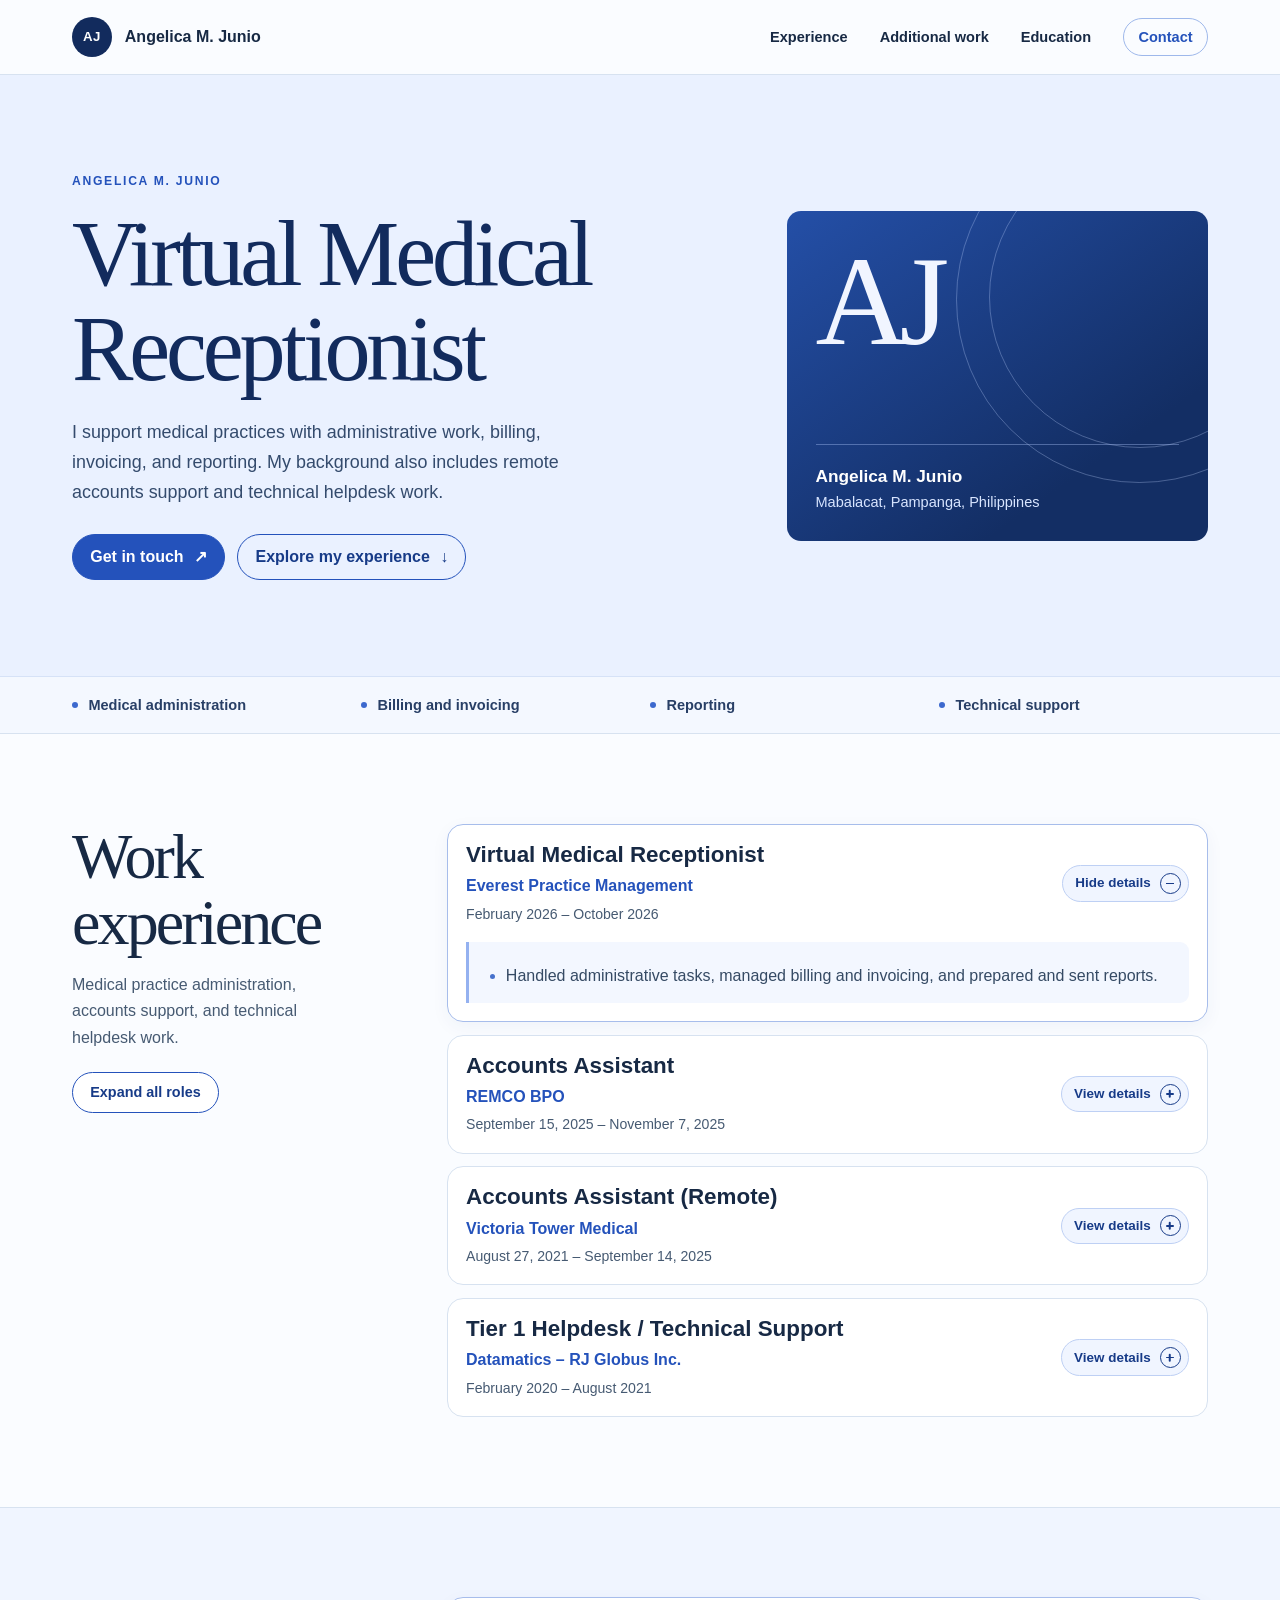
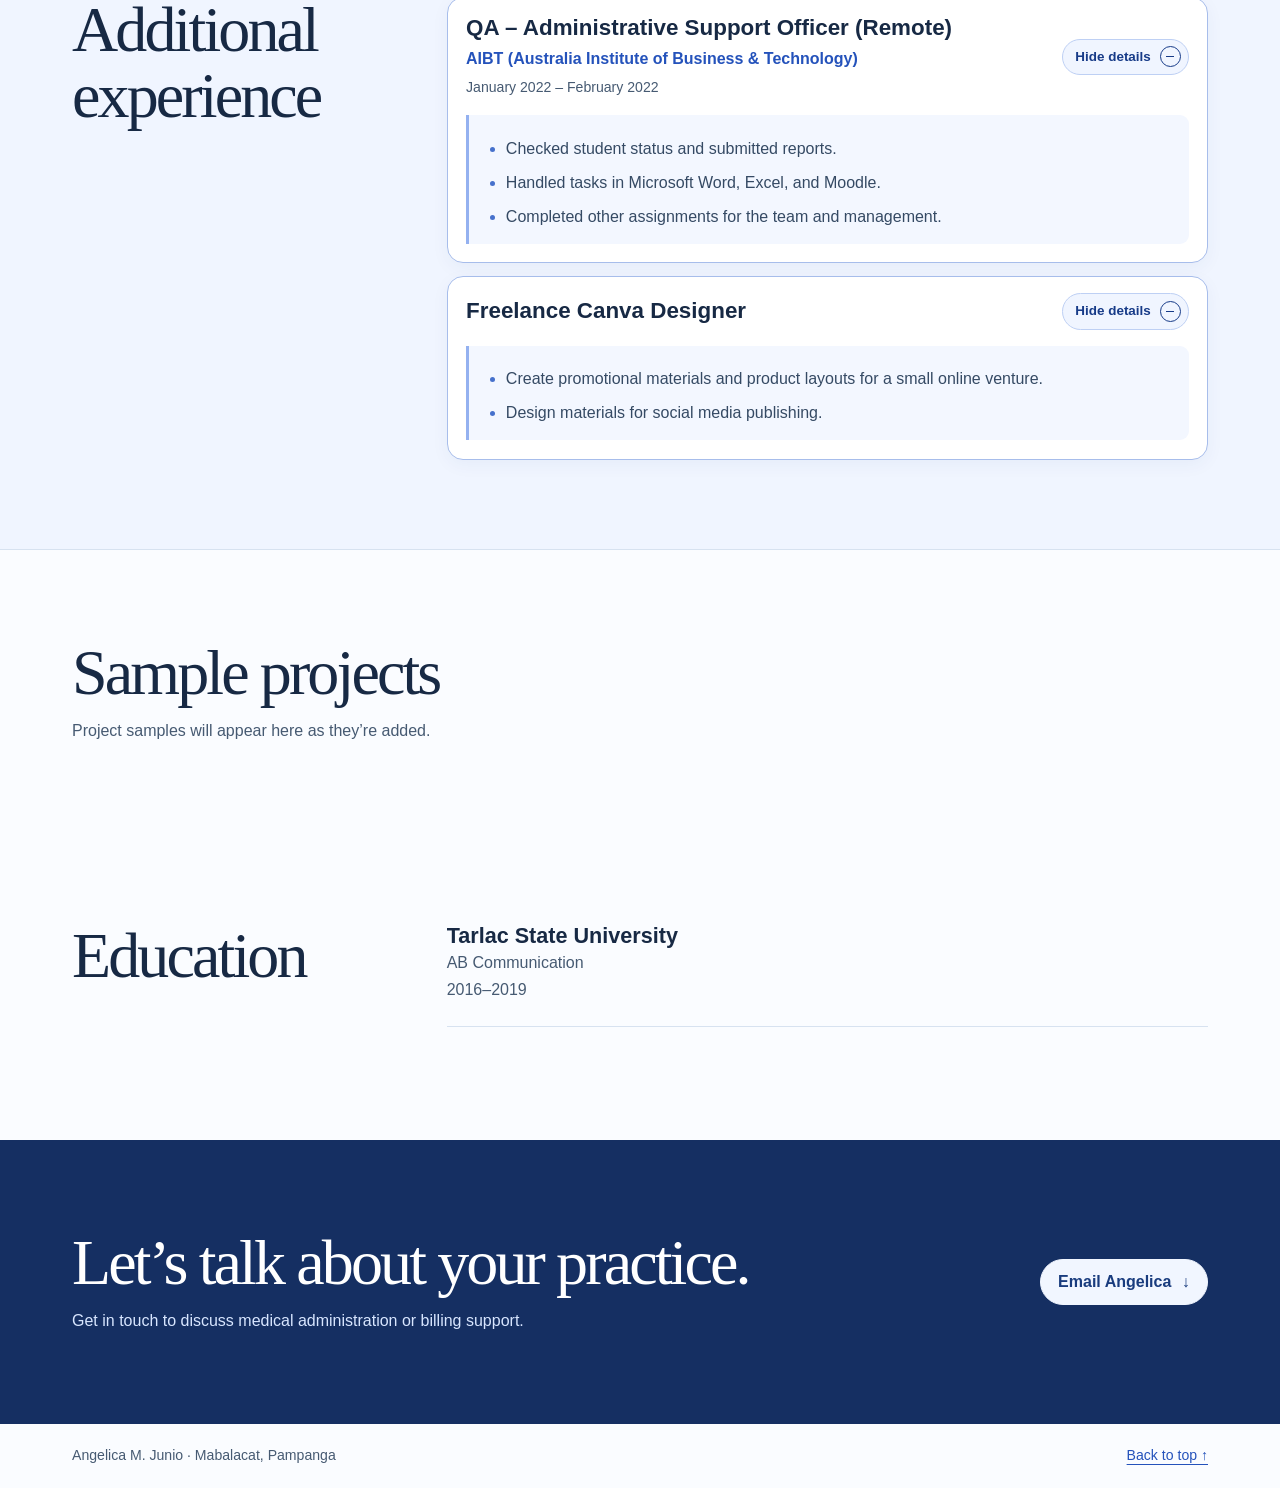
==== index.html @ c9c64b8e "Support multiple photos per project with tiled previews and enlargement" ====
<!doctype html>
<html lang="en">
<head>
<meta charset="utf-8">
<meta name="viewport" content="width=device-width, initial-scale=1">
<meta name="description" content="Angelica M. Junio’s portfolio in medical administration, billing, and technical support.">

<title>Angelica M. Junio | Virtual Medical Receptionist</title>
<style>
:root{color-scheme:light;--ink:#172944;--muted:#465a72;--blue:#2452bb;--navy:#122b5d;--pale:#edf3ff;--line:#d7e2f0;--paper:#fff;--wide:1136px;--sans:"Instrument Sans","Segoe UI",sans-serif;--serif:"Instrument Serif",Georgia,serif}
*{box-sizing:border-box}html{scroll-behavior:smooth;scroll-padding-top:6rem}body{margin:0;background:#fafcff;color:var(--ink);font:1rem/1.65 var(--sans)}a{color:var(--blue);text-underline-offset:.25em}button,summary,a{-webkit-tap-highlight-color:transparent}a:focus-visible,button:focus-visible,summary:focus-visible{outline:3px solid #3a6deb;outline-offset:5px}h1,h2,h3,p{margin:0}h1,h2{font-family:var(--serif);font-weight:400;line-height:1.03;letter-spacing:-.045em}h2{font-size:clamp(2.5rem,5vw,4.2rem)}h3{line-height:1.25;font-size:1.18rem}.wrap{width:min(var(--wide),calc(100% - 4rem));margin-inline:auto}.skip{position:fixed;z-index:5;left:1rem;top:-5rem;background:white;padding:.5rem 1rem}.skip:focus{top:.5rem}
.header{position:sticky;top:0;z-index:3;background:#fafcff;border-bottom:1px solid var(--line)}.header-inner{display:flex;justify-content:space-between;align-items:center;gap:1.5rem;min-height:74px}.brand{display:flex;gap:.8rem;align-items:center;text-decoration:none;color:var(--ink);font-weight:700;white-space:nowrap}.initials{display:grid;place-items:center;width:40px;height:40px;border-radius:50%;font-size:.83rem;background:var(--navy);color:white;letter-spacing:.035em}.nav{display:flex;align-items:center;gap:clamp(.7rem,2.5vw,2rem);font-size:.91rem}.nav a{text-decoration:none;font-weight:600;color:var(--ink)}.nav a:hover{color:var(--blue)}.nav .nav-contact{color:var(--blue);border:1px solid #9eb8eb;border-radius:99px;padding:.4rem .9rem}.nav-toggle{display:none}
.hero{background:#eaf1ff;border-bottom:1px solid #d6e2f7;overflow:hidden}.hero-grid{display:grid;grid-template-columns:1.3fr .85fr;gap:4.4rem;align-items:center;padding-block:clamp(3.5rem,7.5vw,6.5rem)}.eyebrow{font-size:.76rem;font-weight:750;letter-spacing:.14em;text-transform:uppercase;color:var(--blue);margin-bottom:1rem}.hero h1{font-size:clamp(3.4rem,7.2vw,6.5rem);color:var(--navy);max-width:760px}.hero-copy{color:#344b6d;max-width:55ch;margin-top:1.35rem;font-size:1.12rem}.actions{display:flex;gap:.75rem;flex-wrap:wrap;margin-top:1.7rem}.button{display:inline-flex;align-items:center;justify-content:center;gap:.65rem;min-height:46px;border:1px solid var(--blue);border-radius:99px;padding:.5rem 1.08rem;font:inherit;font-weight:650;text-decoration:none;cursor:pointer}.button.primary{background:var(--blue);color:white}.button.primary:hover{background:#193d94}.button.secondary{background:transparent;color:#173b88}.button.secondary:hover{background:#dce8ff}
.hero-card{position:relative;overflow:hidden;isolation:isolate;display:flex;flex-direction:column;justify-content:space-between;min-height:330px;border-radius:14px;padding:1.65rem 1.8rem;background:linear-gradient(145deg,#244fa7,#132e64 75%);color:#fff}.hero-card::before,.hero-card::after{content:"";position:absolute;z-index:-1;border:1px solid #c3d6ff50;border-radius:50%;width:365px;height:365px;top:-95px;right:-115px}.hero-card::after{width:300px;height:300px;top:-65px;right:-83px}.monogram{font:400 clamp(5rem,10vw,8.6rem)/1 var(--serif);letter-spacing:-.065em;color:#f1f5ff}.hero-card-caption{border-top:1px solid #b3caff60;padding-top:1.05rem}.hero-card-caption strong{display:block;font-size:1.08rem}.hero-card-caption p{font-size:.91rem;color:#d8e5ff}
.strip{border-bottom:1px solid var(--line);background:#f4f8ff}.skills{display:grid;grid-template-columns:repeat(4,1fr);gap:1.25rem;list-style:none;margin-block:0;padding:1rem 0;font-size:.91rem;font-weight:650;color:#283f66}.skills li{display:flex;align-items:center;gap:.65rem}.skills li::before{content:"";width:6px;height:6px;flex:none;background:#3c69ce;border-radius:50%}
.section{padding-block:clamp(3.4rem,7vw,6rem)}.section-grid{display:grid;grid-template-columns:minmax(205px,.67fr) minmax(0,1.75fr);gap:clamp(2rem,6.5vw,6rem)}.section-intro p{color:var(--muted);max-width:32ch;margin-top:1rem}.experience-list{border-top:1px solid var(--line)}details{border-bottom:1px solid var(--line)}summary{cursor:pointer;list-style:none}summary::-webkit-details-marker{display:none}.role summary,.reference summary{display:grid;grid-template-columns:minmax(0,1fr) auto;gap:1rem;align-items:center;padding:1.25rem 0}.role summary:hover .role-title,.reference summary:hover .role-title{color:var(--blue)}.role-title{display:block;font-weight:720;font-size:clamp(1.13rem,2vw,1.4rem);line-height:1.24}.org{display:block;color:var(--blue);font-weight:650;margin-top:.27rem}.period{display:block;color:var(--muted);font-size:.88rem;margin-top:.2rem}.toggle{width:34px;height:34px;display:grid;place-items:center;border:1px solid #c9d9f3;border-radius:50%;color:var(--blue);font-size:1.2rem;line-height:1}.toggle::before{content:"+"}details[open] > summary .toggle::before{content:"−"}details[open] > summary .toggle{background:#e6efff}.role-body{padding:0 1.9rem 1.35rem 0;color:#354a64}.role-body ul{margin:.45rem 0 0;padding-left:1.3rem}.role-body li+li{margin-top:.48rem}.role-body li::marker{color:#4671cc}.role-body h3{font-size:1rem;margin-top:1.2rem;color:#233d66}.location{font-size:.93rem;color:var(--muted);margin-bottom:.6rem}
.background{background:#f0f5ff;border-block:1px solid var(--line)}.education{border-bottom:1px solid var(--line);padding-bottom:1.4rem;margin-bottom:1.5rem}.education h3{font-size:1.35rem}.education p{color:var(--muted)}.reference{border-bottom:1px solid var(--line)}.reference dl{display:grid;grid-template-columns:auto 1fr;gap:.45rem 1.1rem;margin:0 0 1.4rem}.reference dt{font-weight:650}.reference dd{margin:0;color:var(--muted)}.references{display:grid;gap:.9rem;margin:0 0 1.4rem;padding:0;list-style:none}.references span{display:block;color:var(--muted)}
.contact{background:#152f62;color:white}.contact-inner{display:grid;grid-template-columns:1fr auto;gap:2rem;align-items:center}.contact p{color:#d8e6ff;margin-top:.75rem}.contact .button{background:#f1f6ff;border-color:#f1f6ff;color:#193c7e}.contact .button:hover{background:#d8e6ff}.contact .contact-phone{color:#e2ecff;display:inline-block;margin-top:.55rem}.contact-options{display:grid;justify-items:start;gap:.3rem}.footer{padding-block:1.3rem}.footer .wrap{display:flex;justify-content:space-between;gap:1rem;color:var(--muted);font-size:.88rem}
@media(max-width:860px){.hero-grid{gap:2rem}.hero-card{min-height:285px}.section-grid{gap:2rem;grid-template-columns:minmax(175px,.65fr) minmax(0,1.55fr)}} 
@media(max-width:680px){.wrap{width:calc(100% - 2rem)}.header-inner{flex-wrap:wrap;min-height:62px;gap:0}.brand{min-height:62px}.initials{width:34px;height:34px}.nav{width:100%;gap:.5rem 1.1rem;flex-wrap:wrap;padding:0 0 .8rem}.nav a{padding-block:.25rem}.nav .nav-contact{padding:.2rem .65rem}.js .nav-toggle{display:block;border:1px solid #9eb8eb;background:white;border-radius:99px;color:var(--navy);padding:.32rem .85rem;font:inherit;font-weight:650}.js .nav[data-open="false"]{display:none}.hero-grid,.section-grid,.contact-inner{grid-template-columns:1fr}.hero-grid{gap:2rem}.hero h1{font-size:clamp(3.1rem,13vw,4.5rem)}.hero-card{min-height:225px}.skills{grid-template-columns:repeat(2,1fr);gap:.55rem 1rem;font-size:.85rem}.section-intro p{max-width:50ch}.role-body{padding-right:0}.contact-inner{gap:1.35rem}}
/* Keep feedback brief and use the same timing across controls. */
:root {
  --motion-fast: 160ms;
  --motion-panel: 260ms;
  --motion-ease: cubic-bezier(.2,.7,.3,1);
}
.nav a, .nav-toggle, .button, .role-title, .toggle {
  transition: color var(--motion-fast), background-color var(--motion-fast),
    border-color var(--motion-fast), transform var(--motion-fast) var(--motion-ease),
    box-shadow var(--motion-fast);
}
.nav a:not(.nav-contact) {
  text-decoration: underline;
  text-decoration-color: transparent;
  text-underline-offset: .38em;
  transition: color var(--motion-fast), text-decoration-color var(--motion-fast);
}
.nav a:not(.nav-contact):is(:hover,[aria-current="location"]) {
  color: var(--blue);
  text-decoration-color: currentColor;
}
.nav .nav-contact:is(:hover,[aria-current="location"]),
.nav-toggle[aria-expanded="true"] {
  background: #e6efff;
  border-color: #789be3;
}
@media (hover:hover) {
  .button:hover {
    transform: translateY(-2px);
    box-shadow: 0 5px 12px #16397522;
  }
}
.button:active { transform: translateY(0); }
.button span { transition: transform var(--motion-fast) var(--motion-ease); }
.button:hover span { transform: translate(.13rem,-.08rem); }
.button.secondary:hover span { transform: translateY(.18rem); }
summary:hover .toggle { border-color: #94afe1; }
.toggle { position: relative; }
.toggle::before, details[open] > summary .toggle::before, .toggle::after {
  content: "";
  position: absolute;
  inset: 0;
  margin: auto;
  width: 12px;
  height: 1.5px;
  border-radius: 1px;
  background: currentColor;
}
.toggle::after {
  transform: rotate(90deg);
  transition: transform var(--motion-panel) var(--motion-ease);
}
details[open] > summary .toggle::after { transform: rotate(0deg); }

@supports (interpolate-size: allow-keywords) and selector(details::details-content) {
  details { interpolate-size: allow-keywords; }
  details::details-content {
    height: 0;
    overflow: clip;
    opacity: 0;
    transition: height var(--motion-panel) var(--motion-ease),
      opacity var(--motion-fast), content-visibility var(--motion-panel) allow-discrete;
  }
  details[open]::details-content { height: auto; opacity: 1; }
}
@supports not ((interpolate-size: allow-keywords) and selector(details::details-content)) {
  details[open] > :not(summary) { animation: show-details var(--motion-panel) var(--motion-ease); }
  @keyframes show-details {
    from { opacity: 0; transform: translateY(-.3rem); }
    to { opacity: 1; transform: translateY(0); }
  }
}

@media (max-width:680px) {
  .js .nav {
    position: absolute;
    top: 100%;
    left: 0;
    padding: .6rem 1rem .9rem;
    background: #fafcff;
    border-bottom: 1px solid var(--line);
    box-shadow: 0 8px 16px #16397514;
    opacity: 1;
    transform: translateY(0);
    transition: opacity var(--motion-fast), transform var(--motion-panel) var(--motion-ease),
      visibility var(--motion-panel);
  }
  .js .nav[data-open="false"] {
    display: flex;
    opacity: 0;
    visibility: hidden;
    pointer-events: none;
    transform: translateY(-.45rem);
  }
}
@media (prefers-reduced-motion:reduce) {
  html { scroll-behavior: auto; }
  *, *::before, *::after, details::details-content {
    transition: none !important;
    animation: none !important;
  }
}
/* Make the action on every experience and background row explicit. */
.experience-list {
  display: grid;
  align-content: start;
  gap: .8rem;
  border-top: 0;
}
.role, .reference {
  background: var(--paper);
  border: 1px solid var(--line);
  border-radius: 16px;
  transition: border-color var(--motion-fast), box-shadow var(--motion-fast);
}
.role:hover, .reference:hover, details[open] {
  border-color: #a7bdeb;
}
.role[open], .reference[open] {
  box-shadow: 0 5px 18px #1639750c;
}
.role summary, .reference summary {
  padding: 1rem 1.15rem;
  border-radius: 15px;
}
summary:focus-visible { outline-offset: -4px; }
.detail-action {
  display: inline-flex;
  align-items: center;
  gap: .55rem;
  justify-self: start;
  padding: .38rem .44rem .38rem .76rem;
  border: 1px solid #bed0f4;
  border-radius: 99px;
  background: #f0f5ff;
  color: #173b88;
  font-size: .84rem;
  font-weight: 700;
  white-space: nowrap;
  transition: color var(--motion-fast), background-color var(--motion-fast),
    border-color var(--motion-fast), transform var(--motion-fast) var(--motion-ease);
}
summary:is(:hover,:focus-visible) .detail-action {
  background: var(--blue);
  border-color: var(--blue);
  color: #fff;
}
summary:active .detail-action { transform: scale(.97); }
.detail-action .toggle {
  width: 21px;
  height: 21px;
  color: inherit;
  border-color: currentColor;
  background: transparent;
}
details[open] > summary .detail-action .toggle { background: transparent; }
.detail-action .toggle::before,
details[open] > summary .detail-action .toggle::before,
.detail-action .toggle::after { width: 8px; }
.detail-action .when-open, details[open] .detail-action .when-closed { display: none; }
details[open] .detail-action .when-open { display: inline; }
.role-body, .reference dl, .reference .references {
  margin: 0 1.15rem 1.15rem;
  padding: .85rem 1rem;
  border-left: 3px solid #94b1f0;
  border-radius: 0 9px 9px 0;
  background: #f3f7ff;
}
.reference + .reference { margin-top: .8rem; }
.experience-actions {
  display: flex;
  justify-content: flex-start;
  margin-top: 1.3rem;
}
.experience-actions [hidden] { display: none; }
.experience-actions .button {
  min-height: 40px;
  font-size: .9rem;
  background: var(--paper);
}
.experience-actions .button:hover { background: #e6efff; }
@media(max-width:480px) {
  .role summary, .reference summary { grid-template-columns: 1fr; gap: .65rem; }
  .detail-action { min-height: 42px; }
  .role-body, .reference dl, .reference .references {
    margin-inline: .85rem;
    padding-inline: .75rem;
  }
  .reference dl { grid-template-columns: 1fr; gap: .15rem; }
  .reference dd + dt { margin-top: .5rem; }
}
.email-reveal { border: 0; }
.email-address { display: flex; flex-wrap: wrap; align-items: center; gap: .55rem; margin-top: .7rem; }
.email-address a { color: #fff; overflow-wrap: anywhere; }
.email-address .button { min-height: 36px; padding: .25rem .75rem; font-size: .85rem; }
.copy-status { color: #d8e6ff; font-size: .85rem; flex-basis: 100%; }
</style>
</head>
<body>
<a class="skip" href="#main">Skip to content</a>
<header class="header" id="top">
  <div class="wrap header-inner">
    <a class="brand" href="#main"><span class="initials" aria-hidden="true">AJ</span> Angelica M. Junio</a>
    <button class="nav-toggle" type="button" aria-controls="navigation" aria-expanded="false">Menu</button>
    <nav class="nav" id="navigation" aria-label="Main navigation" data-open="false">
      <a href="#experience">Experience</a><a href="#additional">Additional work</a><a href="#education">Education</a><a class="nav-contact" href="#contact">Contact</a>
    </nav>
  </div>
</header>
<main id="main">
  <section class="hero" aria-labelledby="hero-title">
    <div class="wrap hero-grid">
      <div>
        <p class="eyebrow">Angelica M. Junio</p>
        <h1 id="hero-title">Virtual Medical Receptionist</h1>
        <p class="hero-copy">I support medical practices with administrative work, billing, invoicing, and reporting. My background also includes remote accounts support and technical helpdesk work.</p>
        <div class="actions">
          <a class="button primary" href="#contact">Get in touch <span aria-hidden="true">↗</span></a>
          <a class="button secondary" href="#experience">Explore my experience <span aria-hidden="true">↓</span></a>
        </div>
      </div>
      <div class="hero-card">
        <div class="monogram" aria-hidden="true">AJ</div>
        <div class="hero-card-caption"><strong>Angelica M. Junio</strong><p>Mabalacat, Pampanga, Philippines</p></div>
      </div>
    </div>
  </section>
  <div class="strip">
    <ul class="wrap skills" aria-label="Areas of experience">
      <li>Medical administration</li><li>Billing and invoicing</li><li>Reporting</li><li>Technical support</li>
    </ul>
  </div>
  <section class="section wrap section-grid" id="experience" aria-labelledby="experience-title">
    <div class="section-intro">
      <h2 id="experience-title">Work experience</h2>
      <p>Medical practice administration, accounts support, and technical helpdesk work.</p>
      <div class="experience-actions">
        <button class="button secondary" type="button" data-expand-all aria-controls="work-roles" hidden>Expand all roles</button>
      </div>
    </div>
    <div class="experience-list" id="work-roles">
      <details class="role" open>
        <summary><span><span class="role-title">Virtual Medical Receptionist</span><span class="org">Everest Practice Management</span><span class="period">February 2026 – October 2026</span></span><span class="detail-action"><span class="when-closed">View details</span><span class="when-open">Hide details</span><span class="toggle" aria-hidden="true"></span></span></summary>
        <div class="role-body"><ul><li>Handled administrative tasks, managed billing and invoicing, and prepared and sent reports.</li></ul></div>
      </details>
      <details class="role">
        <summary><span><span class="role-title">Accounts Assistant</span><span class="org">REMCO BPO</span><span class="period">September 15, 2025 – November 7, 2025</span></span><span class="detail-action"><span class="when-closed">View details</span><span class="when-open">Hide details</span><span class="toggle" aria-hidden="true"></span></span></summary>
        <div class="role-body"><p class="location">2/F, W. Long Bldg., Sto. Cristo, Angeles City</p><ul><li>Intercompany transfer from Victoria Tower Medical.</li></ul></div>
      </details>
      <details class="role">
        <summary><span><span class="role-title">Accounts Assistant (Remote)</span><span class="org">Victoria Tower Medical</span><span class="period">August 27, 2021 – September 14, 2025</span></span><span class="detail-action"><span class="when-closed">View details</span><span class="when-open">Hide details</span><span class="toggle" aria-hidden="true"></span></span></summary>
        <div class="role-body">
          <p class="location">Suite 3, 36–38 Victoria Street, Burwood, New South Wales 2134</p>
          <ul>
            <li>Oversaw billing, tracked unpaid invoices, and ensured claims included the required details from GPs and allied health providers.</li>
            <li>Applied remittance payments received via Tyro and email, including patient-funded and workers’ compensation payments, and updated invoices in Best Practice Premier.</li>
            <li>Worked with GPs, allied health providers, practice managers, and insurers to resolve billing discrepancies, confirm claims, and ensure accurate invoicing.</li>
            <li>Answered billing questions from receptionists and the manager, and served as a point of contact for the team.</li>
            <li>Entered financial data accurately, protected confidentiality, and corrected billing and claims errors.</li>
            <li>Trained a junior billing assistant who transitioned into a full employee role.</li>
          </ul>
        </div>
      </details>
      <details class="role">
        <summary><span><span class="role-title">Tier 1 Helpdesk / Technical Support</span><span class="org">Datamatics – RJ Globus Inc.</span><span class="period">February 2020 – August 2021</span></span><span class="detail-action"><span class="when-closed">View details</span><span class="when-open">Hide details</span><span class="toggle" aria-hidden="true"></span></span></summary>
        <div class="role-body">
          <p class="location">Clark Center 07, Berthaphil Industrial Park, Jose Abad Santos Ave., Clark Freeport Zone</p>
          <h3>Tier 1 helpdesk for test center administrators</h3>
          <ul><li>Resolved issues related to certification and licensure exams.</li><li>Documented concerns and recurring issues for reference and analysis.</li><li>Assessed issues for escalation and supported administrative personnel under time-sensitive conditions.</li></ul>
          <h3>Technical support for individual exam takers</h3>
          <ul><li>Supported users of proprietary online exam software for courses and degree programs.</li><li>Guided users through downloading, installing, and configuring the software.</li><li>Explained software features and exam procedures, and provided patient support to users with varying levels of technical experience.</li></ul>
          <h3>Point of contact for technical support representatives</h3>
          <ul><li>Escalated unresolved or high-priority issues to the appropriate supervisors or departments.</li><li>Relayed updates, procedural changes, and client requests to the team.</li><li>Monitored queue performance and assisted with real-time management.</li><li>Supported agents with guidance and quick decisions when supervisors were unavailable.</li></ul>
        </div>
      </details>
    </div>
  </section>
  <section class="background" id="additional" aria-labelledby="additional-title">
    <div class="section wrap section-grid">
      <div><h2 id="additional-title">Additional experience</h2></div>
      <div class="experience-list">
        <details class="role" open>
          <summary><span><span class="role-title">QA – Administrative Support Officer (Remote)</span><span class="org">AIBT (Australia Institute of Business &amp; Technology)</span><span class="period">January 2022 – February 2022</span></span><span class="detail-action"><span class="when-closed">View details</span><span class="when-open">Hide details</span><span class="toggle" aria-hidden="true"></span></span></summary>
          <div class="role-body"><ul><li>Checked student status and submitted reports.</li><li>Handled tasks in Microsoft Word, Excel, and Moodle.</li><li>Completed other assignments for the team and management.</li></ul></div>
        </details>
        <details class="role" open>
          <summary><span><span class="role-title">Freelance Canva Designer</span></span><span class="detail-action"><span class="when-closed">View details</span><span class="when-open">Hide details</span><span class="toggle" aria-hidden="true"></span></span></summary>
          <div class="role-body"><ul><li>Create promotional materials and product layouts for a small online venture.</li><li>Design materials for social media publishing.</li></ul></div>
        </details>
      </div>
    </div>
  </section>
  <section class="section wrap section-grid" id="education" aria-labelledby="education-title">
    <div><h2 id="education-title">Education</h2></div>
    <div>
      <div class="education"><h3>Tarlac State University</h3><p>AB Communication</p><p>2016–2019</p></div>
    </div>
  </section>
  <section class="contact" id="contact" aria-labelledby="contact-title">
    <div class="section wrap contact-inner">
      <div><h2 id="contact-title">Let’s talk about your practice.</h2><p>Get in touch to discuss medical administration or billing support.</p></div>
      <div class="contact-options">
        <details class="email-reveal">
          <summary class="button">Email Angelica <span aria-hidden="true">↓</span></summary>
          <div class="email-address">
            <a href="mailto:majangelic@gmail.com">majangelic@gmail.com</a>
            <button class="button" type="button" data-copy-email>Copy email</button>
            <span class="copy-status" role="status"></span>
          </div>
        </details>

      </div>
    </div>
  </section>
</main>
<footer class="footer"><div class="wrap"><span>Angelica M. Junio · Mabalacat, Pampanga</span><a href="#main">Back to top ↑</a></div></footer>
<script>
document.documentElement.classList.add('js');
const menu = document.querySelector('.nav-toggle');
const nav = document.querySelector('.nav');
const navLinks = nav.querySelectorAll('a');

function updateCurrentSection() {
  for (const link of navLinks) {
    if (link.hash === window.location.hash) {
      link.setAttribute('aria-current', 'location');
    } else {
      link.removeAttribute('aria-current');
    }
  }
}
window.addEventListener('hashchange', updateCurrentSection);
updateCurrentSection();
function setMenu(open) {
  menu.setAttribute('aria-expanded', String(open));
  nav.dataset.open = String(open);
}
menu.addEventListener('click', () => setMenu(menu.getAttribute('aria-expanded') === 'false'));
nav.addEventListener('click', (event) => {
  if (event.target.closest('a') && menu.getAttribute('aria-expanded') === 'true') {
    const section = document.querySelector(event.target.closest('a').hash);
    section.setAttribute('tabindex', '-1');
    section.focus({preventScroll:true});
    setMenu(false);
  }
});
document.addEventListener('keydown', (event) => {
  if (event.key === 'Escape' && menu.getAttribute('aria-expanded') === 'true') {
    setMenu(false);
    menu.focus();
  }
});
const expandAll = document.querySelector('[data-expand-all]');
const workRoles = Array.from(document.querySelectorAll('#work-roles > details'));
const everyRoleIsOpen = () => workRoles.every((role) => role.open);

function updateExpandAll() {
  expandAll.textContent = everyRoleIsOpen() ? 'Collapse all roles' : 'Expand all roles';
}

expandAll.addEventListener('click', () => {
  const open = !everyRoleIsOpen();
  for (const role of workRoles) role.open = open;
  updateExpandAll();
});

for (const role of workRoles) role.addEventListener('toggle', updateExpandAll);
updateExpandAll();
expandAll.hidden = false;
const copyEmail = document.querySelector('[data-copy-email]');
copyEmail.addEventListener('click', async () => {
  const address = document.querySelector('.email-address a');
  const status = document.querySelector('.copy-status');
  try {
    await navigator.clipboard.writeText(address.textContent.trim());
    status.textContent = 'Email copied.';
  } catch {
    status.textContent = 'Select the email address to copy it.';
  }
});
</script>
<style>
#selected-work .project-grid { display:grid; grid-template-columns:minmax(0,1fr); gap:.8rem; margin-top:1.4rem; }
#selected-work .project-card { display:block; min-width:0; overflow:hidden; border:1px solid var(--line); border-radius:16px; background:#fff; box-shadow:0 4px 14px #1639750b; }
.project-summary { display:flex; align-items:center; justify-content:space-between; gap:1rem; padding:1rem 1.2rem; color:var(--navy); font-weight:700; overflow-wrap:anywhere; }
.project-summary:focus-visible { outline-offset:-5px; }
.project-summary:is(:hover,:focus-visible) { background:#f0f5ff; }
.project-summary .toggle { flex:none; }
#selected-work .project-panel { padding:0 1.2rem 1.2rem; display:grid; gap:.9rem; }
#selected-work .project-image { display:block; max-width:100%; width:auto; height:auto; max-height:32rem; margin-inline:auto; border-radius:10px; object-fit:contain; }
#selected-work .project-body { display:grid; gap:.65rem; padding:0; }
#selected-work .project-body p { color:var(--muted); white-space:pre-line; overflow-wrap:anywhere; }
#selected-work .project-body a { justify-self:start; font-weight:700; }
#selected-work .project-photos { display:grid; grid-template-columns:repeat(auto-fill,minmax(min(100%,135px),1fr)); gap:.6rem; }
#selected-work .photo-tile { display:block; min-width:0; padding:0; border:1px solid var(--line); border-radius:9px; background:#eef4ff; cursor:zoom-in; overflow:hidden; }
#selected-work .photo-tile img { display:block; width:100%; height:auto; aspect-ratio:4/3; object-fit:contain; }
#project-lightbox { width:min(94vw,880px); max-height:92vh; padding:1rem; border:0; border-radius:14px; color:var(--ink); }
#project-lightbox::backdrop { background:#101c36cc; }
#project-lightbox img { display:block; max-width:100%; max-height:75vh; margin:.75rem auto 0; object-fit:contain; }
@media(prefers-reduced-motion:no-preference) {
  .photo-tile img { transition:transform 180ms ease; }
  .photo-tile:is(:hover,:focus-visible) img { transform:scale(1.045); }
  #project-lightbox[open] { animation:section-in 200ms ease both; }
}
#selected-work .section-note { color:var(--muted); margin-top:.75rem; }
@media(prefers-reduced-motion:no-preference) {
  .project-summary { transition:background-color 160ms ease; }
  .enter-view { animation:section-in 430ms cubic-bezier(.2,.7,.3,1) both; }
  @keyframes section-in { from { opacity:.48; translate:0 9px; } to { opacity:1; translate:0 0; } }
}
</style>
<script>
(() => {
  let gallery = document.getElementById('selected-work');
  if (!gallery) {
    gallery = document.createElement('section');
    gallery.id = 'selected-work';
    gallery.className = 'section wrap';
    gallery.setAttribute('aria-labelledby','selected-work-title');
    gallery.innerHTML = '<h2 id="selected-work-title">Sample projects</h2><p class="section-note">Project samples will appear here as they’re added.</p>';
    document.getElementById('education').before(gallery);
  }
  gallery.querySelector('h2').textContent = 'Sample projects';
  const galleryLink = document.querySelector('.nav a[href="#selected-work"]');
  if (galleryLink) galleryLink.textContent = 'Sample projects';
  for (const card of gallery.querySelectorAll('article.project-card')) {
    const heading = card.querySelector('h3');
    if (!heading) continue;
    const disclosure = document.createElement('details');
    disclosure.className = 'project-card';
    disclosure.name = 'sample-projects';
    const summary = document.createElement('summary');
    summary.className = 'project-summary';
    const title = document.createElement('span');
    title.textContent = heading.textContent;
    const icon = document.createElement('span');
    icon.className = 'toggle';
    icon.setAttribute('aria-hidden','true');
    summary.append(title, icon);
    const panel = document.createElement('div');
    panel.className = 'project-panel';
    heading.remove();
    panel.append(...card.children);
    const photos = [...panel.querySelectorAll('img.project-image')];
    if (photos.length) {
      const tiles = panel.querySelector('.project-photos') || document.createElement('div');
      tiles.className = 'project-photos';
      panel.prepend(tiles);
      for (const image of photos) {
        const tile = document.createElement('button');
        tile.type = 'button';
        tile.className = 'photo-tile';
        tile.setAttribute('aria-label', 'Enlarge ' + image.alt);
        tile.addEventListener('click', () => showPhoto(image));
        tile.append(image);
        tiles.append(tile);
      }
    }
    disclosure.append(summary, panel);
    card.replaceWith(disclosure);
  }
  function showPhoto(image) {
    let dialog = document.getElementById('project-lightbox');
    if (!dialog) {
      dialog = document.createElement('dialog');
      dialog.id = 'project-lightbox';
      dialog.setAttribute('aria-label', 'Enlarged project image');
      dialog.innerHTML = '<form method="dialog"><button class="button secondary">Close image</button></form><img alt="">';
      dialog.addEventListener('click', (event) => {
        if (event.target === dialog) dialog.close();
      });
      document.body.append(dialog);
    }
    const full = dialog.querySelector('img');
    full.src = image.src;
    full.alt = image.alt;
    dialog.showModal();
  }
  if (!('IntersectionObserver' in window) || !matchMedia('(prefers-reduced-motion: no-preference)').matches) return;
  const observer = new IntersectionObserver((entries) => {
    for (const entry of entries) {
      if (!entry.isIntersecting) continue;
      observer.unobserve(entry.target);
      if (!entry.target.contains(document.activeElement)) entry.target.classList.add('enter-view');
    }
  }, {rootMargin:'0px 0px -36px 0px'});
  for (const section of document.querySelectorAll('main > section:not(.hero)')) {
    if (section.getBoundingClientRect().top >= window.innerHeight) observer.observe(section);
  }
})();
</script>
</body>
</html>
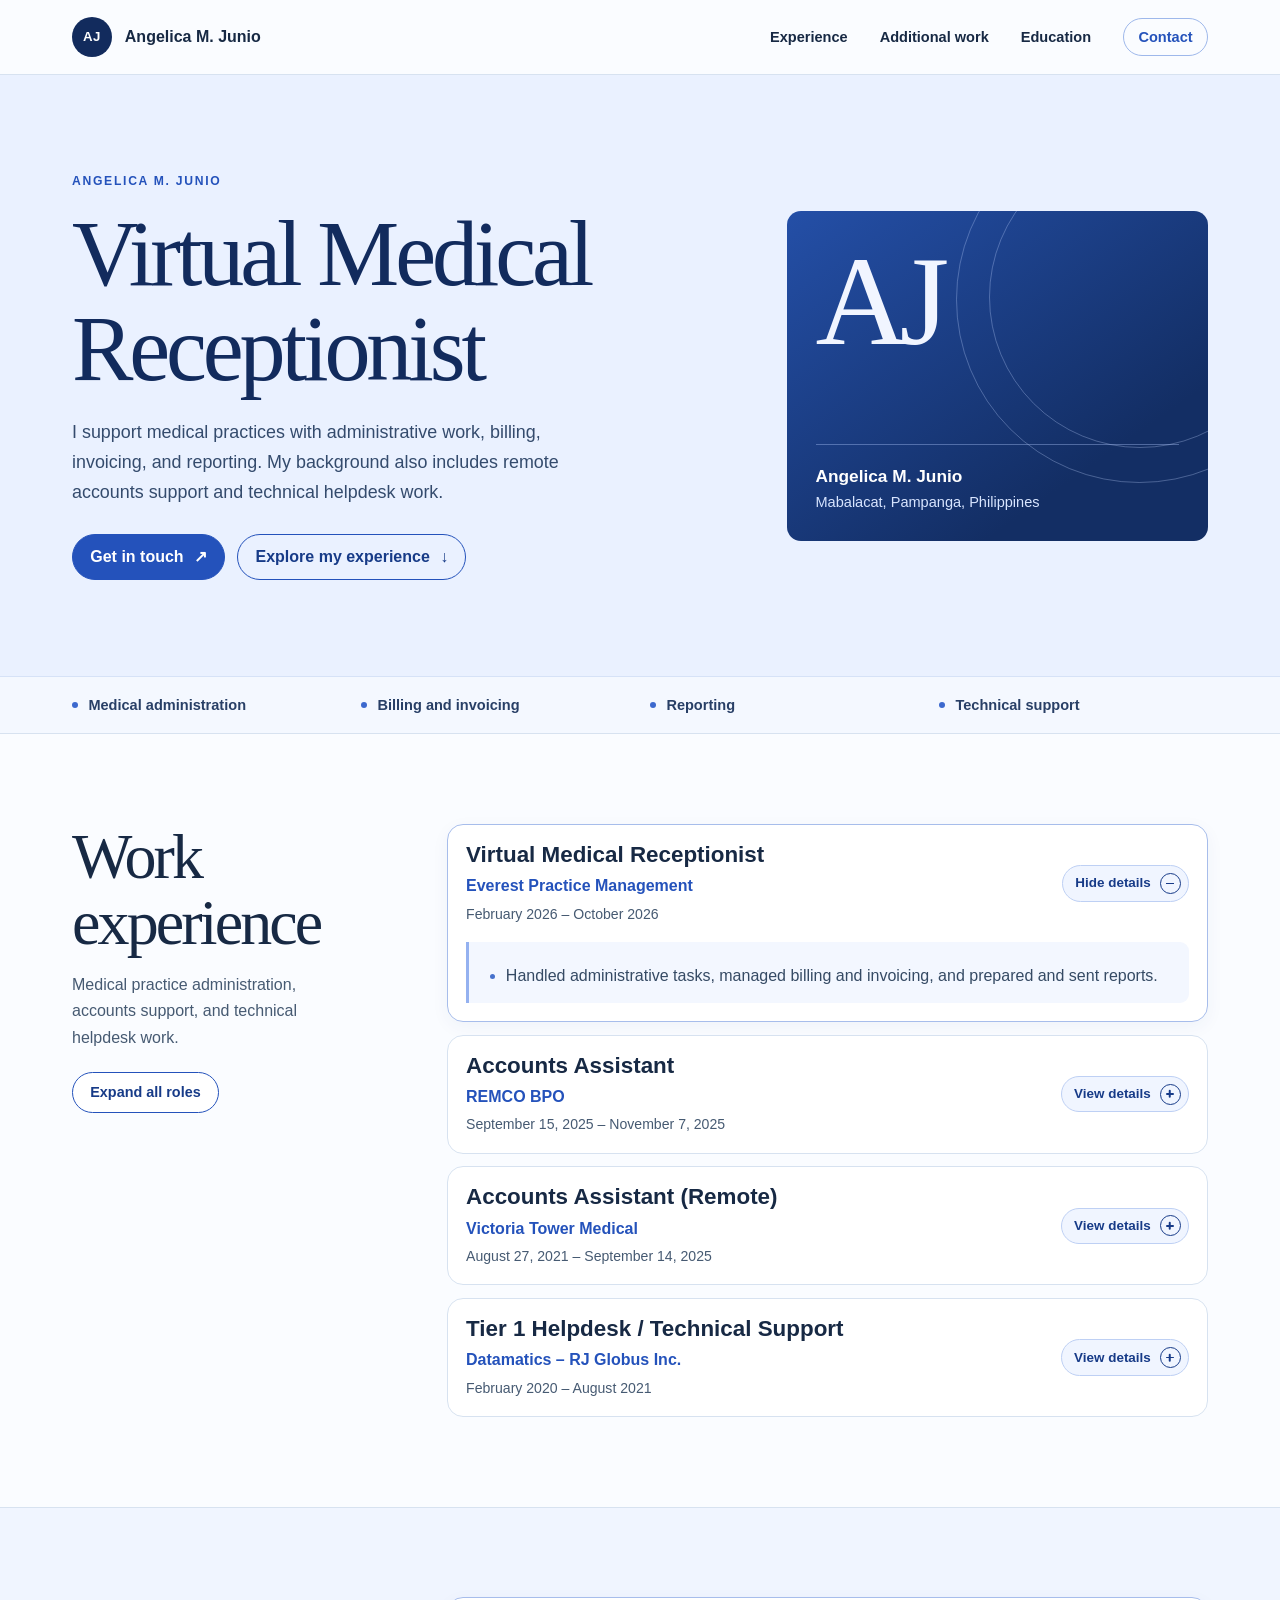
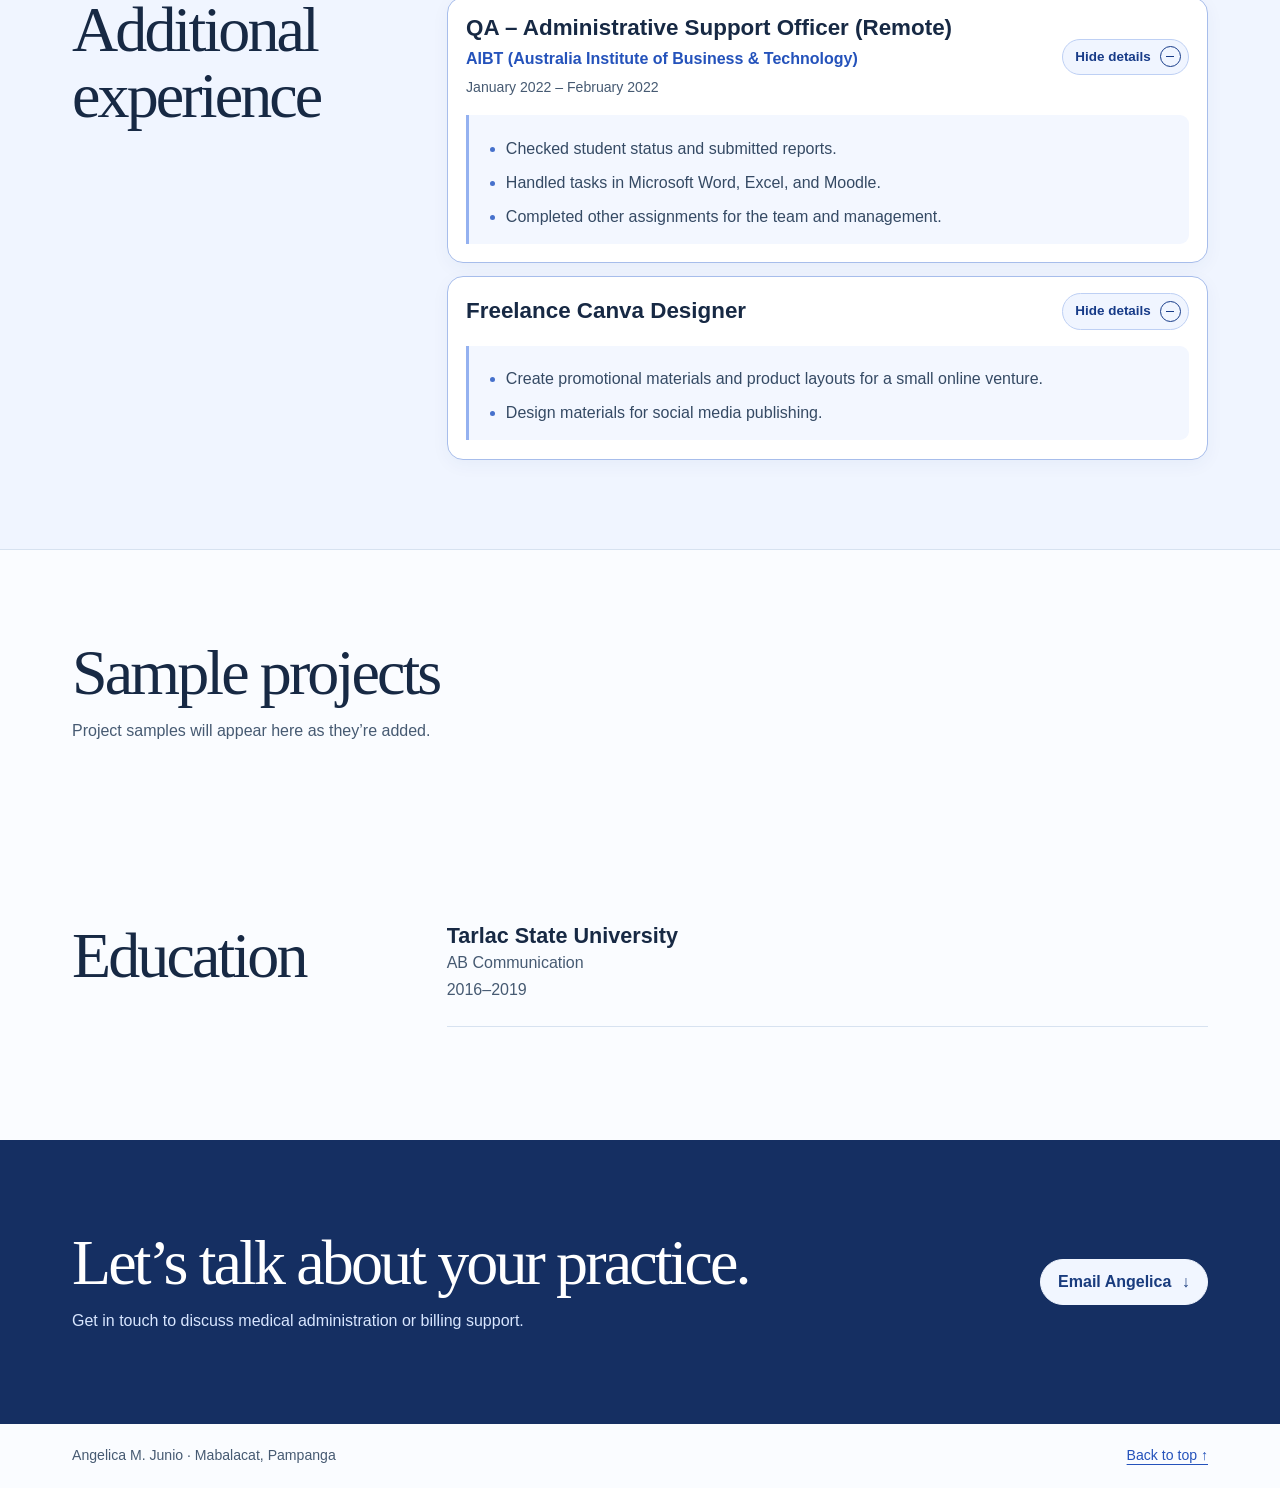
==== commit 57ef55d3: "Enlarge profile photos and replay fades on scroll" ====
--- a/index.html
+++ b/index.html
@@ -1,517 +1,526 @@
-<!doctype html>
-<html lang="en">
-<head>
-<meta charset="utf-8">
-<meta name="viewport" content="width=device-width, initial-scale=1">
-<meta name="description" content="Angelica M. Junio’s portfolio in medical administration, billing, and technical support.">
-
-<title>Angelica M. Junio | Virtual Medical Receptionist</title>
-<style>
-:root{color-scheme:light;--ink:#172944;--muted:#465a72;--blue:#2452bb;--navy:#122b5d;--pale:#edf3ff;--line:#d7e2f0;--paper:#fff;--wide:1136px;--sans:"Instrument Sans","Segoe UI",sans-serif;--serif:"Instrument Serif",Georgia,serif}
-*{box-sizing:border-box}html{scroll-behavior:smooth;scroll-padding-top:6rem}body{margin:0;background:#fafcff;color:var(--ink);font:1rem/1.65 var(--sans)}a{color:var(--blue);text-underline-offset:.25em}button,summary,a{-webkit-tap-highlight-color:transparent}a:focus-visible,button:focus-visible,summary:focus-visible{outline:3px solid #3a6deb;outline-offset:5px}h1,h2,h3,p{margin:0}h1,h2{font-family:var(--serif);font-weight:400;line-height:1.03;letter-spacing:-.045em}h2{font-size:clamp(2.5rem,5vw,4.2rem)}h3{line-height:1.25;font-size:1.18rem}.wrap{width:min(var(--wide),calc(100% - 4rem));margin-inline:auto}.skip{position:fixed;z-index:5;left:1rem;top:-5rem;background:white;padding:.5rem 1rem}.skip:focus{top:.5rem}
-.header{position:sticky;top:0;z-index:3;background:#fafcff;border-bottom:1px solid var(--line)}.header-inner{display:flex;justify-content:space-between;align-items:center;gap:1.5rem;min-height:74px}.brand{display:flex;gap:.8rem;align-items:center;text-decoration:none;color:var(--ink);font-weight:700;white-space:nowrap}.initials{display:grid;place-items:center;width:40px;height:40px;border-radius:50%;font-size:.83rem;background:var(--navy);color:white;letter-spacing:.035em}.nav{display:flex;align-items:center;gap:clamp(.7rem,2.5vw,2rem);font-size:.91rem}.nav a{text-decoration:none;font-weight:600;color:var(--ink)}.nav a:hover{color:var(--blue)}.nav .nav-contact{color:var(--blue);border:1px solid #9eb8eb;border-radius:99px;padding:.4rem .9rem}.nav-toggle{display:none}
-.hero{background:#eaf1ff;border-bottom:1px solid #d6e2f7;overflow:hidden}.hero-grid{display:grid;grid-template-columns:1.3fr .85fr;gap:4.4rem;align-items:center;padding-block:clamp(3.5rem,7.5vw,6.5rem)}.eyebrow{font-size:.76rem;font-weight:750;letter-spacing:.14em;text-transform:uppercase;color:var(--blue);margin-bottom:1rem}.hero h1{font-size:clamp(3.4rem,7.2vw,6.5rem);color:var(--navy);max-width:760px}.hero-copy{color:#344b6d;max-width:55ch;margin-top:1.35rem;font-size:1.12rem}.actions{display:flex;gap:.75rem;flex-wrap:wrap;margin-top:1.7rem}.button{display:inline-flex;align-items:center;justify-content:center;gap:.65rem;min-height:46px;border:1px solid var(--blue);border-radius:99px;padding:.5rem 1.08rem;font:inherit;font-weight:650;text-decoration:none;cursor:pointer}.button.primary{background:var(--blue);color:white}.button.primary:hover{background:#193d94}.button.secondary{background:transparent;color:#173b88}.button.secondary:hover{background:#dce8ff}
-.hero-card{position:relative;overflow:hidden;isolation:isolate;display:flex;flex-direction:column;justify-content:space-between;min-height:330px;border-radius:14px;padding:1.65rem 1.8rem;background:linear-gradient(145deg,#244fa7,#132e64 75%);color:#fff}.hero-card::before,.hero-card::after{content:"";position:absolute;z-index:-1;border:1px solid #c3d6ff50;border-radius:50%;width:365px;height:365px;top:-95px;right:-115px}.hero-card::after{width:300px;height:300px;top:-65px;right:-83px}.monogram{font:400 clamp(5rem,10vw,8.6rem)/1 var(--serif);letter-spacing:-.065em;color:#f1f5ff}.hero-card-caption{border-top:1px solid #b3caff60;padding-top:1.05rem}.hero-card-caption strong{display:block;font-size:1.08rem}.hero-card-caption p{font-size:.91rem;color:#d8e5ff}
-.strip{border-bottom:1px solid var(--line);background:#f4f8ff}.skills{display:grid;grid-template-columns:repeat(4,1fr);gap:1.25rem;list-style:none;margin-block:0;padding:1rem 0;font-size:.91rem;font-weight:650;color:#283f66}.skills li{display:flex;align-items:center;gap:.65rem}.skills li::before{content:"";width:6px;height:6px;flex:none;background:#3c69ce;border-radius:50%}
-.section{padding-block:clamp(3.4rem,7vw,6rem)}.section-grid{display:grid;grid-template-columns:minmax(205px,.67fr) minmax(0,1.75fr);gap:clamp(2rem,6.5vw,6rem)}.section-intro p{color:var(--muted);max-width:32ch;margin-top:1rem}.experience-list{border-top:1px solid var(--line)}details{border-bottom:1px solid var(--line)}summary{cursor:pointer;list-style:none}summary::-webkit-details-marker{display:none}.role summary,.reference summary{display:grid;grid-template-columns:minmax(0,1fr) auto;gap:1rem;align-items:center;padding:1.25rem 0}.role summary:hover .role-title,.reference summary:hover .role-title{color:var(--blue)}.role-title{display:block;font-weight:720;font-size:clamp(1.13rem,2vw,1.4rem);line-height:1.24}.org{display:block;color:var(--blue);font-weight:650;margin-top:.27rem}.period{display:block;color:var(--muted);font-size:.88rem;margin-top:.2rem}.toggle{width:34px;height:34px;display:grid;place-items:center;border:1px solid #c9d9f3;border-radius:50%;color:var(--blue);font-size:1.2rem;line-height:1}.toggle::before{content:"+"}details[open] > summary .toggle::before{content:"−"}details[open] > summary .toggle{background:#e6efff}.role-body{padding:0 1.9rem 1.35rem 0;color:#354a64}.role-body ul{margin:.45rem 0 0;padding-left:1.3rem}.role-body li+li{margin-top:.48rem}.role-body li::marker{color:#4671cc}.role-body h3{font-size:1rem;margin-top:1.2rem;color:#233d66}.location{font-size:.93rem;color:var(--muted);margin-bottom:.6rem}
-.background{background:#f0f5ff;border-block:1px solid var(--line)}.education{border-bottom:1px solid var(--line);padding-bottom:1.4rem;margin-bottom:1.5rem}.education h3{font-size:1.35rem}.education p{color:var(--muted)}.reference{border-bottom:1px solid var(--line)}.reference dl{display:grid;grid-template-columns:auto 1fr;gap:.45rem 1.1rem;margin:0 0 1.4rem}.reference dt{font-weight:650}.reference dd{margin:0;color:var(--muted)}.references{display:grid;gap:.9rem;margin:0 0 1.4rem;padding:0;list-style:none}.references span{display:block;color:var(--muted)}
-.contact{background:#152f62;color:white}.contact-inner{display:grid;grid-template-columns:1fr auto;gap:2rem;align-items:center}.contact p{color:#d8e6ff;margin-top:.75rem}.contact .button{background:#f1f6ff;border-color:#f1f6ff;color:#193c7e}.contact .button:hover{background:#d8e6ff}.contact .contact-phone{color:#e2ecff;display:inline-block;margin-top:.55rem}.contact-options{display:grid;justify-items:start;gap:.3rem}.footer{padding-block:1.3rem}.footer .wrap{display:flex;justify-content:space-between;gap:1rem;color:var(--muted);font-size:.88rem}
-@media(max-width:860px){.hero-grid{gap:2rem}.hero-card{min-height:285px}.section-grid{gap:2rem;grid-template-columns:minmax(175px,.65fr) minmax(0,1.55fr)}} 
-@media(max-width:680px){.wrap{width:calc(100% - 2rem)}.header-inner{flex-wrap:wrap;min-height:62px;gap:0}.brand{min-height:62px}.initials{width:34px;height:34px}.nav{width:100%;gap:.5rem 1.1rem;flex-wrap:wrap;padding:0 0 .8rem}.nav a{padding-block:.25rem}.nav .nav-contact{padding:.2rem .65rem}.js .nav-toggle{display:block;border:1px solid #9eb8eb;background:white;border-radius:99px;color:var(--navy);padding:.32rem .85rem;font:inherit;font-weight:650}.js .nav[data-open="false"]{display:none}.hero-grid,.section-grid,.contact-inner{grid-template-columns:1fr}.hero-grid{gap:2rem}.hero h1{font-size:clamp(3.1rem,13vw,4.5rem)}.hero-card{min-height:225px}.skills{grid-template-columns:repeat(2,1fr);gap:.55rem 1rem;font-size:.85rem}.section-intro p{max-width:50ch}.role-body{padding-right:0}.contact-inner{gap:1.35rem}}
-/* Keep feedback brief and use the same timing across controls. */
-:root {
-  --motion-fast: 160ms;
-  --motion-panel: 260ms;
-  --motion-ease: cubic-bezier(.2,.7,.3,1);
-}
-.nav a, .nav-toggle, .button, .role-title, .toggle {
-  transition: color var(--motion-fast), background-color var(--motion-fast),
-    border-color var(--motion-fast), transform var(--motion-fast) var(--motion-ease),
-    box-shadow var(--motion-fast);
-}
-.nav a:not(.nav-contact) {
-  text-decoration: underline;
-  text-decoration-color: transparent;
-  text-underline-offset: .38em;
-  transition: color var(--motion-fast), text-decoration-color var(--motion-fast);
-}
-.nav a:not(.nav-contact):is(:hover,[aria-current="location"]) {
-  color: var(--blue);
-  text-decoration-color: currentColor;
-}
-.nav .nav-contact:is(:hover,[aria-current="location"]),
-.nav-toggle[aria-expanded="true"] {
-  background: #e6efff;
-  border-color: #789be3;
-}
-@media (hover:hover) {
-  .button:hover {
-    transform: translateY(-2px);
-    box-shadow: 0 5px 12px #16397522;
-  }
-}
-.button:active { transform: translateY(0); }
-.button span { transition: transform var(--motion-fast) var(--motion-ease); }
-.button:hover span { transform: translate(.13rem,-.08rem); }
-.button.secondary:hover span { transform: translateY(.18rem); }
-summary:hover .toggle { border-color: #94afe1; }
-.toggle { position: relative; }
-.toggle::before, details[open] > summary .toggle::before, .toggle::after {
-  content: "";
-  position: absolute;
-  inset: 0;
-  margin: auto;
-  width: 12px;
-  height: 1.5px;
-  border-radius: 1px;
-  background: currentColor;
-}
-.toggle::after {
-  transform: rotate(90deg);
-  transition: transform var(--motion-panel) var(--motion-ease);
-}
-details[open] > summary .toggle::after { transform: rotate(0deg); }
-
-@supports (interpolate-size: allow-keywords) and selector(details::details-content) {
-  details { interpolate-size: allow-keywords; }
-  details::details-content {
-    height: 0;
-    overflow: clip;
-    opacity: 0;
-    transition: height var(--motion-panel) var(--motion-ease),
-      opacity var(--motion-fast), content-visibility var(--motion-panel) allow-discrete;
-  }
-  details[open]::details-content { height: auto; opacity: 1; }
-}
-@supports not ((interpolate-size: allow-keywords) and selector(details::details-content)) {
-  details[open] > :not(summary) { animation: show-details var(--motion-panel) var(--motion-ease); }
-  @keyframes show-details {
-    from { opacity: 0; transform: translateY(-.3rem); }
-    to { opacity: 1; transform: translateY(0); }
-  }
-}
-
-@media (max-width:680px) {
-  .js .nav {
-    position: absolute;
-    top: 100%;
-    left: 0;
-    padding: .6rem 1rem .9rem;
-    background: #fafcff;
-    border-bottom: 1px solid var(--line);
-    box-shadow: 0 8px 16px #16397514;
-    opacity: 1;
-    transform: translateY(0);
-    transition: opacity var(--motion-fast), transform var(--motion-panel) var(--motion-ease),
-      visibility var(--motion-panel);
-  }
-  .js .nav[data-open="false"] {
-    display: flex;
-    opacity: 0;
-    visibility: hidden;
-    pointer-events: none;
-    transform: translateY(-.45rem);
-  }
-}
-@media (prefers-reduced-motion:reduce) {
-  html { scroll-behavior: auto; }
-  *, *::before, *::after, details::details-content {
-    transition: none !important;
-    animation: none !important;
-  }
-}
-/* Make the action on every experience and background row explicit. */
-.experience-list {
-  display: grid;
-  align-content: start;
-  gap: .8rem;
-  border-top: 0;
-}
-.role, .reference {
-  background: var(--paper);
-  border: 1px solid var(--line);
-  border-radius: 16px;
-  transition: border-color var(--motion-fast), box-shadow var(--motion-fast);
-}
-.role:hover, .reference:hover, details[open] {
-  border-color: #a7bdeb;
-}
-.role[open], .reference[open] {
-  box-shadow: 0 5px 18px #1639750c;
-}
-.role summary, .reference summary {
-  padding: 1rem 1.15rem;
-  border-radius: 15px;
-}
-summary:focus-visible { outline-offset: -4px; }
-.detail-action {
-  display: inline-flex;
-  align-items: center;
-  gap: .55rem;
-  justify-self: start;
-  padding: .38rem .44rem .38rem .76rem;
-  border: 1px solid #bed0f4;
-  border-radius: 99px;
-  background: #f0f5ff;
-  color: #173b88;
-  font-size: .84rem;
-  font-weight: 700;
-  white-space: nowrap;
-  transition: color var(--motion-fast), background-color var(--motion-fast),
-    border-color var(--motion-fast), transform var(--motion-fast) var(--motion-ease);
-}
-summary:is(:hover,:focus-visible) .detail-action {
-  background: var(--blue);
-  border-color: var(--blue);
-  color: #fff;
-}
-summary:active .detail-action { transform: scale(.97); }
-.detail-action .toggle {
-  width: 21px;
-  height: 21px;
-  color: inherit;
-  border-color: currentColor;
-  background: transparent;
-}
-details[open] > summary .detail-action .toggle { background: transparent; }
-.detail-action .toggle::before,
-details[open] > summary .detail-action .toggle::before,
-.detail-action .toggle::after { width: 8px; }
-.detail-action .when-open, details[open] .detail-action .when-closed { display: none; }
-details[open] .detail-action .when-open { display: inline; }
-.role-body, .reference dl, .reference .references {
-  margin: 0 1.15rem 1.15rem;
-  padding: .85rem 1rem;
-  border-left: 3px solid #94b1f0;
-  border-radius: 0 9px 9px 0;
-  background: #f3f7ff;
-}
-.reference + .reference { margin-top: .8rem; }
-.experience-actions {
-  display: flex;
-  justify-content: flex-start;
-  margin-top: 1.3rem;
-}
-.experience-actions [hidden] { display: none; }
-.experience-actions .button {
-  min-height: 40px;
-  font-size: .9rem;
-  background: var(--paper);
-}
-.experience-actions .button:hover { background: #e6efff; }
-@media(max-width:480px) {
-  .role summary, .reference summary { grid-template-columns: 1fr; gap: .65rem; }
-  .detail-action { min-height: 42px; }
-  .role-body, .reference dl, .reference .references {
-    margin-inline: .85rem;
-    padding-inline: .75rem;
-  }
-  .reference dl { grid-template-columns: 1fr; gap: .15rem; }
-  .reference dd + dt { margin-top: .5rem; }
-}
-.email-reveal { border: 0; }
-.email-address { display: flex; flex-wrap: wrap; align-items: center; gap: .55rem; margin-top: .7rem; }
-.email-address a { color: #fff; overflow-wrap: anywhere; }
-.email-address .button { min-height: 36px; padding: .25rem .75rem; font-size: .85rem; }
-.copy-status { color: #d8e6ff; font-size: .85rem; flex-basis: 100%; }
-</style>
-</head>
-<body>
-<a class="skip" href="#main">Skip to content</a>
-<header class="header" id="top">
-  <div class="wrap header-inner">
-    <a class="brand" href="#main"><span class="initials" aria-hidden="true">AJ</span> Angelica M. Junio</a>
-    <button class="nav-toggle" type="button" aria-controls="navigation" aria-expanded="false">Menu</button>
-    <nav class="nav" id="navigation" aria-label="Main navigation" data-open="false">
-      <a href="#experience">Experience</a><a href="#additional">Additional work</a><a href="#education">Education</a><a class="nav-contact" href="#contact">Contact</a>
-    </nav>
-  </div>
-</header>
-<main id="main">
-  <section class="hero" aria-labelledby="hero-title">
-    <div class="wrap hero-grid">
-      <div>
-        <p class="eyebrow">Angelica M. Junio</p>
-        <h1 id="hero-title">Virtual Medical Receptionist</h1>
-        <p class="hero-copy">I support medical practices with administrative work, billing, invoicing, and reporting. My background also includes remote accounts support and technical helpdesk work.</p>
-        <div class="actions">
-          <a class="button primary" href="#contact">Get in touch <span aria-hidden="true">↗</span></a>
-          <a class="button secondary" href="#experience">Explore my experience <span aria-hidden="true">↓</span></a>
-        </div>
-      </div>
-      <div class="hero-card">
-        <div class="monogram" aria-hidden="true">AJ</div>
-        <div class="hero-card-caption"><strong>Angelica M. Junio</strong><p>Mabalacat, Pampanga, Philippines</p></div>
-      </div>
-    </div>
-  </section>
-  <div class="strip">
-    <ul class="wrap skills" aria-label="Areas of experience">
-      <li>Medical administration</li><li>Billing and invoicing</li><li>Reporting</li><li>Technical support</li>
-    </ul>
-  </div>
-  <section class="section wrap section-grid" id="experience" aria-labelledby="experience-title">
-    <div class="section-intro">
-      <h2 id="experience-title">Work experience</h2>
-      <p>Medical practice administration, accounts support, and technical helpdesk work.</p>
-      <div class="experience-actions">
-        <button class="button secondary" type="button" data-expand-all aria-controls="work-roles" hidden>Expand all roles</button>
-      </div>
-    </div>
-    <div class="experience-list" id="work-roles">
-      <details class="role" open>
-        <summary><span><span class="role-title">Virtual Medical Receptionist</span><span class="org">Everest Practice Management</span><span class="period">February 2026 – October 2026</span></span><span class="detail-action"><span class="when-closed">View details</span><span class="when-open">Hide details</span><span class="toggle" aria-hidden="true"></span></span></summary>
-        <div class="role-body"><ul><li>Handled administrative tasks, managed billing and invoicing, and prepared and sent reports.</li></ul></div>
-      </details>
-      <details class="role">
-        <summary><span><span class="role-title">Accounts Assistant</span><span class="org">REMCO BPO</span><span class="period">September 15, 2025 – November 7, 2025</span></span><span class="detail-action"><span class="when-closed">View details</span><span class="when-open">Hide details</span><span class="toggle" aria-hidden="true"></span></span></summary>
-        <div class="role-body"><p class="location">2/F, W. Long Bldg., Sto. Cristo, Angeles City</p><ul><li>Intercompany transfer from Victoria Tower Medical.</li></ul></div>
-      </details>
-      <details class="role">
-        <summary><span><span class="role-title">Accounts Assistant (Remote)</span><span class="org">Victoria Tower Medical</span><span class="period">August 27, 2021 – September 14, 2025</span></span><span class="detail-action"><span class="when-closed">View details</span><span class="when-open">Hide details</span><span class="toggle" aria-hidden="true"></span></span></summary>
-        <div class="role-body">
-          <p class="location">Suite 3, 36–38 Victoria Street, Burwood, New South Wales 2134</p>
-          <ul>
-            <li>Oversaw billing, tracked unpaid invoices, and ensured claims included the required details from GPs and allied health providers.</li>
-            <li>Applied remittance payments received via Tyro and email, including patient-funded and workers’ compensation payments, and updated invoices in Best Practice Premier.</li>
-            <li>Worked with GPs, allied health providers, practice managers, and insurers to resolve billing discrepancies, confirm claims, and ensure accurate invoicing.</li>
-            <li>Answered billing questions from receptionists and the manager, and served as a point of contact for the team.</li>
-            <li>Entered financial data accurately, protected confidentiality, and corrected billing and claims errors.</li>
-            <li>Trained a junior billing assistant who transitioned into a full employee role.</li>
-          </ul>
-        </div>
-      </details>
-      <details class="role">
-        <summary><span><span class="role-title">Tier 1 Helpdesk / Technical Support</span><span class="org">Datamatics – RJ Globus Inc.</span><span class="period">February 2020 – August 2021</span></span><span class="detail-action"><span class="when-closed">View details</span><span class="when-open">Hide details</span><span class="toggle" aria-hidden="true"></span></span></summary>
-        <div class="role-body">
-          <p class="location">Clark Center 07, Berthaphil Industrial Park, Jose Abad Santos Ave., Clark Freeport Zone</p>
-          <h3>Tier 1 helpdesk for test center administrators</h3>
-          <ul><li>Resolved issues related to certification and licensure exams.</li><li>Documented concerns and recurring issues for reference and analysis.</li><li>Assessed issues for escalation and supported administrative personnel under time-sensitive conditions.</li></ul>
-          <h3>Technical support for individual exam takers</h3>
-          <ul><li>Supported users of proprietary online exam software for courses and degree programs.</li><li>Guided users through downloading, installing, and configuring the software.</li><li>Explained software features and exam procedures, and provided patient support to users with varying levels of technical experience.</li></ul>
-          <h3>Point of contact for technical support representatives</h3>
-          <ul><li>Escalated unresolved or high-priority issues to the appropriate supervisors or departments.</li><li>Relayed updates, procedural changes, and client requests to the team.</li><li>Monitored queue performance and assisted with real-time management.</li><li>Supported agents with guidance and quick decisions when supervisors were unavailable.</li></ul>
-        </div>
-      </details>
-    </div>
-  </section>
-  <section class="background" id="additional" aria-labelledby="additional-title">
-    <div class="section wrap section-grid">
-      <div><h2 id="additional-title">Additional experience</h2></div>
-      <div class="experience-list">
-        <details class="role" open>
-          <summary><span><span class="role-title">QA – Administrative Support Officer (Remote)</span><span class="org">AIBT (Australia Institute of Business &amp; Technology)</span><span class="period">January 2022 – February 2022</span></span><span class="detail-action"><span class="when-closed">View details</span><span class="when-open">Hide details</span><span class="toggle" aria-hidden="true"></span></span></summary>
-          <div class="role-body"><ul><li>Checked student status and submitted reports.</li><li>Handled tasks in Microsoft Word, Excel, and Moodle.</li><li>Completed other assignments for the team and management.</li></ul></div>
-        </details>
-        <details class="role" open>
-          <summary><span><span class="role-title">Freelance Canva Designer</span></span><span class="detail-action"><span class="when-closed">View details</span><span class="when-open">Hide details</span><span class="toggle" aria-hidden="true"></span></span></summary>
-          <div class="role-body"><ul><li>Create promotional materials and product layouts for a small online venture.</li><li>Design materials for social media publishing.</li></ul></div>
-        </details>
-      </div>
-    </div>
-  </section>
-  <section class="section wrap section-grid" id="education" aria-labelledby="education-title">
-    <div><h2 id="education-title">Education</h2></div>
-    <div>
-      <div class="education"><h3>Tarlac State University</h3><p>AB Communication</p><p>2016–2019</p></div>
-    </div>
-  </section>
-  <section class="contact" id="contact" aria-labelledby="contact-title">
-    <div class="section wrap contact-inner">
-      <div><h2 id="contact-title">Let’s talk about your practice.</h2><p>Get in touch to discuss medical administration or billing support.</p></div>
-      <div class="contact-options">
-        <details class="email-reveal">
-          <summary class="button">Email Angelica <span aria-hidden="true">↓</span></summary>
-          <div class="email-address">
-            <a href="mailto:majangelic@gmail.com">majangelic@gmail.com</a>
-            <button class="button" type="button" data-copy-email>Copy email</button>
-            <span class="copy-status" role="status"></span>
-          </div>
-        </details>
-
-      </div>
-    </div>
-  </section>
-</main>
-<footer class="footer"><div class="wrap"><span>Angelica M. Junio · Mabalacat, Pampanga</span><a href="#main">Back to top ↑</a></div></footer>
-<script>
-document.documentElement.classList.add('js');
-const menu = document.querySelector('.nav-toggle');
-const nav = document.querySelector('.nav');
-const navLinks = nav.querySelectorAll('a');
-
-function updateCurrentSection() {
-  for (const link of navLinks) {
-    if (link.hash === window.location.hash) {
-      link.setAttribute('aria-current', 'location');
-    } else {
-      link.removeAttribute('aria-current');
-    }
-  }
-}
-window.addEventListener('hashchange', updateCurrentSection);
-updateCurrentSection();
-function setMenu(open) {
-  menu.setAttribute('aria-expanded', String(open));
-  nav.dataset.open = String(open);
-}
-menu.addEventListener('click', () => setMenu(menu.getAttribute('aria-expanded') === 'false'));
-nav.addEventListener('click', (event) => {
-  if (event.target.closest('a') && menu.getAttribute('aria-expanded') === 'true') {
-    const section = document.querySelector(event.target.closest('a').hash);
-    section.setAttribute('tabindex', '-1');
-    section.focus({preventScroll:true});
-    setMenu(false);
-  }
-});
-document.addEventListener('keydown', (event) => {
-  if (event.key === 'Escape' && menu.getAttribute('aria-expanded') === 'true') {
-    setMenu(false);
-    menu.focus();
-  }
-});
-const expandAll = document.querySelector('[data-expand-all]');
-const workRoles = Array.from(document.querySelectorAll('#work-roles > details'));
-const everyRoleIsOpen = () => workRoles.every((role) => role.open);
-
-function updateExpandAll() {
-  expandAll.textContent = everyRoleIsOpen() ? 'Collapse all roles' : 'Expand all roles';
-}
-
-expandAll.addEventListener('click', () => {
-  const open = !everyRoleIsOpen();
-  for (const role of workRoles) role.open = open;
-  updateExpandAll();
-});
-
-for (const role of workRoles) role.addEventListener('toggle', updateExpandAll);
-updateExpandAll();
-expandAll.hidden = false;
-const copyEmail = document.querySelector('[data-copy-email]');
-copyEmail.addEventListener('click', async () => {
-  const address = document.querySelector('.email-address a');
-  const status = document.querySelector('.copy-status');
-  try {
-    await navigator.clipboard.writeText(address.textContent.trim());
-    status.textContent = 'Email copied.';
-  } catch {
-    status.textContent = 'Select the email address to copy it.';
-  }
-});
-</script>
-<style>
-#selected-work .project-grid { display:grid; grid-template-columns:minmax(0,1fr); gap:.8rem; margin-top:1.4rem; }
-#selected-work .project-card { display:block; min-width:0; overflow:hidden; border:1px solid var(--line); border-radius:16px; background:#fff; box-shadow:0 4px 14px #1639750b; }
-.project-summary { display:flex; align-items:center; justify-content:space-between; gap:1rem; padding:1rem 1.2rem; color:var(--navy); font-weight:700; overflow-wrap:anywhere; }
-.project-summary:focus-visible { outline-offset:-5px; }
-.project-summary:is(:hover,:focus-visible) { background:#f0f5ff; }
-.project-summary .toggle { flex:none; }
-#selected-work .project-panel { padding:0 1.2rem 1.2rem; display:grid; gap:.9rem; }
-#selected-work .project-image { display:block; max-width:100%; width:auto; height:auto; max-height:32rem; margin-inline:auto; border-radius:10px; object-fit:contain; }
-#selected-work .project-body { display:grid; gap:.65rem; padding:0; }
-#selected-work .project-body p { color:var(--muted); white-space:pre-line; overflow-wrap:anywhere; }
-#selected-work .project-body a { justify-self:start; font-weight:700; }
-#selected-work .project-photos { display:grid; grid-template-columns:repeat(auto-fill,minmax(min(100%,135px),1fr)); gap:.6rem; }
-#selected-work .photo-tile { display:block; min-width:0; padding:0; border:1px solid var(--line); border-radius:9px; background:#eef4ff; cursor:zoom-in; overflow:hidden; }
-#selected-work .photo-tile img { display:block; width:100%; height:auto; aspect-ratio:4/3; object-fit:contain; }
-#project-lightbox { width:min(94vw,880px); max-height:92vh; padding:1rem; border:0; border-radius:14px; color:var(--ink); }
-#project-lightbox::backdrop { background:#101c36cc; }
-#project-lightbox img { display:block; max-width:100%; max-height:75vh; margin:.75rem auto 0; object-fit:contain; }
-@media(prefers-reduced-motion:no-preference) {
-  .photo-tile img { transition:transform 180ms ease; }
-  .photo-tile:is(:hover,:focus-visible) img { transform:scale(1.045); }
-  #project-lightbox[open] { animation:section-in 200ms ease both; }
-}
-#selected-work .section-note { color:var(--muted); margin-top:.75rem; }
-@media(prefers-reduced-motion:no-preference) {
-  .project-summary { transition:background-color 160ms ease; }
-  .enter-view { animation:section-in 430ms cubic-bezier(.2,.7,.3,1) both; }
-  @keyframes section-in { from { opacity:.48; translate:0 9px; } to { opacity:1; translate:0 0; } }
-}
-</style>
-<script>
-(() => {
-  let gallery = document.getElementById('selected-work');
-  if (!gallery) {
-    gallery = document.createElement('section');
-    gallery.id = 'selected-work';
-    gallery.className = 'section wrap';
-    gallery.setAttribute('aria-labelledby','selected-work-title');
-    gallery.innerHTML = '<h2 id="selected-work-title">Sample projects</h2><p class="section-note">Project samples will appear here as they’re added.</p>';
-    document.getElementById('education').before(gallery);
-  }
-  gallery.querySelector('h2').textContent = 'Sample projects';
-  const galleryLink = document.querySelector('.nav a[href="#selected-work"]');
-  if (galleryLink) galleryLink.textContent = 'Sample projects';
-  for (const card of gallery.querySelectorAll('article.project-card')) {
-    const heading = card.querySelector('h3');
-    if (!heading) continue;
-    const disclosure = document.createElement('details');
-    disclosure.className = 'project-card';
-    disclosure.name = 'sample-projects';
-    const summary = document.createElement('summary');
-    summary.className = 'project-summary';
-    const title = document.createElement('span');
-    title.textContent = heading.textContent;
-    const icon = document.createElement('span');
-    icon.className = 'toggle';
-    icon.setAttribute('aria-hidden','true');
-    summary.append(title, icon);
-    const panel = document.createElement('div');
-    panel.className = 'project-panel';
-    heading.remove();
-    panel.append(...card.children);
-    const photos = [...panel.querySelectorAll('img.project-image')];
-    if (photos.length) {
-      const tiles = panel.querySelector('.project-photos') || document.createElement('div');
-      tiles.className = 'project-photos';
-      panel.prepend(tiles);
-      for (const image of photos) {
-        const tile = document.createElement('button');
-        tile.type = 'button';
-        tile.className = 'photo-tile';
-        tile.setAttribute('aria-label', 'Enlarge ' + image.alt);
-        tile.addEventListener('click', () => showPhoto(image));
-        tile.append(image);
-        tiles.append(tile);
-      }
-    }
-    disclosure.append(summary, panel);
-    card.replaceWith(disclosure);
-  }
-  function showPhoto(image) {
-    let dialog = document.getElementById('project-lightbox');
-    if (!dialog) {
-      dialog = document.createElement('dialog');
-      dialog.id = 'project-lightbox';
-      dialog.setAttribute('aria-label', 'Enlarged project image');
-      dialog.innerHTML = '<form method="dialog"><button class="button secondary">Close image</button></form><img alt="">';
-      dialog.addEventListener('click', (event) => {
-        if (event.target === dialog) dialog.close();
-      });
-      document.body.append(dialog);
-    }
-    const full = dialog.querySelector('img');
-    full.src = image.src;
-    full.alt = image.alt;
-    dialog.showModal();
-  }
-  if (!('IntersectionObserver' in window) || !matchMedia('(prefers-reduced-motion: no-preference)').matches) return;
-  const observer = new IntersectionObserver((entries) => {
-    for (const entry of entries) {
-      if (!entry.isIntersecting) continue;
-      observer.unobserve(entry.target);
-      if (!entry.target.contains(document.activeElement)) entry.target.classList.add('enter-view');
-    }
-  }, {rootMargin:'0px 0px -36px 0px'});
-  for (const section of document.querySelectorAll('main > section:not(.hero)')) {
-    if (section.getBoundingClientRect().top >= window.innerHeight) observer.observe(section);
-  }
-})();
-</script>
-</body>
-</html>
-
-
-
-
+<!doctype html>
+<html lang="en">
+<head>
+<meta charset="utf-8">
+<meta name="viewport" content="width=device-width, initial-scale=1">
+<meta name="description" content="Angelica M. Junio’s portfolio in medical administration, billing, and technical support.">
+
+<title>Angelica M. Junio | Virtual Medical Receptionist</title>
+<style>
+:root{color-scheme:light;--ink:#172944;--muted:#465a72;--blue:#2452bb;--navy:#122b5d;--pale:#edf3ff;--line:#d7e2f0;--paper:#fff;--wide:1136px;--sans:"Instrument Sans","Segoe UI",sans-serif;--serif:"Instrument Serif",Georgia,serif}
+*{box-sizing:border-box}html{scroll-behavior:smooth;scroll-padding-top:6rem}body{margin:0;background:#fafcff;color:var(--ink);font:1rem/1.65 var(--sans)}a{color:var(--blue);text-underline-offset:.25em}button,summary,a{-webkit-tap-highlight-color:transparent}a:focus-visible,button:focus-visible,summary:focus-visible{outline:3px solid #3a6deb;outline-offset:5px}h1,h2,h3,p{margin:0}h1,h2{font-family:var(--serif);font-weight:400;line-height:1.03;letter-spacing:-.045em}h2{font-size:clamp(2.5rem,5vw,4.2rem)}h3{line-height:1.25;font-size:1.18rem}.wrap{width:min(var(--wide),calc(100% - 4rem));margin-inline:auto}.skip{position:fixed;z-index:5;left:1rem;top:-5rem;background:white;padding:.5rem 1rem}.skip:focus{top:.5rem}
+.header{position:sticky;top:0;z-index:3;background:#fafcff;border-bottom:1px solid var(--line)}.header-inner{display:flex;justify-content:space-between;align-items:center;gap:1.5rem;min-height:74px}.brand{display:flex;gap:.8rem;align-items:center;text-decoration:none;color:var(--ink);font-weight:700;white-space:nowrap}.initials{display:grid;place-items:center;width:40px;height:40px;border-radius:50%;font-size:.83rem;background:var(--navy);color:white;letter-spacing:.035em}.nav{display:flex;align-items:center;gap:clamp(.7rem,2.5vw,2rem);font-size:.91rem}.nav a{text-decoration:none;font-weight:600;color:var(--ink)}.nav a:hover{color:var(--blue)}.nav .nav-contact{color:var(--blue);border:1px solid #9eb8eb;border-radius:99px;padding:.4rem .9rem}.nav-toggle{display:none}
+.hero{background:#eaf1ff;border-bottom:1px solid #d6e2f7;overflow:hidden}.hero-grid{display:grid;grid-template-columns:1.3fr .85fr;gap:4.4rem;align-items:center;padding-block:clamp(3.5rem,7.5vw,6.5rem)}.eyebrow{font-size:.76rem;font-weight:750;letter-spacing:.14em;text-transform:uppercase;color:var(--blue);margin-bottom:1rem}.hero h1{font-size:clamp(3.4rem,7.2vw,6.5rem);color:var(--navy);max-width:760px}.hero-copy{color:#344b6d;max-width:55ch;margin-top:1.35rem;font-size:1.12rem}.actions{display:flex;gap:.75rem;flex-wrap:wrap;margin-top:1.7rem}.button{display:inline-flex;align-items:center;justify-content:center;gap:.65rem;min-height:46px;border:1px solid var(--blue);border-radius:99px;padding:.5rem 1.08rem;font:inherit;font-weight:650;text-decoration:none;cursor:pointer}.button.primary{background:var(--blue);color:white}.button.primary:hover{background:#193d94}.button.secondary{background:transparent;color:#173b88}.button.secondary:hover{background:#dce8ff}
+.hero-card{position:relative;overflow:hidden;isolation:isolate;display:flex;flex-direction:column;justify-content:space-between;min-height:330px;border-radius:14px;padding:1.65rem 1.8rem;background:linear-gradient(145deg,#244fa7,#132e64 75%);color:#fff}.hero-card::before,.hero-card::after{content:"";position:absolute;z-index:-1;border:1px solid #c3d6ff50;border-radius:50%;width:365px;height:365px;top:-95px;right:-115px}.hero-card::after{width:300px;height:300px;top:-65px;right:-83px}.monogram{font:400 clamp(5rem,10vw,8.6rem)/1 var(--serif);letter-spacing:-.065em;color:#f1f5ff}.hero-card-caption{border-top:1px solid #b3caff60;padding-top:1.05rem}.hero-card-caption strong{display:block;font-size:1.08rem}.hero-card-caption p{font-size:.91rem;color:#d8e5ff}
+.strip{border-bottom:1px solid var(--line);background:#f4f8ff}.skills{display:grid;grid-template-columns:repeat(4,1fr);gap:1.25rem;list-style:none;margin-block:0;padding:1rem 0;font-size:.91rem;font-weight:650;color:#283f66}.skills li{display:flex;align-items:center;gap:.65rem}.skills li::before{content:"";width:6px;height:6px;flex:none;background:#3c69ce;border-radius:50%}
+.section{padding-block:clamp(3.4rem,7vw,6rem)}.section-grid{display:grid;grid-template-columns:minmax(205px,.67fr) minmax(0,1.75fr);gap:clamp(2rem,6.5vw,6rem)}.section-intro p{color:var(--muted);max-width:32ch;margin-top:1rem}.experience-list{border-top:1px solid var(--line)}details{border-bottom:1px solid var(--line)}summary{cursor:pointer;list-style:none}summary::-webkit-details-marker{display:none}.role summary,.reference summary{display:grid;grid-template-columns:minmax(0,1fr) auto;gap:1rem;align-items:center;padding:1.25rem 0}.role summary:hover .role-title,.reference summary:hover .role-title{color:var(--blue)}.role-title{display:block;font-weight:720;font-size:clamp(1.13rem,2vw,1.4rem);line-height:1.24}.org{display:block;color:var(--blue);font-weight:650;margin-top:.27rem}.period{display:block;color:var(--muted);font-size:.88rem;margin-top:.2rem}.toggle{width:34px;height:34px;display:grid;place-items:center;border:1px solid #c9d9f3;border-radius:50%;color:var(--blue);font-size:1.2rem;line-height:1}.toggle::before{content:"+"}details[open] > summary .toggle::before{content:"−"}details[open] > summary .toggle{background:#e6efff}.role-body{padding:0 1.9rem 1.35rem 0;color:#354a64}.role-body ul{margin:.45rem 0 0;padding-left:1.3rem}.role-body li+li{margin-top:.48rem}.role-body li::marker{color:#4671cc}.role-body h3{font-size:1rem;margin-top:1.2rem;color:#233d66}.location{font-size:.93rem;color:var(--muted);margin-bottom:.6rem}
+.background{background:#f0f5ff;border-block:1px solid var(--line)}.education{border-bottom:1px solid var(--line);padding-bottom:1.4rem;margin-bottom:1.5rem}.education h3{font-size:1.35rem}.education p{color:var(--muted)}.reference{border-bottom:1px solid var(--line)}.reference dl{display:grid;grid-template-columns:auto 1fr;gap:.45rem 1.1rem;margin:0 0 1.4rem}.reference dt{font-weight:650}.reference dd{margin:0;color:var(--muted)}.references{display:grid;gap:.9rem;margin:0 0 1.4rem;padding:0;list-style:none}.references span{display:block;color:var(--muted)}
+.contact{background:#152f62;color:white}.contact-inner{display:grid;grid-template-columns:1fr auto;gap:2rem;align-items:center}.contact p{color:#d8e6ff;margin-top:.75rem}.contact .button{background:#f1f6ff;border-color:#f1f6ff;color:#193c7e}.contact .button:hover{background:#d8e6ff}.contact .contact-phone{color:#e2ecff;display:inline-block;margin-top:.55rem}.contact-options{display:grid;justify-items:start;gap:.3rem}.footer{padding-block:1.3rem}.footer .wrap{display:flex;justify-content:space-between;gap:1rem;color:var(--muted);font-size:.88rem}
+@media(max-width:860px){.hero-grid{gap:2rem}.hero-card{min-height:285px}.section-grid{gap:2rem;grid-template-columns:minmax(175px,.65fr) minmax(0,1.55fr)}} 
+@media(max-width:680px){.wrap{width:calc(100% - 2rem)}.header-inner{flex-wrap:wrap;min-height:62px;gap:0}.brand{min-height:62px}.initials{width:34px;height:34px}.nav{width:100%;gap:.5rem 1.1rem;flex-wrap:wrap;padding:0 0 .8rem}.nav a{padding-block:.25rem}.nav .nav-contact{padding:.2rem .65rem}.js .nav-toggle{display:block;border:1px solid #9eb8eb;background:white;border-radius:99px;color:var(--navy);padding:.32rem .85rem;font:inherit;font-weight:650}.js .nav[data-open="false"]{display:none}.hero-grid,.section-grid,.contact-inner{grid-template-columns:1fr}.hero-grid{gap:2rem}.hero h1{font-size:clamp(3.1rem,13vw,4.5rem)}.hero-card{min-height:225px}.skills{grid-template-columns:repeat(2,1fr);gap:.55rem 1rem;font-size:.85rem}.section-intro p{max-width:50ch}.role-body{padding-right:0}.contact-inner{gap:1.35rem}}
+/* Keep feedback brief and use the same timing across controls. */
+:root {
+  --motion-fast: 160ms;
+  --motion-panel: 260ms;
+  --motion-ease: cubic-bezier(.2,.7,.3,1);
+}
+.nav a, .nav-toggle, .button, .role-title, .toggle {
+  transition: color var(--motion-fast), background-color var(--motion-fast),
+    border-color var(--motion-fast), transform var(--motion-fast) var(--motion-ease),
+    box-shadow var(--motion-fast);
+}
+.nav a:not(.nav-contact) {
+  text-decoration: underline;
+  text-decoration-color: transparent;
+  text-underline-offset: .38em;
+  transition: color var(--motion-fast), text-decoration-color var(--motion-fast);
+}
+.nav a:not(.nav-contact):is(:hover,[aria-current="location"]) {
+  color: var(--blue);
+  text-decoration-color: currentColor;
+}
+.nav .nav-contact:is(:hover,[aria-current="location"]),
+.nav-toggle[aria-expanded="true"] {
+  background: #e6efff;
+  border-color: #789be3;
+}
+@media (hover:hover) {
+  .button:hover {
+    transform: translateY(-2px);
+    box-shadow: 0 5px 12px #16397522;
+  }
+}
+.button:active { transform: translateY(0); }
+.button span { transition: transform var(--motion-fast) var(--motion-ease); }
+.button:hover span { transform: translate(.13rem,-.08rem); }
+.button.secondary:hover span { transform: translateY(.18rem); }
+summary:hover .toggle { border-color: #94afe1; }
+.toggle { position: relative; }
+.toggle::before, details[open] > summary .toggle::before, .toggle::after {
+  content: "";
+  position: absolute;
+  inset: 0;
+  margin: auto;
+  width: 12px;
+  height: 1.5px;
+  border-radius: 1px;
+  background: currentColor;
+}
+.toggle::after {
+  transform: rotate(90deg);
+  transition: transform var(--motion-panel) var(--motion-ease);
+}
+details[open] > summary .toggle::after { transform: rotate(0deg); }
+
+@supports (interpolate-size: allow-keywords) and selector(details::details-content) {
+  details { interpolate-size: allow-keywords; }
+  details::details-content {
+    height: 0;
+    overflow: clip;
+    opacity: 0;
+    transition: height var(--motion-panel) var(--motion-ease),
+      opacity var(--motion-fast), content-visibility var(--motion-panel) allow-discrete;
+  }
+  details[open]::details-content { height: auto; opacity: 1; }
+}
+@supports not ((interpolate-size: allow-keywords) and selector(details::details-content)) {
+  details[open] > :not(summary) { animation: show-details var(--motion-panel) var(--motion-ease); }
+  @keyframes show-details {
+    from { opacity: 0; transform: translateY(-.3rem); }
+    to { opacity: 1; transform: translateY(0); }
+  }
+}
+
+@media (max-width:680px) {
+  .js .nav {
+    position: absolute;
+    top: 100%;
+    left: 0;
+    padding: .6rem 1rem .9rem;
+    background: #fafcff;
+    border-bottom: 1px solid var(--line);
+    box-shadow: 0 8px 16px #16397514;
+    opacity: 1;
+    transform: translateY(0);
+    transition: opacity var(--motion-fast), transform var(--motion-panel) var(--motion-ease),
+      visibility var(--motion-panel);
+  }
+  .js .nav[data-open="false"] {
+    display: flex;
+    opacity: 0;
+    visibility: hidden;
+    pointer-events: none;
+    transform: translateY(-.45rem);
+  }
+}
+@media (prefers-reduced-motion:reduce) {
+  html { scroll-behavior: auto; }
+  *, *::before, *::after, details::details-content {
+    transition: none !important;
+    animation: none !important;
+  }
+}
+/* Make the action on every experience and background row explicit. */
+.experience-list {
+  display: grid;
+  align-content: start;
+  gap: .8rem;
+  border-top: 0;
+}
+.role, .reference {
+  background: var(--paper);
+  border: 1px solid var(--line);
+  border-radius: 16px;
+  transition: border-color var(--motion-fast), box-shadow var(--motion-fast);
+}
+.role:hover, .reference:hover, details[open] {
+  border-color: #a7bdeb;
+}
+.role[open], .reference[open] {
+  box-shadow: 0 5px 18px #1639750c;
+}
+.role summary, .reference summary {
+  padding: 1rem 1.15rem;
+  border-radius: 15px;
+}
+summary:focus-visible { outline-offset: -4px; }
+.detail-action {
+  display: inline-flex;
+  align-items: center;
+  gap: .55rem;
+  justify-self: start;
+  padding: .38rem .44rem .38rem .76rem;
+  border: 1px solid #bed0f4;
+  border-radius: 99px;
+  background: #f0f5ff;
+  color: #173b88;
+  font-size: .84rem;
+  font-weight: 700;
+  white-space: nowrap;
+  transition: color var(--motion-fast), background-color var(--motion-fast),
+    border-color var(--motion-fast), transform var(--motion-fast) var(--motion-ease);
+}
+summary:is(:hover,:focus-visible) .detail-action {
+  background: var(--blue);
+  border-color: var(--blue);
+  color: #fff;
+}
+summary:active .detail-action { transform: scale(.97); }
+.detail-action .toggle {
+  width: 21px;
+  height: 21px;
+  color: inherit;
+  border-color: currentColor;
+  background: transparent;
+}
+details[open] > summary .detail-action .toggle { background: transparent; }
+.detail-action .toggle::before,
+details[open] > summary .detail-action .toggle::before,
+.detail-action .toggle::after { width: 8px; }
+.detail-action .when-open, details[open] .detail-action .when-closed { display: none; }
+details[open] .detail-action .when-open { display: inline; }
+.role-body, .reference dl, .reference .references {
+  margin: 0 1.15rem 1.15rem;
+  padding: .85rem 1rem;
+  border-left: 3px solid #94b1f0;
+  border-radius: 0 9px 9px 0;
+  background: #f3f7ff;
+}
+.reference + .reference { margin-top: .8rem; }
+.experience-actions {
+  display: flex;
+  justify-content: flex-start;
+  margin-top: 1.3rem;
+}
+.experience-actions [hidden] { display: none; }
+.experience-actions .button {
+  min-height: 40px;
+  font-size: .9rem;
+  background: var(--paper);
+}
+.experience-actions .button:hover { background: #e6efff; }
+@media(max-width:480px) {
+  .role summary, .reference summary { grid-template-columns: 1fr; gap: .65rem; }
+  .detail-action { min-height: 42px; }
+  .role-body, .reference dl, .reference .references {
+    margin-inline: .85rem;
+    padding-inline: .75rem;
+  }
+  .reference dl { grid-template-columns: 1fr; gap: .15rem; }
+  .reference dd + dt { margin-top: .5rem; }
+}
+.email-reveal { border: 0; }
+.email-address { display: flex; flex-wrap: wrap; align-items: center; gap: .55rem; margin-top: .7rem; }
+.email-address a { color: #fff; overflow-wrap: anywhere; }
+.email-address .button { min-height: 36px; padding: .25rem .75rem; font-size: .85rem; }
+.copy-status { color: #d8e6ff; font-size: .85rem; flex-basis: 100%; }
+</style>
+</head>
+<body>
+<a class="skip" href="#main">Skip to content</a>
+<header class="header" id="top">
+  <div class="wrap header-inner">
+    <a class="brand" href="#main"><span class="initials" aria-hidden="true">AJ</span> Angelica M. Junio</a>
+    <button class="nav-toggle" type="button" aria-controls="navigation" aria-expanded="false">Menu</button>
+    <nav class="nav" id="navigation" aria-label="Main navigation" data-open="false">
+      <a href="#experience">Experience</a><a href="#additional">Additional work</a><a href="#education">Education</a><a class="nav-contact" href="#contact">Contact</a>
+    </nav>
+  </div>
+</header>
+<main id="main">
+  <section class="hero" aria-labelledby="hero-title">
+    <div class="wrap hero-grid">
+      <div>
+        <p class="eyebrow">Angelica M. Junio</p>
+        <h1 id="hero-title">Virtual Medical Receptionist</h1>
+        <p class="hero-copy">I support medical practices with administrative work, billing, invoicing, and reporting. My background also includes remote accounts support and technical helpdesk work.</p>
+        <div class="actions">
+          <a class="button primary" href="#contact">Get in touch <span aria-hidden="true">↗</span></a>
+          <a class="button secondary" href="#experience">Explore my experience <span aria-hidden="true">↓</span></a>
+        </div>
+      </div>
+      <div class="hero-card">
+        <div class="monogram" aria-hidden="true">AJ</div>
+        <div class="hero-card-caption"><strong>Angelica M. Junio</strong><p>Mabalacat, Pampanga, Philippines</p></div>
+      </div>
+    </div>
+  </section>
+  <div class="strip">
+    <ul class="wrap skills" aria-label="Areas of experience">
+      <li>Medical administration</li><li>Billing and invoicing</li><li>Reporting</li><li>Technical support</li>
+    </ul>
+  </div>
+  <section class="section wrap section-grid" id="experience" aria-labelledby="experience-title">
+    <div class="section-intro">
+      <h2 id="experience-title">Work experience</h2>
+      <p>Medical practice administration, accounts support, and technical helpdesk work.</p>
+      <div class="experience-actions">
+        <button class="button secondary" type="button" data-expand-all aria-controls="work-roles" hidden>Expand all roles</button>
+      </div>
+    </div>
+    <div class="experience-list" id="work-roles">
+      <details class="role" open>
+        <summary><span><span class="role-title">Virtual Medical Receptionist</span><span class="org">Everest Practice Management</span><span class="period">February 2026 – October 2026</span></span><span class="detail-action"><span class="when-closed">View details</span><span class="when-open">Hide details</span><span class="toggle" aria-hidden="true"></span></span></summary>
+        <div class="role-body"><ul><li>Handled administrative tasks, managed billing and invoicing, and prepared and sent reports.</li></ul></div>
+      </details>
+      <details class="role">
+        <summary><span><span class="role-title">Accounts Assistant</span><span class="org">REMCO BPO</span><span class="period">September 15, 2025 – November 7, 2025</span></span><span class="detail-action"><span class="when-closed">View details</span><span class="when-open">Hide details</span><span class="toggle" aria-hidden="true"></span></span></summary>
+        <div class="role-body"><p class="location">2/F, W. Long Bldg., Sto. Cristo, Angeles City</p><ul><li>Intercompany transfer from Victoria Tower Medical.</li></ul></div>
+      </details>
+      <details class="role">
+        <summary><span><span class="role-title">Accounts Assistant (Remote)</span><span class="org">Victoria Tower Medical</span><span class="period">August 27, 2021 – September 14, 2025</span></span><span class="detail-action"><span class="when-closed">View details</span><span class="when-open">Hide details</span><span class="toggle" aria-hidden="true"></span></span></summary>
+        <div class="role-body">
+          <p class="location">Suite 3, 36–38 Victoria Street, Burwood, New South Wales 2134</p>
+          <ul>
+            <li>Oversaw billing, tracked unpaid invoices, and ensured claims included the required details from GPs and allied health providers.</li>
+            <li>Applied remittance payments received via Tyro and email, including patient-funded and workers’ compensation payments, and updated invoices in Best Practice Premier.</li>
+            <li>Worked with GPs, allied health providers, practice managers, and insurers to resolve billing discrepancies, confirm claims, and ensure accurate invoicing.</li>
+            <li>Answered billing questions from receptionists and the manager, and served as a point of contact for the team.</li>
+            <li>Entered financial data accurately, protected confidentiality, and corrected billing and claims errors.</li>
+            <li>Trained a junior billing assistant who transitioned into a full employee role.</li>
+          </ul>
+        </div>
+      </details>
+      <details class="role">
+        <summary><span><span class="role-title">Tier 1 Helpdesk / Technical Support</span><span class="org">Datamatics – RJ Globus Inc.</span><span class="period">February 2020 – August 2021</span></span><span class="detail-action"><span class="when-closed">View details</span><span class="when-open">Hide details</span><span class="toggle" aria-hidden="true"></span></span></summary>
+        <div class="role-body">
+          <p class="location">Clark Center 07, Berthaphil Industrial Park, Jose Abad Santos Ave., Clark Freeport Zone</p>
+          <h3>Tier 1 helpdesk for test center administrators</h3>
+          <ul><li>Resolved issues related to certification and licensure exams.</li><li>Documented concerns and recurring issues for reference and analysis.</li><li>Assessed issues for escalation and supported administrative personnel under time-sensitive conditions.</li></ul>
+          <h3>Technical support for individual exam takers</h3>
+          <ul><li>Supported users of proprietary online exam software for courses and degree programs.</li><li>Guided users through downloading, installing, and configuring the software.</li><li>Explained software features and exam procedures, and provided patient support to users with varying levels of technical experience.</li></ul>
+          <h3>Point of contact for technical support representatives</h3>
+          <ul><li>Escalated unresolved or high-priority issues to the appropriate supervisors or departments.</li><li>Relayed updates, procedural changes, and client requests to the team.</li><li>Monitored queue performance and assisted with real-time management.</li><li>Supported agents with guidance and quick decisions when supervisors were unavailable.</li></ul>
+        </div>
+      </details>
+    </div>
+  </section>
+  <section class="background" id="additional" aria-labelledby="additional-title">
+    <div class="section wrap section-grid">
+      <div><h2 id="additional-title">Additional experience</h2></div>
+      <div class="experience-list">
+        <details class="role" open>
+          <summary><span><span class="role-title">QA – Administrative Support Officer (Remote)</span><span class="org">AIBT (Australia Institute of Business &amp; Technology)</span><span class="period">January 2022 – February 2022</span></span><span class="detail-action"><span class="when-closed">View details</span><span class="when-open">Hide details</span><span class="toggle" aria-hidden="true"></span></span></summary>
+          <div class="role-body"><ul><li>Checked student status and submitted reports.</li><li>Handled tasks in Microsoft Word, Excel, and Moodle.</li><li>Completed other assignments for the team and management.</li></ul></div>
+        </details>
+        <details class="role" open>
+          <summary><span><span class="role-title">Freelance Canva Designer</span></span><span class="detail-action"><span class="when-closed">View details</span><span class="when-open">Hide details</span><span class="toggle" aria-hidden="true"></span></span></summary>
+          <div class="role-body"><ul><li>Create promotional materials and product layouts for a small online venture.</li><li>Design materials for social media publishing.</li></ul></div>
+        </details>
+      </div>
+    </div>
+  </section>
+  <section class="section wrap section-grid" id="education" aria-labelledby="education-title">
+    <div><h2 id="education-title">Education</h2></div>
+    <div>
+      <div class="education"><h3>Tarlac State University</h3><p>AB Communication</p><p>2016–2019</p></div>
+    </div>
+  </section>
+  <section class="contact" id="contact" aria-labelledby="contact-title">
+    <div class="section wrap contact-inner">
+      <div><h2 id="contact-title">Let’s talk about your practice.</h2><p>Get in touch to discuss medical administration or billing support.</p></div>
+      <div class="contact-options">
+        <details class="email-reveal">
+          <summary class="button">Email Angelica <span aria-hidden="true">↓</span></summary>
+          <div class="email-address">
+            <a href="mailto:majangelic@gmail.com">majangelic@gmail.com</a>
+            <button class="button" type="button" data-copy-email>Copy email</button>
+            <span class="copy-status" role="status"></span>
+          </div>
+        </details>
+
+      </div>
+    </div>
+  </section>
+</main>
+<footer class="footer"><div class="wrap"><span>Angelica M. Junio · Mabalacat, Pampanga</span><a href="#main">Back to top ↑</a></div></footer>
+<script>
+document.documentElement.classList.add('js');
+const menu = document.querySelector('.nav-toggle');
+const nav = document.querySelector('.nav');
+const navLinks = nav.querySelectorAll('a');
+
+function updateCurrentSection() {
+  for (const link of navLinks) {
+    if (link.hash === window.location.hash) {
+      link.setAttribute('aria-current', 'location');
+    } else {
+      link.removeAttribute('aria-current');
+    }
+  }
+}
+window.addEventListener('hashchange', updateCurrentSection);
+updateCurrentSection();
+function setMenu(open) {
+  menu.setAttribute('aria-expanded', String(open));
+  nav.dataset.open = String(open);
+}
+menu.addEventListener('click', () => setMenu(menu.getAttribute('aria-expanded') === 'false'));
+nav.addEventListener('click', (event) => {
+  if (event.target.closest('a') && menu.getAttribute('aria-expanded') === 'true') {
+    const section = document.querySelector(event.target.closest('a').hash);
+    section.setAttribute('tabindex', '-1');
+    section.focus({preventScroll:true});
+    setMenu(false);
+  }
+});
+document.addEventListener('keydown', (event) => {
+  if (event.key === 'Escape' && menu.getAttribute('aria-expanded') === 'true') {
+    setMenu(false);
+    menu.focus();
+  }
+});
+const expandAll = document.querySelector('[data-expand-all]');
+const workRoles = Array.from(document.querySelectorAll('#work-roles > details'));
+const everyRoleIsOpen = () => workRoles.every((role) => role.open);
+
+function updateExpandAll() {
+  expandAll.textContent = everyRoleIsOpen() ? 'Collapse all roles' : 'Expand all roles';
+}
+
+expandAll.addEventListener('click', () => {
+  const open = !everyRoleIsOpen();
+  for (const role of workRoles) role.open = open;
+  updateExpandAll();
+});
+
+for (const role of workRoles) role.addEventListener('toggle', updateExpandAll);
+updateExpandAll();
+expandAll.hidden = false;
+const copyEmail = document.querySelector('[data-copy-email]');
+copyEmail.addEventListener('click', async () => {
+  const address = document.querySelector('.email-address a');
+  const status = document.querySelector('.copy-status');
+  try {
+    await navigator.clipboard.writeText(address.textContent.trim());
+    status.textContent = 'Email copied.';
+  } catch {
+    status.textContent = 'Select the email address to copy it.';
+  }
+});
+</script>
+<style>
+#selected-work .project-grid { display:grid; grid-template-columns:minmax(0,1fr); gap:.8rem; margin-top:1.4rem; }
+#selected-work .project-card { display:block; min-width:0; overflow:hidden; border:1px solid var(--line); border-radius:16px; background:#fff; box-shadow:0 4px 14px #1639750b; }
+.project-summary { display:flex; align-items:center; justify-content:space-between; gap:1rem; padding:1rem 1.2rem; color:var(--navy); font-weight:700; overflow-wrap:anywhere; }
+.project-summary:focus-visible { outline-offset:-5px; }
+.project-summary:is(:hover,:focus-visible) { background:#f0f5ff; }
+.project-summary .toggle { flex:none; }
+#selected-work .project-panel { padding:0 1.2rem 1.2rem; display:grid; gap:.9rem; }
+#selected-work .project-image { display:block; max-width:100%; width:auto; height:auto; max-height:32rem; margin-inline:auto; border-radius:10px; object-fit:contain; }
+#selected-work .project-body { display:grid; gap:.65rem; padding:0; }
+#selected-work .project-body p { color:var(--muted); white-space:pre-line; overflow-wrap:anywhere; }
+#selected-work .project-body a { justify-self:start; font-weight:700; }
+#selected-work .project-photos { display:grid; grid-template-columns:repeat(auto-fill,minmax(min(100%,135px),1fr)); gap:.6rem; }
+#selected-work .photo-tile { display:block; min-width:0; padding:0; border:1px solid var(--line); border-radius:9px; background:#eef4ff; cursor:zoom-in; overflow:hidden; }
+#selected-work .photo-tile img { display:block; width:100%; height:auto; aspect-ratio:4/3; object-fit:contain; }
+.portrait-zoom { display:block; width:100%; padding:0; border:0; background:transparent; cursor:zoom-in; }
+.portrait-zoom:focus-visible { outline-offset:-4px; }
+#project-lightbox { width:min(94vw,880px); max-height:92vh; padding:1rem; border:0; border-radius:14px; color:var(--ink); }
+#project-lightbox::backdrop { background:#101c36cc; }
+#project-lightbox img { display:block; max-width:100%; max-height:75vh; margin:.75rem auto 0; object-fit:contain; }
+@media(prefers-reduced-motion:no-preference) {
+  .photo-tile img { transition:transform 180ms ease; }
+  .photo-tile:is(:hover,:focus-visible) img { transform:scale(1.045); }
+  #project-lightbox[open] { animation:section-in 200ms ease both; }
+}
+#selected-work .section-note { color:var(--muted); margin-top:.75rem; }
+@media(prefers-reduced-motion:no-preference) {
+  .project-summary { transition:background-color 160ms ease; }
+  .enter-view { animation:section-in 430ms cubic-bezier(.2,.7,.3,1) both; }
+  @keyframes section-in { from { opacity:.48; translate:0 9px; } to { opacity:1; translate:0 0; } }
+}
+</style>
+<script>
+(() => {
+  let gallery = document.getElementById('selected-work');
+  if (!gallery) {
+    gallery = document.createElement('section');
+    gallery.id = 'selected-work';
+    gallery.className = 'section wrap';
+    gallery.setAttribute('aria-labelledby','selected-work-title');
+    gallery.innerHTML = '<h2 id="selected-work-title">Sample projects</h2><p class="section-note">Project samples will appear here as they’re added.</p>';
+    document.getElementById('education').before(gallery);
+  }
+  gallery.querySelector('h2').textContent = 'Sample projects';
+  const galleryLink = document.querySelector('.nav a[href="#selected-work"]');
+  if (galleryLink) galleryLink.textContent = 'Sample projects';
+  for (const card of gallery.querySelectorAll('article.project-card')) {
+    const heading = card.querySelector('h3');
+    if (!heading) continue;
+    const disclosure = document.createElement('details');
+    disclosure.className = 'project-card';
+    disclosure.name = 'sample-projects';
+    const summary = document.createElement('summary');
+    summary.className = 'project-summary';
+    const title = document.createElement('span');
+    title.textContent = heading.textContent;
+    const icon = document.createElement('span');
+    icon.className = 'toggle';
+    icon.setAttribute('aria-hidden','true');
+    summary.append(title, icon);
+    const panel = document.createElement('div');
+    panel.className = 'project-panel';
+    heading.remove();
+    panel.append(...card.children);
+    const photos = [...panel.querySelectorAll('img.project-image')];
+    if (photos.length) {
+      const tiles = panel.querySelector('.project-photos') || document.createElement('div');
+      tiles.className = 'project-photos';
+      panel.prepend(tiles);
+      for (const image of photos) {
+        const tile = document.createElement('button');
+        tile.type = 'button';
+        tile.className = 'photo-tile';
+        tile.setAttribute('aria-label', 'Enlarge ' + image.alt);
+        tile.addEventListener('click', () => showPhoto(image));
+        tile.append(image);
+        tiles.append(tile);
+      }
+    }
+    disclosure.append(summary, panel);
+    card.replaceWith(disclosure);
+  }
+  function showPhoto(image) {
+    let dialog = document.getElementById('project-lightbox');
+    if (!dialog) {
+      dialog = document.createElement('dialog');
+      dialog.id = 'project-lightbox';
+      dialog.setAttribute('aria-label', 'Enlarged project image');
+      dialog.innerHTML = '<form method="dialog"><button class="button secondary">Close image</button></form><img alt="">';
+      dialog.addEventListener('click', (event) => {
+        if (event.target === dialog) dialog.close();
+      });
+      document.body.append(dialog);
+    }
+    const full = dialog.querySelector('img');
+    full.src = image.src;
+    full.alt = image.alt;
+    dialog.showModal();
+  }
+  const portrait = document.querySelector('.hero-card img.portfolio-photo');
+  if (portrait) {
+    const button = document.createElement('button');
+    button.type = 'button';
+    button.className = 'portrait-zoom';
+    button.setAttribute('aria-label', 'Enlarge ' + portrait.alt);
+    portrait.before(button);
+    button.append(portrait);
+    button.addEventListener('click', () => showPhoto(portrait));
+  }
+
+  if (!('IntersectionObserver' in window) || !matchMedia('(prefers-reduced-motion: no-preference)').matches) return;
+  const observer = new IntersectionObserver((entries) => {
+    for (const { target, isIntersecting } of entries) {
+      target.classList.toggle('enter-view', isIntersecting);
+    }
+  }, {rootMargin:'-20px 0px -30px 0px'});
+  document.querySelectorAll('main > section:not(.hero)').forEach((section) => observer.observe(section));
+})();
+</script>
+</body>
+</html>
+
+
+
+
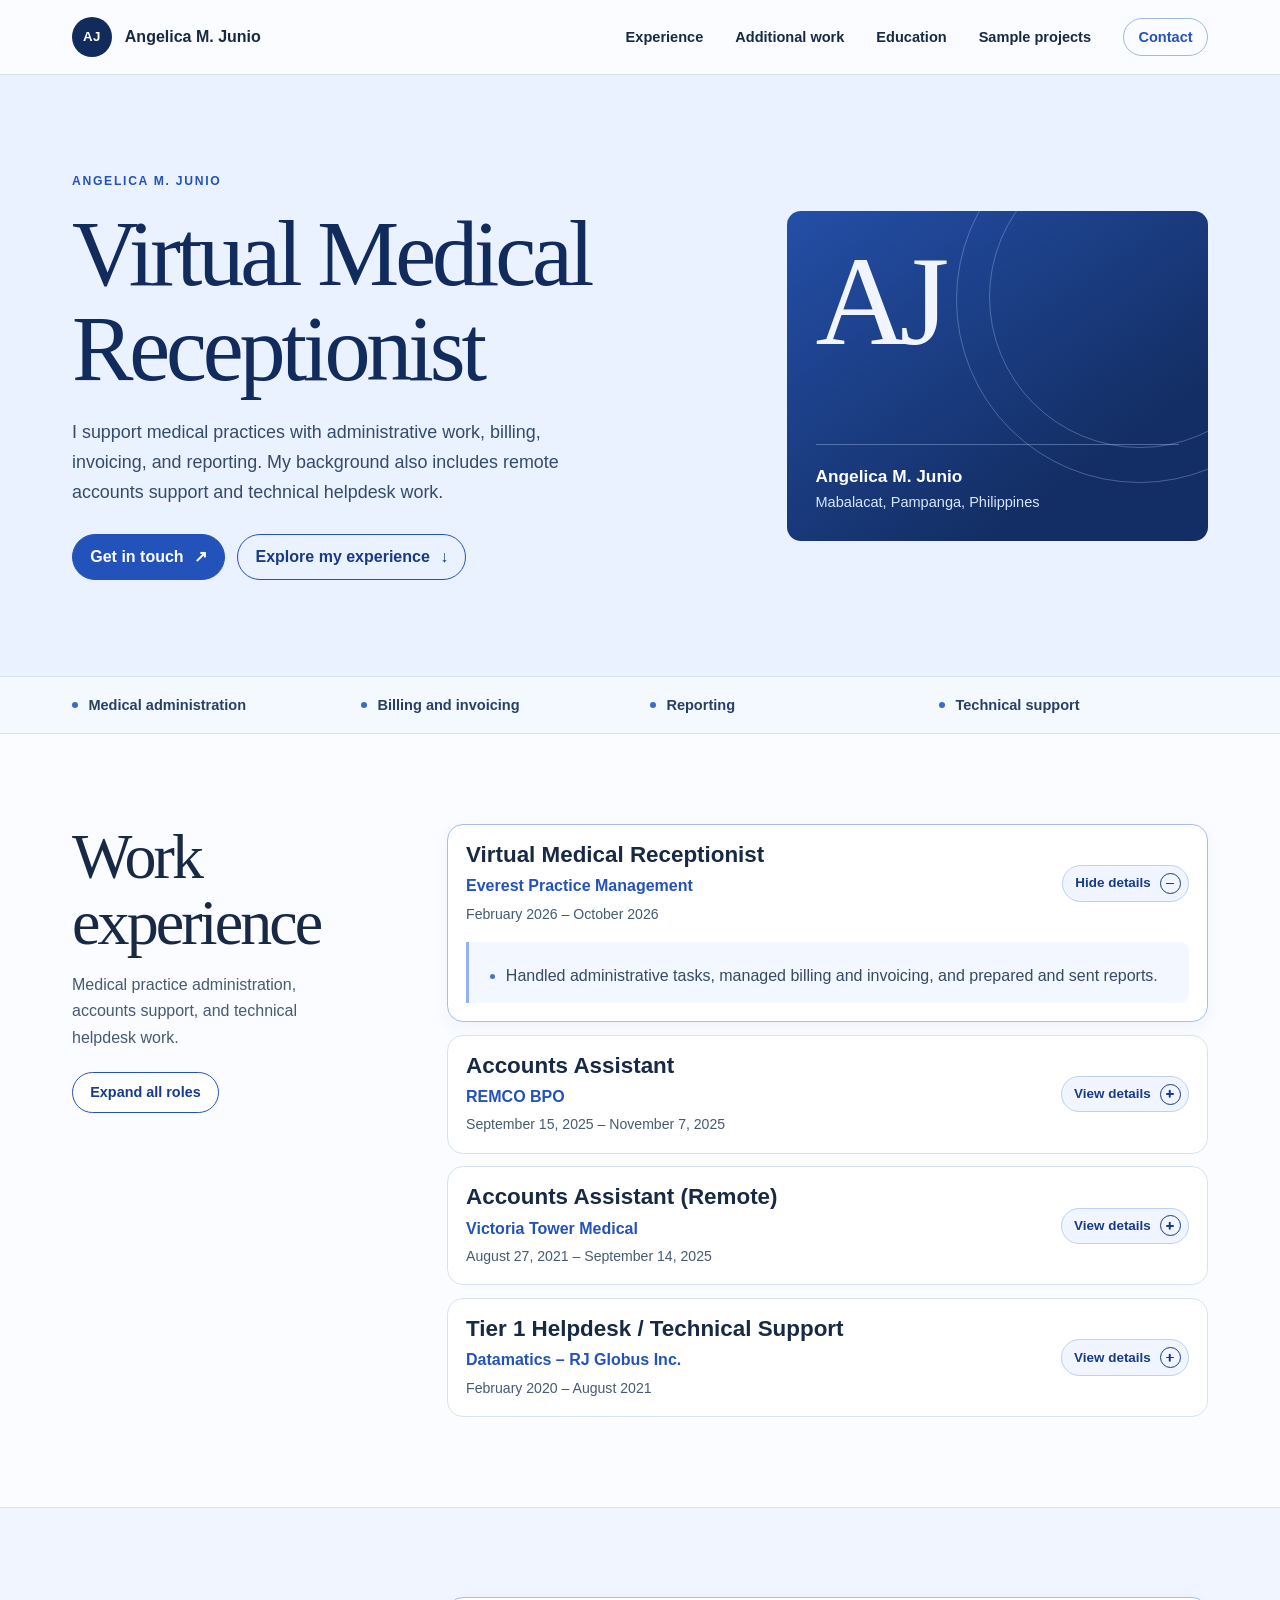
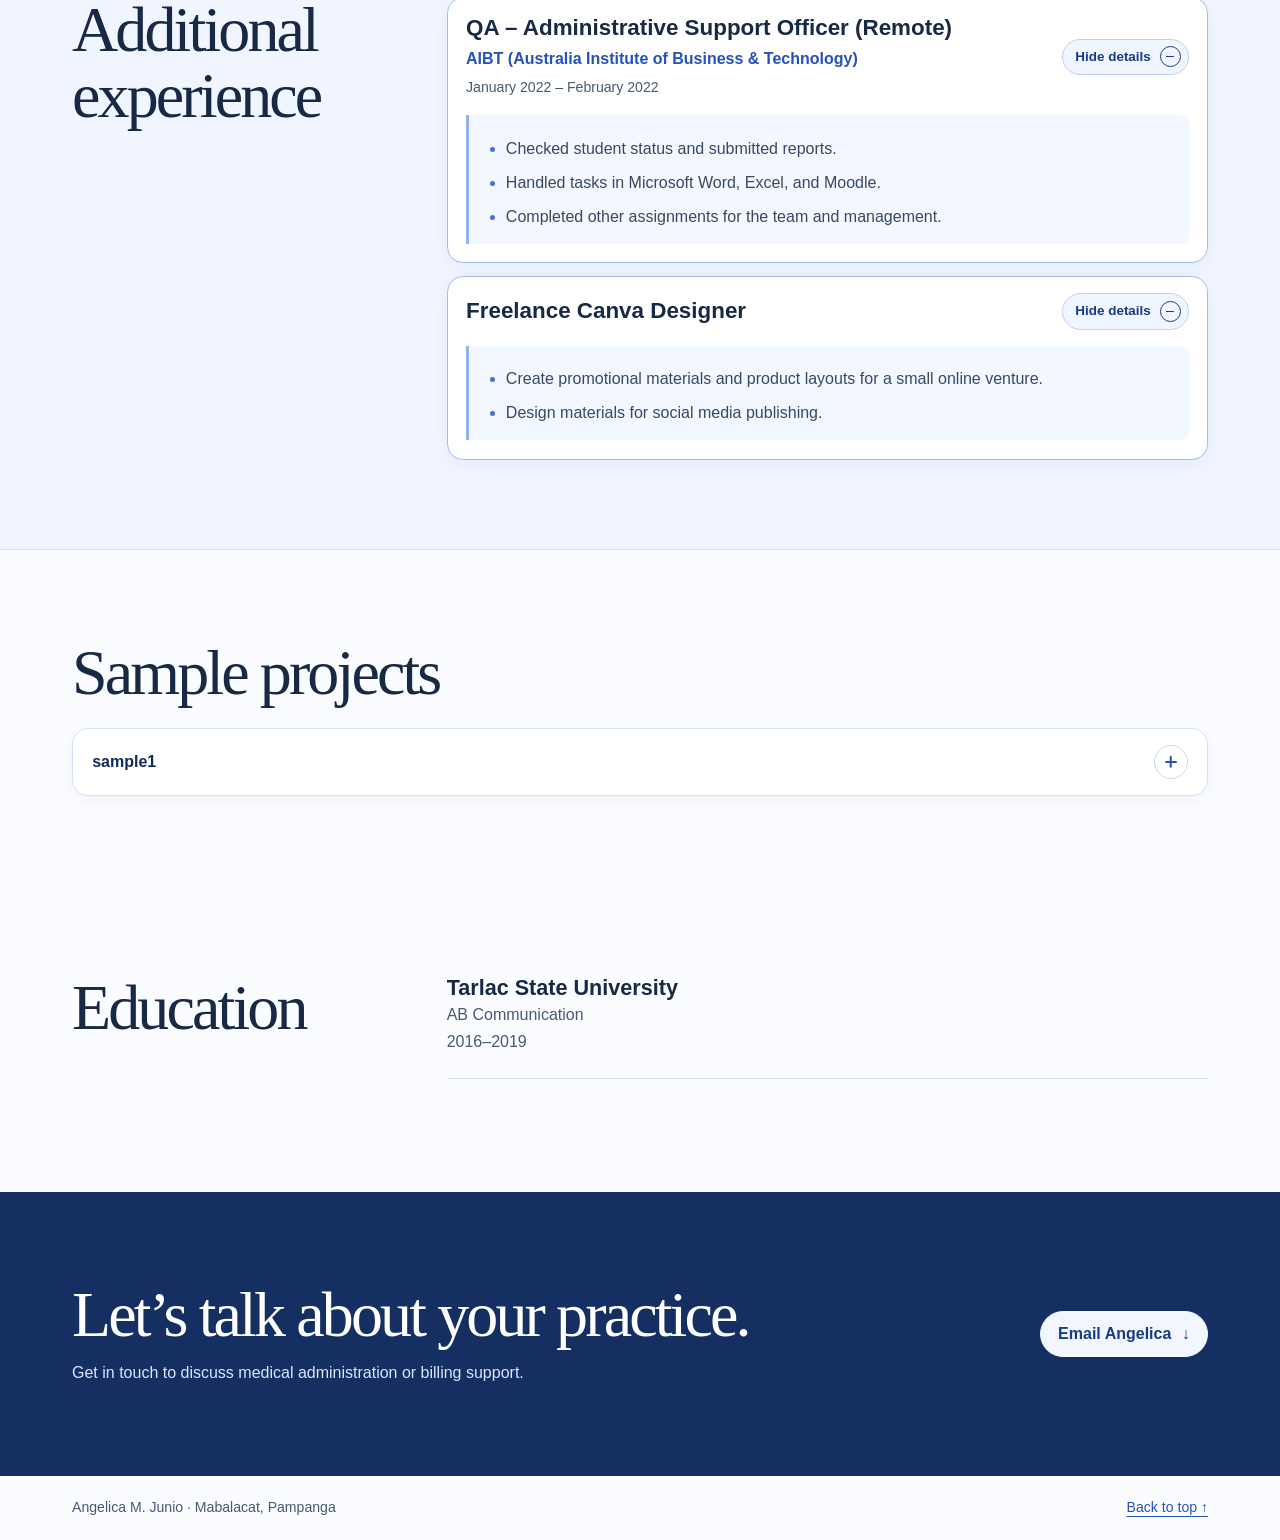
==== commit 86ea79cd: "Update Angelica’s portfolio" ====
--- a/index.html
+++ b/index.html
@@ -1,526 +1,539 @@
-<!doctype html>
-<html lang="en">
-<head>
-<meta charset="utf-8">
-<meta name="viewport" content="width=device-width, initial-scale=1">
-<meta name="description" content="Angelica M. Junio’s portfolio in medical administration, billing, and technical support.">
-
-<title>Angelica M. Junio | Virtual Medical Receptionist</title>
-<style>
-:root{color-scheme:light;--ink:#172944;--muted:#465a72;--blue:#2452bb;--navy:#122b5d;--pale:#edf3ff;--line:#d7e2f0;--paper:#fff;--wide:1136px;--sans:"Instrument Sans","Segoe UI",sans-serif;--serif:"Instrument Serif",Georgia,serif}
-*{box-sizing:border-box}html{scroll-behavior:smooth;scroll-padding-top:6rem}body{margin:0;background:#fafcff;color:var(--ink);font:1rem/1.65 var(--sans)}a{color:var(--blue);text-underline-offset:.25em}button,summary,a{-webkit-tap-highlight-color:transparent}a:focus-visible,button:focus-visible,summary:focus-visible{outline:3px solid #3a6deb;outline-offset:5px}h1,h2,h3,p{margin:0}h1,h2{font-family:var(--serif);font-weight:400;line-height:1.03;letter-spacing:-.045em}h2{font-size:clamp(2.5rem,5vw,4.2rem)}h3{line-height:1.25;font-size:1.18rem}.wrap{width:min(var(--wide),calc(100% - 4rem));margin-inline:auto}.skip{position:fixed;z-index:5;left:1rem;top:-5rem;background:white;padding:.5rem 1rem}.skip:focus{top:.5rem}
-.header{position:sticky;top:0;z-index:3;background:#fafcff;border-bottom:1px solid var(--line)}.header-inner{display:flex;justify-content:space-between;align-items:center;gap:1.5rem;min-height:74px}.brand{display:flex;gap:.8rem;align-items:center;text-decoration:none;color:var(--ink);font-weight:700;white-space:nowrap}.initials{display:grid;place-items:center;width:40px;height:40px;border-radius:50%;font-size:.83rem;background:var(--navy);color:white;letter-spacing:.035em}.nav{display:flex;align-items:center;gap:clamp(.7rem,2.5vw,2rem);font-size:.91rem}.nav a{text-decoration:none;font-weight:600;color:var(--ink)}.nav a:hover{color:var(--blue)}.nav .nav-contact{color:var(--blue);border:1px solid #9eb8eb;border-radius:99px;padding:.4rem .9rem}.nav-toggle{display:none}
-.hero{background:#eaf1ff;border-bottom:1px solid #d6e2f7;overflow:hidden}.hero-grid{display:grid;grid-template-columns:1.3fr .85fr;gap:4.4rem;align-items:center;padding-block:clamp(3.5rem,7.5vw,6.5rem)}.eyebrow{font-size:.76rem;font-weight:750;letter-spacing:.14em;text-transform:uppercase;color:var(--blue);margin-bottom:1rem}.hero h1{font-size:clamp(3.4rem,7.2vw,6.5rem);color:var(--navy);max-width:760px}.hero-copy{color:#344b6d;max-width:55ch;margin-top:1.35rem;font-size:1.12rem}.actions{display:flex;gap:.75rem;flex-wrap:wrap;margin-top:1.7rem}.button{display:inline-flex;align-items:center;justify-content:center;gap:.65rem;min-height:46px;border:1px solid var(--blue);border-radius:99px;padding:.5rem 1.08rem;font:inherit;font-weight:650;text-decoration:none;cursor:pointer}.button.primary{background:var(--blue);color:white}.button.primary:hover{background:#193d94}.button.secondary{background:transparent;color:#173b88}.button.secondary:hover{background:#dce8ff}
-.hero-card{position:relative;overflow:hidden;isolation:isolate;display:flex;flex-direction:column;justify-content:space-between;min-height:330px;border-radius:14px;padding:1.65rem 1.8rem;background:linear-gradient(145deg,#244fa7,#132e64 75%);color:#fff}.hero-card::before,.hero-card::after{content:"";position:absolute;z-index:-1;border:1px solid #c3d6ff50;border-radius:50%;width:365px;height:365px;top:-95px;right:-115px}.hero-card::after{width:300px;height:300px;top:-65px;right:-83px}.monogram{font:400 clamp(5rem,10vw,8.6rem)/1 var(--serif);letter-spacing:-.065em;color:#f1f5ff}.hero-card-caption{border-top:1px solid #b3caff60;padding-top:1.05rem}.hero-card-caption strong{display:block;font-size:1.08rem}.hero-card-caption p{font-size:.91rem;color:#d8e5ff}
-.strip{border-bottom:1px solid var(--line);background:#f4f8ff}.skills{display:grid;grid-template-columns:repeat(4,1fr);gap:1.25rem;list-style:none;margin-block:0;padding:1rem 0;font-size:.91rem;font-weight:650;color:#283f66}.skills li{display:flex;align-items:center;gap:.65rem}.skills li::before{content:"";width:6px;height:6px;flex:none;background:#3c69ce;border-radius:50%}
-.section{padding-block:clamp(3.4rem,7vw,6rem)}.section-grid{display:grid;grid-template-columns:minmax(205px,.67fr) minmax(0,1.75fr);gap:clamp(2rem,6.5vw,6rem)}.section-intro p{color:var(--muted);max-width:32ch;margin-top:1rem}.experience-list{border-top:1px solid var(--line)}details{border-bottom:1px solid var(--line)}summary{cursor:pointer;list-style:none}summary::-webkit-details-marker{display:none}.role summary,.reference summary{display:grid;grid-template-columns:minmax(0,1fr) auto;gap:1rem;align-items:center;padding:1.25rem 0}.role summary:hover .role-title,.reference summary:hover .role-title{color:var(--blue)}.role-title{display:block;font-weight:720;font-size:clamp(1.13rem,2vw,1.4rem);line-height:1.24}.org{display:block;color:var(--blue);font-weight:650;margin-top:.27rem}.period{display:block;color:var(--muted);font-size:.88rem;margin-top:.2rem}.toggle{width:34px;height:34px;display:grid;place-items:center;border:1px solid #c9d9f3;border-radius:50%;color:var(--blue);font-size:1.2rem;line-height:1}.toggle::before{content:"+"}details[open] > summary .toggle::before{content:"−"}details[open] > summary .toggle{background:#e6efff}.role-body{padding:0 1.9rem 1.35rem 0;color:#354a64}.role-body ul{margin:.45rem 0 0;padding-left:1.3rem}.role-body li+li{margin-top:.48rem}.role-body li::marker{color:#4671cc}.role-body h3{font-size:1rem;margin-top:1.2rem;color:#233d66}.location{font-size:.93rem;color:var(--muted);margin-bottom:.6rem}
-.background{background:#f0f5ff;border-block:1px solid var(--line)}.education{border-bottom:1px solid var(--line);padding-bottom:1.4rem;margin-bottom:1.5rem}.education h3{font-size:1.35rem}.education p{color:var(--muted)}.reference{border-bottom:1px solid var(--line)}.reference dl{display:grid;grid-template-columns:auto 1fr;gap:.45rem 1.1rem;margin:0 0 1.4rem}.reference dt{font-weight:650}.reference dd{margin:0;color:var(--muted)}.references{display:grid;gap:.9rem;margin:0 0 1.4rem;padding:0;list-style:none}.references span{display:block;color:var(--muted)}
-.contact{background:#152f62;color:white}.contact-inner{display:grid;grid-template-columns:1fr auto;gap:2rem;align-items:center}.contact p{color:#d8e6ff;margin-top:.75rem}.contact .button{background:#f1f6ff;border-color:#f1f6ff;color:#193c7e}.contact .button:hover{background:#d8e6ff}.contact .contact-phone{color:#e2ecff;display:inline-block;margin-top:.55rem}.contact-options{display:grid;justify-items:start;gap:.3rem}.footer{padding-block:1.3rem}.footer .wrap{display:flex;justify-content:space-between;gap:1rem;color:var(--muted);font-size:.88rem}
-@media(max-width:860px){.hero-grid{gap:2rem}.hero-card{min-height:285px}.section-grid{gap:2rem;grid-template-columns:minmax(175px,.65fr) minmax(0,1.55fr)}} 
-@media(max-width:680px){.wrap{width:calc(100% - 2rem)}.header-inner{flex-wrap:wrap;min-height:62px;gap:0}.brand{min-height:62px}.initials{width:34px;height:34px}.nav{width:100%;gap:.5rem 1.1rem;flex-wrap:wrap;padding:0 0 .8rem}.nav a{padding-block:.25rem}.nav .nav-contact{padding:.2rem .65rem}.js .nav-toggle{display:block;border:1px solid #9eb8eb;background:white;border-radius:99px;color:var(--navy);padding:.32rem .85rem;font:inherit;font-weight:650}.js .nav[data-open="false"]{display:none}.hero-grid,.section-grid,.contact-inner{grid-template-columns:1fr}.hero-grid{gap:2rem}.hero h1{font-size:clamp(3.1rem,13vw,4.5rem)}.hero-card{min-height:225px}.skills{grid-template-columns:repeat(2,1fr);gap:.55rem 1rem;font-size:.85rem}.section-intro p{max-width:50ch}.role-body{padding-right:0}.contact-inner{gap:1.35rem}}
-/* Keep feedback brief and use the same timing across controls. */
-:root {
-  --motion-fast: 160ms;
-  --motion-panel: 260ms;
-  --motion-ease: cubic-bezier(.2,.7,.3,1);
-}
-.nav a, .nav-toggle, .button, .role-title, .toggle {
-  transition: color var(--motion-fast), background-color var(--motion-fast),
-    border-color var(--motion-fast), transform var(--motion-fast) var(--motion-ease),
-    box-shadow var(--motion-fast);
-}
-.nav a:not(.nav-contact) {
-  text-decoration: underline;
-  text-decoration-color: transparent;
-  text-underline-offset: .38em;
-  transition: color var(--motion-fast), text-decoration-color var(--motion-fast);
-}
-.nav a:not(.nav-contact):is(:hover,[aria-current="location"]) {
-  color: var(--blue);
-  text-decoration-color: currentColor;
-}
-.nav .nav-contact:is(:hover,[aria-current="location"]),
-.nav-toggle[aria-expanded="true"] {
-  background: #e6efff;
-  border-color: #789be3;
-}
-@media (hover:hover) {
-  .button:hover {
-    transform: translateY(-2px);
-    box-shadow: 0 5px 12px #16397522;
-  }
-}
-.button:active { transform: translateY(0); }
-.button span { transition: transform var(--motion-fast) var(--motion-ease); }
-.button:hover span { transform: translate(.13rem,-.08rem); }
-.button.secondary:hover span { transform: translateY(.18rem); }
-summary:hover .toggle { border-color: #94afe1; }
-.toggle { position: relative; }
-.toggle::before, details[open] > summary .toggle::before, .toggle::after {
-  content: "";
-  position: absolute;
-  inset: 0;
-  margin: auto;
-  width: 12px;
-  height: 1.5px;
-  border-radius: 1px;
-  background: currentColor;
-}
-.toggle::after {
-  transform: rotate(90deg);
-  transition: transform var(--motion-panel) var(--motion-ease);
-}
-details[open] > summary .toggle::after { transform: rotate(0deg); }
-
-@supports (interpolate-size: allow-keywords) and selector(details::details-content) {
-  details { interpolate-size: allow-keywords; }
-  details::details-content {
-    height: 0;
-    overflow: clip;
-    opacity: 0;
-    transition: height var(--motion-panel) var(--motion-ease),
-      opacity var(--motion-fast), content-visibility var(--motion-panel) allow-discrete;
-  }
-  details[open]::details-content { height: auto; opacity: 1; }
-}
-@supports not ((interpolate-size: allow-keywords) and selector(details::details-content)) {
-  details[open] > :not(summary) { animation: show-details var(--motion-panel) var(--motion-ease); }
-  @keyframes show-details {
-    from { opacity: 0; transform: translateY(-.3rem); }
-    to { opacity: 1; transform: translateY(0); }
-  }
-}
-
-@media (max-width:680px) {
-  .js .nav {
-    position: absolute;
-    top: 100%;
-    left: 0;
-    padding: .6rem 1rem .9rem;
-    background: #fafcff;
-    border-bottom: 1px solid var(--line);
-    box-shadow: 0 8px 16px #16397514;
-    opacity: 1;
-    transform: translateY(0);
-    transition: opacity var(--motion-fast), transform var(--motion-panel) var(--motion-ease),
-      visibility var(--motion-panel);
-  }
-  .js .nav[data-open="false"] {
-    display: flex;
-    opacity: 0;
-    visibility: hidden;
-    pointer-events: none;
-    transform: translateY(-.45rem);
-  }
-}
-@media (prefers-reduced-motion:reduce) {
-  html { scroll-behavior: auto; }
-  *, *::before, *::after, details::details-content {
-    transition: none !important;
-    animation: none !important;
-  }
-}
-/* Make the action on every experience and background row explicit. */
-.experience-list {
-  display: grid;
-  align-content: start;
-  gap: .8rem;
-  border-top: 0;
-}
-.role, .reference {
-  background: var(--paper);
-  border: 1px solid var(--line);
-  border-radius: 16px;
-  transition: border-color var(--motion-fast), box-shadow var(--motion-fast);
-}
-.role:hover, .reference:hover, details[open] {
-  border-color: #a7bdeb;
-}
-.role[open], .reference[open] {
-  box-shadow: 0 5px 18px #1639750c;
-}
-.role summary, .reference summary {
-  padding: 1rem 1.15rem;
-  border-radius: 15px;
-}
-summary:focus-visible { outline-offset: -4px; }
-.detail-action {
-  display: inline-flex;
-  align-items: center;
-  gap: .55rem;
-  justify-self: start;
-  padding: .38rem .44rem .38rem .76rem;
-  border: 1px solid #bed0f4;
-  border-radius: 99px;
-  background: #f0f5ff;
-  color: #173b88;
-  font-size: .84rem;
-  font-weight: 700;
-  white-space: nowrap;
-  transition: color var(--motion-fast), background-color var(--motion-fast),
-    border-color var(--motion-fast), transform var(--motion-fast) var(--motion-ease);
-}
-summary:is(:hover,:focus-visible) .detail-action {
-  background: var(--blue);
-  border-color: var(--blue);
-  color: #fff;
-}
-summary:active .detail-action { transform: scale(.97); }
-.detail-action .toggle {
-  width: 21px;
-  height: 21px;
-  color: inherit;
-  border-color: currentColor;
-  background: transparent;
-}
-details[open] > summary .detail-action .toggle { background: transparent; }
-.detail-action .toggle::before,
-details[open] > summary .detail-action .toggle::before,
-.detail-action .toggle::after { width: 8px; }
-.detail-action .when-open, details[open] .detail-action .when-closed { display: none; }
-details[open] .detail-action .when-open { display: inline; }
-.role-body, .reference dl, .reference .references {
-  margin: 0 1.15rem 1.15rem;
-  padding: .85rem 1rem;
-  border-left: 3px solid #94b1f0;
-  border-radius: 0 9px 9px 0;
-  background: #f3f7ff;
-}
-.reference + .reference { margin-top: .8rem; }
-.experience-actions {
-  display: flex;
-  justify-content: flex-start;
-  margin-top: 1.3rem;
-}
-.experience-actions [hidden] { display: none; }
-.experience-actions .button {
-  min-height: 40px;
-  font-size: .9rem;
-  background: var(--paper);
-}
-.experience-actions .button:hover { background: #e6efff; }
-@media(max-width:480px) {
-  .role summary, .reference summary { grid-template-columns: 1fr; gap: .65rem; }
-  .detail-action { min-height: 42px; }
-  .role-body, .reference dl, .reference .references {
-    margin-inline: .85rem;
-    padding-inline: .75rem;
-  }
-  .reference dl { grid-template-columns: 1fr; gap: .15rem; }
-  .reference dd + dt { margin-top: .5rem; }
-}
-.email-reveal { border: 0; }
-.email-address { display: flex; flex-wrap: wrap; align-items: center; gap: .55rem; margin-top: .7rem; }
-.email-address a { color: #fff; overflow-wrap: anywhere; }
-.email-address .button { min-height: 36px; padding: .25rem .75rem; font-size: .85rem; }
-.copy-status { color: #d8e6ff; font-size: .85rem; flex-basis: 100%; }
-</style>
-</head>
-<body>
-<a class="skip" href="#main">Skip to content</a>
-<header class="header" id="top">
-  <div class="wrap header-inner">
-    <a class="brand" href="#main"><span class="initials" aria-hidden="true">AJ</span> Angelica M. Junio</a>
-    <button class="nav-toggle" type="button" aria-controls="navigation" aria-expanded="false">Menu</button>
-    <nav class="nav" id="navigation" aria-label="Main navigation" data-open="false">
-      <a href="#experience">Experience</a><a href="#additional">Additional work</a><a href="#education">Education</a><a class="nav-contact" href="#contact">Contact</a>
-    </nav>
-  </div>
-</header>
-<main id="main">
-  <section class="hero" aria-labelledby="hero-title">
-    <div class="wrap hero-grid">
-      <div>
-        <p class="eyebrow">Angelica M. Junio</p>
-        <h1 id="hero-title">Virtual Medical Receptionist</h1>
-        <p class="hero-copy">I support medical practices with administrative work, billing, invoicing, and reporting. My background also includes remote accounts support and technical helpdesk work.</p>
-        <div class="actions">
-          <a class="button primary" href="#contact">Get in touch <span aria-hidden="true">↗</span></a>
-          <a class="button secondary" href="#experience">Explore my experience <span aria-hidden="true">↓</span></a>
-        </div>
-      </div>
-      <div class="hero-card">
-        <div class="monogram" aria-hidden="true">AJ</div>
-        <div class="hero-card-caption"><strong>Angelica M. Junio</strong><p>Mabalacat, Pampanga, Philippines</p></div>
-      </div>
-    </div>
-  </section>
-  <div class="strip">
-    <ul class="wrap skills" aria-label="Areas of experience">
-      <li>Medical administration</li><li>Billing and invoicing</li><li>Reporting</li><li>Technical support</li>
-    </ul>
-  </div>
-  <section class="section wrap section-grid" id="experience" aria-labelledby="experience-title">
-    <div class="section-intro">
-      <h2 id="experience-title">Work experience</h2>
-      <p>Medical practice administration, accounts support, and technical helpdesk work.</p>
-      <div class="experience-actions">
-        <button class="button secondary" type="button" data-expand-all aria-controls="work-roles" hidden>Expand all roles</button>
-      </div>
-    </div>
-    <div class="experience-list" id="work-roles">
-      <details class="role" open>
-        <summary><span><span class="role-title">Virtual Medical Receptionist</span><span class="org">Everest Practice Management</span><span class="period">February 2026 – October 2026</span></span><span class="detail-action"><span class="when-closed">View details</span><span class="when-open">Hide details</span><span class="toggle" aria-hidden="true"></span></span></summary>
-        <div class="role-body"><ul><li>Handled administrative tasks, managed billing and invoicing, and prepared and sent reports.</li></ul></div>
-      </details>
-      <details class="role">
-        <summary><span><span class="role-title">Accounts Assistant</span><span class="org">REMCO BPO</span><span class="period">September 15, 2025 – November 7, 2025</span></span><span class="detail-action"><span class="when-closed">View details</span><span class="when-open">Hide details</span><span class="toggle" aria-hidden="true"></span></span></summary>
-        <div class="role-body"><p class="location">2/F, W. Long Bldg., Sto. Cristo, Angeles City</p><ul><li>Intercompany transfer from Victoria Tower Medical.</li></ul></div>
-      </details>
-      <details class="role">
-        <summary><span><span class="role-title">Accounts Assistant (Remote)</span><span class="org">Victoria Tower Medical</span><span class="period">August 27, 2021 – September 14, 2025</span></span><span class="detail-action"><span class="when-closed">View details</span><span class="when-open">Hide details</span><span class="toggle" aria-hidden="true"></span></span></summary>
-        <div class="role-body">
-          <p class="location">Suite 3, 36–38 Victoria Street, Burwood, New South Wales 2134</p>
-          <ul>
-            <li>Oversaw billing, tracked unpaid invoices, and ensured claims included the required details from GPs and allied health providers.</li>
-            <li>Applied remittance payments received via Tyro and email, including patient-funded and workers’ compensation payments, and updated invoices in Best Practice Premier.</li>
-            <li>Worked with GPs, allied health providers, practice managers, and insurers to resolve billing discrepancies, confirm claims, and ensure accurate invoicing.</li>
-            <li>Answered billing questions from receptionists and the manager, and served as a point of contact for the team.</li>
-            <li>Entered financial data accurately, protected confidentiality, and corrected billing and claims errors.</li>
-            <li>Trained a junior billing assistant who transitioned into a full employee role.</li>
-          </ul>
-        </div>
-      </details>
-      <details class="role">
-        <summary><span><span class="role-title">Tier 1 Helpdesk / Technical Support</span><span class="org">Datamatics – RJ Globus Inc.</span><span class="period">February 2020 – August 2021</span></span><span class="detail-action"><span class="when-closed">View details</span><span class="when-open">Hide details</span><span class="toggle" aria-hidden="true"></span></span></summary>
-        <div class="role-body">
-          <p class="location">Clark Center 07, Berthaphil Industrial Park, Jose Abad Santos Ave., Clark Freeport Zone</p>
-          <h3>Tier 1 helpdesk for test center administrators</h3>
-          <ul><li>Resolved issues related to certification and licensure exams.</li><li>Documented concerns and recurring issues for reference and analysis.</li><li>Assessed issues for escalation and supported administrative personnel under time-sensitive conditions.</li></ul>
-          <h3>Technical support for individual exam takers</h3>
-          <ul><li>Supported users of proprietary online exam software for courses and degree programs.</li><li>Guided users through downloading, installing, and configuring the software.</li><li>Explained software features and exam procedures, and provided patient support to users with varying levels of technical experience.</li></ul>
-          <h3>Point of contact for technical support representatives</h3>
-          <ul><li>Escalated unresolved or high-priority issues to the appropriate supervisors or departments.</li><li>Relayed updates, procedural changes, and client requests to the team.</li><li>Monitored queue performance and assisted with real-time management.</li><li>Supported agents with guidance and quick decisions when supervisors were unavailable.</li></ul>
-        </div>
-      </details>
-    </div>
-  </section>
-  <section class="background" id="additional" aria-labelledby="additional-title">
-    <div class="section wrap section-grid">
-      <div><h2 id="additional-title">Additional experience</h2></div>
-      <div class="experience-list">
-        <details class="role" open>
-          <summary><span><span class="role-title">QA – Administrative Support Officer (Remote)</span><span class="org">AIBT (Australia Institute of Business &amp; Technology)</span><span class="period">January 2022 – February 2022</span></span><span class="detail-action"><span class="when-closed">View details</span><span class="when-open">Hide details</span><span class="toggle" aria-hidden="true"></span></span></summary>
-          <div class="role-body"><ul><li>Checked student status and submitted reports.</li><li>Handled tasks in Microsoft Word, Excel, and Moodle.</li><li>Completed other assignments for the team and management.</li></ul></div>
-        </details>
-        <details class="role" open>
-          <summary><span><span class="role-title">Freelance Canva Designer</span></span><span class="detail-action"><span class="when-closed">View details</span><span class="when-open">Hide details</span><span class="toggle" aria-hidden="true"></span></span></summary>
-          <div class="role-body"><ul><li>Create promotional materials and product layouts for a small online venture.</li><li>Design materials for social media publishing.</li></ul></div>
-        </details>
-      </div>
-    </div>
-  </section>
-  <section class="section wrap section-grid" id="education" aria-labelledby="education-title">
-    <div><h2 id="education-title">Education</h2></div>
-    <div>
-      <div class="education"><h3>Tarlac State University</h3><p>AB Communication</p><p>2016–2019</p></div>
-    </div>
-  </section>
-  <section class="contact" id="contact" aria-labelledby="contact-title">
-    <div class="section wrap contact-inner">
-      <div><h2 id="contact-title">Let’s talk about your practice.</h2><p>Get in touch to discuss medical administration or billing support.</p></div>
-      <div class="contact-options">
-        <details class="email-reveal">
-          <summary class="button">Email Angelica <span aria-hidden="true">↓</span></summary>
-          <div class="email-address">
-            <a href="mailto:majangelic@gmail.com">majangelic@gmail.com</a>
-            <button class="button" type="button" data-copy-email>Copy email</button>
-            <span class="copy-status" role="status"></span>
-          </div>
-        </details>
-
-      </div>
-    </div>
-  </section>
-</main>
-<footer class="footer"><div class="wrap"><span>Angelica M. Junio · Mabalacat, Pampanga</span><a href="#main">Back to top ↑</a></div></footer>
-<script>
-document.documentElement.classList.add('js');
-const menu = document.querySelector('.nav-toggle');
-const nav = document.querySelector('.nav');
-const navLinks = nav.querySelectorAll('a');
-
-function updateCurrentSection() {
-  for (const link of navLinks) {
-    if (link.hash === window.location.hash) {
-      link.setAttribute('aria-current', 'location');
-    } else {
-      link.removeAttribute('aria-current');
-    }
-  }
-}
-window.addEventListener('hashchange', updateCurrentSection);
-updateCurrentSection();
-function setMenu(open) {
-  menu.setAttribute('aria-expanded', String(open));
-  nav.dataset.open = String(open);
-}
-menu.addEventListener('click', () => setMenu(menu.getAttribute('aria-expanded') === 'false'));
-nav.addEventListener('click', (event) => {
-  if (event.target.closest('a') && menu.getAttribute('aria-expanded') === 'true') {
-    const section = document.querySelector(event.target.closest('a').hash);
-    section.setAttribute('tabindex', '-1');
-    section.focus({preventScroll:true});
-    setMenu(false);
-  }
-});
-document.addEventListener('keydown', (event) => {
-  if (event.key === 'Escape' && menu.getAttribute('aria-expanded') === 'true') {
-    setMenu(false);
-    menu.focus();
-  }
-});
-const expandAll = document.querySelector('[data-expand-all]');
-const workRoles = Array.from(document.querySelectorAll('#work-roles > details'));
-const everyRoleIsOpen = () => workRoles.every((role) => role.open);
-
-function updateExpandAll() {
-  expandAll.textContent = everyRoleIsOpen() ? 'Collapse all roles' : 'Expand all roles';
-}
-
-expandAll.addEventListener('click', () => {
-  const open = !everyRoleIsOpen();
-  for (const role of workRoles) role.open = open;
-  updateExpandAll();
-});
-
-for (const role of workRoles) role.addEventListener('toggle', updateExpandAll);
-updateExpandAll();
-expandAll.hidden = false;
-const copyEmail = document.querySelector('[data-copy-email]');
-copyEmail.addEventListener('click', async () => {
-  const address = document.querySelector('.email-address a');
-  const status = document.querySelector('.copy-status');
-  try {
-    await navigator.clipboard.writeText(address.textContent.trim());
-    status.textContent = 'Email copied.';
-  } catch {
-    status.textContent = 'Select the email address to copy it.';
-  }
-});
-</script>
-<style>
-#selected-work .project-grid { display:grid; grid-template-columns:minmax(0,1fr); gap:.8rem; margin-top:1.4rem; }
-#selected-work .project-card { display:block; min-width:0; overflow:hidden; border:1px solid var(--line); border-radius:16px; background:#fff; box-shadow:0 4px 14px #1639750b; }
-.project-summary { display:flex; align-items:center; justify-content:space-between; gap:1rem; padding:1rem 1.2rem; color:var(--navy); font-weight:700; overflow-wrap:anywhere; }
-.project-summary:focus-visible { outline-offset:-5px; }
-.project-summary:is(:hover,:focus-visible) { background:#f0f5ff; }
-.project-summary .toggle { flex:none; }
-#selected-work .project-panel { padding:0 1.2rem 1.2rem; display:grid; gap:.9rem; }
-#selected-work .project-image { display:block; max-width:100%; width:auto; height:auto; max-height:32rem; margin-inline:auto; border-radius:10px; object-fit:contain; }
-#selected-work .project-body { display:grid; gap:.65rem; padding:0; }
-#selected-work .project-body p { color:var(--muted); white-space:pre-line; overflow-wrap:anywhere; }
-#selected-work .project-body a { justify-self:start; font-weight:700; }
-#selected-work .project-photos { display:grid; grid-template-columns:repeat(auto-fill,minmax(min(100%,135px),1fr)); gap:.6rem; }
-#selected-work .photo-tile { display:block; min-width:0; padding:0; border:1px solid var(--line); border-radius:9px; background:#eef4ff; cursor:zoom-in; overflow:hidden; }
-#selected-work .photo-tile img { display:block; width:100%; height:auto; aspect-ratio:4/3; object-fit:contain; }
-.portrait-zoom { display:block; width:100%; padding:0; border:0; background:transparent; cursor:zoom-in; }
-.portrait-zoom:focus-visible { outline-offset:-4px; }
-#project-lightbox { width:min(94vw,880px); max-height:92vh; padding:1rem; border:0; border-radius:14px; color:var(--ink); }
-#project-lightbox::backdrop { background:#101c36cc; }
-#project-lightbox img { display:block; max-width:100%; max-height:75vh; margin:.75rem auto 0; object-fit:contain; }
-@media(prefers-reduced-motion:no-preference) {
-  .photo-tile img { transition:transform 180ms ease; }
-  .photo-tile:is(:hover,:focus-visible) img { transform:scale(1.045); }
-  #project-lightbox[open] { animation:section-in 200ms ease both; }
-}
-#selected-work .section-note { color:var(--muted); margin-top:.75rem; }
-@media(prefers-reduced-motion:no-preference) {
-  .project-summary { transition:background-color 160ms ease; }
-  .enter-view { animation:section-in 430ms cubic-bezier(.2,.7,.3,1) both; }
-  @keyframes section-in { from { opacity:.48; translate:0 9px; } to { opacity:1; translate:0 0; } }
-}
-</style>
-<script>
-(() => {
-  let gallery = document.getElementById('selected-work');
-  if (!gallery) {
-    gallery = document.createElement('section');
-    gallery.id = 'selected-work';
-    gallery.className = 'section wrap';
-    gallery.setAttribute('aria-labelledby','selected-work-title');
-    gallery.innerHTML = '<h2 id="selected-work-title">Sample projects</h2><p class="section-note">Project samples will appear here as they’re added.</p>';
-    document.getElementById('education').before(gallery);
-  }
-  gallery.querySelector('h2').textContent = 'Sample projects';
-  const galleryLink = document.querySelector('.nav a[href="#selected-work"]');
-  if (galleryLink) galleryLink.textContent = 'Sample projects';
-  for (const card of gallery.querySelectorAll('article.project-card')) {
-    const heading = card.querySelector('h3');
-    if (!heading) continue;
-    const disclosure = document.createElement('details');
-    disclosure.className = 'project-card';
-    disclosure.name = 'sample-projects';
-    const summary = document.createElement('summary');
-    summary.className = 'project-summary';
-    const title = document.createElement('span');
-    title.textContent = heading.textContent;
-    const icon = document.createElement('span');
-    icon.className = 'toggle';
-    icon.setAttribute('aria-hidden','true');
-    summary.append(title, icon);
-    const panel = document.createElement('div');
-    panel.className = 'project-panel';
-    heading.remove();
-    panel.append(...card.children);
-    const photos = [...panel.querySelectorAll('img.project-image')];
-    if (photos.length) {
-      const tiles = panel.querySelector('.project-photos') || document.createElement('div');
-      tiles.className = 'project-photos';
-      panel.prepend(tiles);
-      for (const image of photos) {
-        const tile = document.createElement('button');
-        tile.type = 'button';
-        tile.className = 'photo-tile';
-        tile.setAttribute('aria-label', 'Enlarge ' + image.alt);
-        tile.addEventListener('click', () => showPhoto(image));
-        tile.append(image);
-        tiles.append(tile);
-      }
-    }
-    disclosure.append(summary, panel);
-    card.replaceWith(disclosure);
-  }
-  function showPhoto(image) {
-    let dialog = document.getElementById('project-lightbox');
-    if (!dialog) {
-      dialog = document.createElement('dialog');
-      dialog.id = 'project-lightbox';
-      dialog.setAttribute('aria-label', 'Enlarged project image');
-      dialog.innerHTML = '<form method="dialog"><button class="button secondary">Close image</button></form><img alt="">';
-      dialog.addEventListener('click', (event) => {
-        if (event.target === dialog) dialog.close();
-      });
-      document.body.append(dialog);
-    }
-    const full = dialog.querySelector('img');
-    full.src = image.src;
-    full.alt = image.alt;
-    dialog.showModal();
-  }
-  const portrait = document.querySelector('.hero-card img.portfolio-photo');
-  if (portrait) {
-    const button = document.createElement('button');
-    button.type = 'button';
-    button.className = 'portrait-zoom';
-    button.setAttribute('aria-label', 'Enlarge ' + portrait.alt);
-    portrait.before(button);
-    button.append(portrait);
-    button.addEventListener('click', () => showPhoto(portrait));
-  }
-
-  if (!('IntersectionObserver' in window) || !matchMedia('(prefers-reduced-motion: no-preference)').matches) return;
-  const observer = new IntersectionObserver((entries) => {
-    for (const { target, isIntersecting } of entries) {
-      target.classList.toggle('enter-view', isIntersecting);
-    }
-  }, {rootMargin:'-20px 0px -30px 0px'});
-  document.querySelectorAll('main > section:not(.hero)').forEach((section) => observer.observe(section));
-})();
-</script>
-</body>
-</html>
-
-
-
-
+<!doctype html>
+<html lang="en"><head>
+<meta charset="utf-8">
+<meta name="viewport" content="width=device-width, initial-scale=1">
+<meta name="description" content="Angelica M. Junio’s portfolio in medical administration, billing, and technical support.">
+
+<title>Angelica M. Junio | Virtual Medical Receptionist</title>
+<style>
+:root{color-scheme:light;--ink:#172944;--muted:#465a72;--blue:#2452bb;--navy:#122b5d;--pale:#edf3ff;--line:#d7e2f0;--paper:#fff;--wide:1136px;--sans:"Instrument Sans","Segoe UI",sans-serif;--serif:"Instrument Serif",Georgia,serif}
+*{box-sizing:border-box}html{scroll-behavior:smooth;scroll-padding-top:6rem}body{margin:0;background:#fafcff;color:var(--ink);font:1rem/1.65 var(--sans)}a{color:var(--blue);text-underline-offset:.25em}button,summary,a{-webkit-tap-highlight-color:transparent}a:focus-visible,button:focus-visible,summary:focus-visible{outline:3px solid #3a6deb;outline-offset:5px}h1,h2,h3,p{margin:0}h1,h2{font-family:var(--serif);font-weight:400;line-height:1.03;letter-spacing:-.045em}h2{font-size:clamp(2.5rem,5vw,4.2rem)}h3{line-height:1.25;font-size:1.18rem}.wrap{width:min(var(--wide),calc(100% - 4rem));margin-inline:auto}.skip{position:fixed;z-index:5;left:1rem;top:-5rem;background:white;padding:.5rem 1rem}.skip:focus{top:.5rem}
+.header{position:sticky;top:0;z-index:3;background:#fafcff;border-bottom:1px solid var(--line)}.header-inner{display:flex;justify-content:space-between;align-items:center;gap:1.5rem;min-height:74px}.brand{display:flex;gap:.8rem;align-items:center;text-decoration:none;color:var(--ink);font-weight:700;white-space:nowrap}.initials{display:grid;place-items:center;width:40px;height:40px;border-radius:50%;font-size:.83rem;background:var(--navy);color:white;letter-spacing:.035em}.nav{display:flex;align-items:center;gap:clamp(.7rem,2.5vw,2rem);font-size:.91rem}.nav a{text-decoration:none;font-weight:600;color:var(--ink)}.nav a:hover{color:var(--blue)}.nav .nav-contact{color:var(--blue);border:1px solid #9eb8eb;border-radius:99px;padding:.4rem .9rem}.nav-toggle{display:none}
+.hero{background:#eaf1ff;border-bottom:1px solid #d6e2f7;overflow:hidden}.hero-grid{display:grid;grid-template-columns:1.3fr .85fr;gap:4.4rem;align-items:center;padding-block:clamp(3.5rem,7.5vw,6.5rem)}.eyebrow{font-size:.76rem;font-weight:750;letter-spacing:.14em;text-transform:uppercase;color:var(--blue);margin-bottom:1rem}.hero h1{font-size:clamp(3.4rem,7.2vw,6.5rem);color:var(--navy);max-width:760px}.hero-copy{color:#344b6d;max-width:55ch;margin-top:1.35rem;font-size:1.12rem}.actions{display:flex;gap:.75rem;flex-wrap:wrap;margin-top:1.7rem}.button{display:inline-flex;align-items:center;justify-content:center;gap:.65rem;min-height:46px;border:1px solid var(--blue);border-radius:99px;padding:.5rem 1.08rem;font:inherit;font-weight:650;text-decoration:none;cursor:pointer}.button.primary{background:var(--blue);color:white}.button.primary:hover{background:#193d94}.button.secondary{background:transparent;color:#173b88}.button.secondary:hover{background:#dce8ff}
+.hero-card{position:relative;overflow:hidden;isolation:isolate;display:flex;flex-direction:column;justify-content:space-between;min-height:330px;border-radius:14px;padding:1.65rem 1.8rem;background:linear-gradient(145deg,#244fa7,#132e64 75%);color:#fff}.hero-card::before,.hero-card::after{content:"";position:absolute;z-index:-1;border:1px solid #c3d6ff50;border-radius:50%;width:365px;height:365px;top:-95px;right:-115px}.hero-card::after{width:300px;height:300px;top:-65px;right:-83px}.monogram{font:400 clamp(5rem,10vw,8.6rem)/1 var(--serif);letter-spacing:-.065em;color:#f1f5ff}.hero-card-caption{border-top:1px solid #b3caff60;padding-top:1.05rem}.hero-card-caption strong{display:block;font-size:1.08rem}.hero-card-caption p{font-size:.91rem;color:#d8e5ff}
+.strip{border-bottom:1px solid var(--line);background:#f4f8ff}.skills{display:grid;grid-template-columns:repeat(4,1fr);gap:1.25rem;list-style:none;margin-block:0;padding:1rem 0;font-size:.91rem;font-weight:650;color:#283f66}.skills li{display:flex;align-items:center;gap:.65rem}.skills li::before{content:"";width:6px;height:6px;flex:none;background:#3c69ce;border-radius:50%}
+.section{padding-block:clamp(3.4rem,7vw,6rem)}.section-grid{display:grid;grid-template-columns:minmax(205px,.67fr) minmax(0,1.75fr);gap:clamp(2rem,6.5vw,6rem)}.section-intro p{color:var(--muted);max-width:32ch;margin-top:1rem}.experience-list{border-top:1px solid var(--line)}details{border-bottom:1px solid var(--line)}summary{cursor:pointer;list-style:none}summary::-webkit-details-marker{display:none}.role summary,.reference summary{display:grid;grid-template-columns:minmax(0,1fr) auto;gap:1rem;align-items:center;padding:1.25rem 0}.role summary:hover .role-title,.reference summary:hover .role-title{color:var(--blue)}.role-title{display:block;font-weight:720;font-size:clamp(1.13rem,2vw,1.4rem);line-height:1.24}.org{display:block;color:var(--blue);font-weight:650;margin-top:.27rem}.period{display:block;color:var(--muted);font-size:.88rem;margin-top:.2rem}.toggle{width:34px;height:34px;display:grid;place-items:center;border:1px solid #c9d9f3;border-radius:50%;color:var(--blue);font-size:1.2rem;line-height:1}.toggle::before{content:"+"}details[open] > summary .toggle::before{content:"−"}details[open] > summary .toggle{background:#e6efff}.role-body{padding:0 1.9rem 1.35rem 0;color:#354a64}.role-body ul{margin:.45rem 0 0;padding-left:1.3rem}.role-body li+li{margin-top:.48rem}.role-body li::marker{color:#4671cc}.role-body h3{font-size:1rem;margin-top:1.2rem;color:#233d66}.location{font-size:.93rem;color:var(--muted);margin-bottom:.6rem}
+.background{background:#f0f5ff;border-block:1px solid var(--line)}.education{border-bottom:1px solid var(--line);padding-bottom:1.4rem;margin-bottom:1.5rem}.education h3{font-size:1.35rem}.education p{color:var(--muted)}.reference{border-bottom:1px solid var(--line)}.reference dl{display:grid;grid-template-columns:auto 1fr;gap:.45rem 1.1rem;margin:0 0 1.4rem}.reference dt{font-weight:650}.reference dd{margin:0;color:var(--muted)}.references{display:grid;gap:.9rem;margin:0 0 1.4rem;padding:0;list-style:none}.references span{display:block;color:var(--muted)}
+.contact{background:#152f62;color:white}.contact-inner{display:grid;grid-template-columns:1fr auto;gap:2rem;align-items:center}.contact p{color:#d8e6ff;margin-top:.75rem}.contact .button{background:#f1f6ff;border-color:#f1f6ff;color:#193c7e}.contact .button:hover{background:#d8e6ff}.contact .contact-phone{color:#e2ecff;display:inline-block;margin-top:.55rem}.contact-options{display:grid;justify-items:start;gap:.3rem}.footer{padding-block:1.3rem}.footer .wrap{display:flex;justify-content:space-between;gap:1rem;color:var(--muted);font-size:.88rem}
+@media(max-width:860px){.hero-grid{gap:2rem}.hero-card{min-height:285px}.section-grid{gap:2rem;grid-template-columns:minmax(175px,.65fr) minmax(0,1.55fr)}} 
+@media(max-width:680px){.wrap{width:calc(100% - 2rem)}.header-inner{flex-wrap:wrap;min-height:62px;gap:0}.brand{min-height:62px}.initials{width:34px;height:34px}.nav{width:100%;gap:.5rem 1.1rem;flex-wrap:wrap;padding:0 0 .8rem}.nav a{padding-block:.25rem}.nav .nav-contact{padding:.2rem .65rem}.js .nav-toggle{display:block;border:1px solid #9eb8eb;background:white;border-radius:99px;color:var(--navy);padding:.32rem .85rem;font:inherit;font-weight:650}.js .nav[data-open="false"]{display:none}.hero-grid,.section-grid,.contact-inner{grid-template-columns:1fr}.hero-grid{gap:2rem}.hero h1{font-size:clamp(3.1rem,13vw,4.5rem)}.hero-card{min-height:225px}.skills{grid-template-columns:repeat(2,1fr);gap:.55rem 1rem;font-size:.85rem}.section-intro p{max-width:50ch}.role-body{padding-right:0}.contact-inner{gap:1.35rem}}
+/* Keep feedback brief and use the same timing across controls. */
+:root {
+  --motion-fast: 160ms;
+  --motion-panel: 260ms;
+  --motion-ease: cubic-bezier(.2,.7,.3,1);
+}
+.nav a, .nav-toggle, .button, .role-title, .toggle {
+  transition: color var(--motion-fast), background-color var(--motion-fast),
+    border-color var(--motion-fast), transform var(--motion-fast) var(--motion-ease),
+    box-shadow var(--motion-fast);
+}
+.nav a:not(.nav-contact) {
+  text-decoration: underline;
+  text-decoration-color: transparent;
+  text-underline-offset: .38em;
+  transition: color var(--motion-fast), text-decoration-color var(--motion-fast);
+}
+.nav a:not(.nav-contact):is(:hover,[aria-current="location"]) {
+  color: var(--blue);
+  text-decoration-color: currentColor;
+}
+.nav .nav-contact:is(:hover,[aria-current="location"]),
+.nav-toggle[aria-expanded="true"] {
+  background: #e6efff;
+  border-color: #789be3;
+}
+@media (hover:hover) {
+  .button:hover {
+    transform: translateY(-2px);
+    box-shadow: 0 5px 12px #16397522;
+  }
+}
+.button:active { transform: translateY(0); }
+.button span { transition: transform var(--motion-fast) var(--motion-ease); }
+.button:hover span { transform: translate(.13rem,-.08rem); }
+.button.secondary:hover span { transform: translateY(.18rem); }
+summary:hover .toggle { border-color: #94afe1; }
+.toggle { position: relative; }
+.toggle::before, details[open] > summary .toggle::before, .toggle::after {
+  content: "";
+  position: absolute;
+  inset: 0;
+  margin: auto;
+  width: 12px;
+  height: 1.5px;
+  border-radius: 1px;
+  background: currentColor;
+}
+.toggle::after {
+  transform: rotate(90deg);
+  transition: transform var(--motion-panel) var(--motion-ease);
+}
+details[open] > summary .toggle::after { transform: rotate(0deg); }
+
+@supports (interpolate-size: allow-keywords) and selector(details::details-content) {
+  details { interpolate-size: allow-keywords; }
+  details::details-content {
+    height: 0;
+    overflow: clip;
+    opacity: 0;
+    transition: height var(--motion-panel) var(--motion-ease),
+      opacity var(--motion-fast), content-visibility var(--motion-panel) allow-discrete;
+  }
+  details[open]::details-content { height: auto; opacity: 1; }
+}
+@supports not ((interpolate-size: allow-keywords) and selector(details::details-content)) {
+  details[open] > :not(summary) { animation: show-details var(--motion-panel) var(--motion-ease); }
+  @keyframes show-details {
+    from { opacity: 0; transform: translateY(-.3rem); }
+    to { opacity: 1; transform: translateY(0); }
+  }
+}
+
+@media (max-width:680px) {
+  .js .nav {
+    position: absolute;
+    top: 100%;
+    left: 0;
+    padding: .6rem 1rem .9rem;
+    background: #fafcff;
+    border-bottom: 1px solid var(--line);
+    box-shadow: 0 8px 16px #16397514;
+    opacity: 1;
+    transform: translateY(0);
+    transition: opacity var(--motion-fast), transform var(--motion-panel) var(--motion-ease),
+      visibility var(--motion-panel);
+  }
+  .js .nav[data-open="false"] {
+    display: flex;
+    opacity: 0;
+    visibility: hidden;
+    pointer-events: none;
+    transform: translateY(-.45rem);
+  }
+}
+@media (prefers-reduced-motion:reduce) {
+  html { scroll-behavior: auto; }
+  *, *::before, *::after, details::details-content {
+    transition: none !important;
+    animation: none !important;
+  }
+}
+/* Make the action on every experience and background row explicit. */
+.experience-list {
+  display: grid;
+  align-content: start;
+  gap: .8rem;
+  border-top: 0;
+}
+.role, .reference {
+  background: var(--paper);
+  border: 1px solid var(--line);
+  border-radius: 16px;
+  transition: border-color var(--motion-fast), box-shadow var(--motion-fast);
+}
+.role:hover, .reference:hover, details[open] {
+  border-color: #a7bdeb;
+}
+.role[open], .reference[open] {
+  box-shadow: 0 5px 18px #1639750c;
+}
+.role summary, .reference summary {
+  padding: 1rem 1.15rem;
+  border-radius: 15px;
+}
+summary:focus-visible { outline-offset: -4px; }
+.detail-action {
+  display: inline-flex;
+  align-items: center;
+  gap: .55rem;
+  justify-self: start;
+  padding: .38rem .44rem .38rem .76rem;
+  border: 1px solid #bed0f4;
+  border-radius: 99px;
+  background: #f0f5ff;
+  color: #173b88;
+  font-size: .84rem;
+  font-weight: 700;
+  white-space: nowrap;
+  transition: color var(--motion-fast), background-color var(--motion-fast),
+    border-color var(--motion-fast), transform var(--motion-fast) var(--motion-ease);
+}
+summary:is(:hover,:focus-visible) .detail-action {
+  background: var(--blue);
+  border-color: var(--blue);
+  color: #fff;
+}
+summary:active .detail-action { transform: scale(.97); }
+.detail-action .toggle {
+  width: 21px;
+  height: 21px;
+  color: inherit;
+  border-color: currentColor;
+  background: transparent;
+}
+details[open] > summary .detail-action .toggle { background: transparent; }
+.detail-action .toggle::before,
+details[open] > summary .detail-action .toggle::before,
+.detail-action .toggle::after { width: 8px; }
+.detail-action .when-open, details[open] .detail-action .when-closed { display: none; }
+details[open] .detail-action .when-open { display: inline; }
+.role-body, .reference dl, .reference .references {
+  margin: 0 1.15rem 1.15rem;
+  padding: .85rem 1rem;
+  border-left: 3px solid #94b1f0;
+  border-radius: 0 9px 9px 0;
+  background: #f3f7ff;
+}
+.reference + .reference { margin-top: .8rem; }
+.experience-actions {
+  display: flex;
+  justify-content: flex-start;
+  margin-top: 1.3rem;
+}
+.experience-actions [hidden] { display: none; }
+.experience-actions .button {
+  min-height: 40px;
+  font-size: .9rem;
+  background: var(--paper);
+}
+.experience-actions .button:hover { background: #e6efff; }
+@media(max-width:480px) {
+  .role summary, .reference summary { grid-template-columns: 1fr; gap: .65rem; }
+  .detail-action { min-height: 42px; }
+  .role-body, .reference dl, .reference .references {
+    margin-inline: .85rem;
+    padding-inline: .75rem;
+  }
+  .reference dl { grid-template-columns: 1fr; gap: .15rem; }
+  .reference dd + dt { margin-top: .5rem; }
+}
+.email-reveal { border: 0; }
+.email-address { display: flex; flex-wrap: wrap; align-items: center; gap: .55rem; margin-top: .7rem; }
+.email-address a { color: #fff; overflow-wrap: anywhere; }
+.email-address .button { min-height: 36px; padding: .25rem .75rem; font-size: .85rem; }
+.copy-status { color: #d8e6ff; font-size: .85rem; flex-basis: 100%; }
+</style>
+<style id="project-styles">
+  .project-grid { display:grid; grid-template-columns:repeat(auto-fit,minmax(min(100%,250px),1fr)); gap:1.25rem; margin-top:1.6rem; }
+  .project-card { display:flex; flex-direction:column; overflow:hidden; border:1px solid var(--line); border-radius:16px; background:#fff; box-shadow:0 4px 14px #1639750b; }
+  .project-photos { display:grid; grid-template-columns:repeat(auto-fill,minmax(min(100%,145px),1fr)); gap:.55rem; padding:.75rem; }
+  .project-image { width:100%; aspect-ratio:4/3; object-fit:contain; background:#eef4ff; display:block; border-radius:8px; }
+  .project-body { display:grid; align-content:start; gap:.6rem; flex:1; padding:1rem 1.15rem 1.2rem; }
+  .project-body p { color:var(--muted); white-space:pre-line; overflow-wrap:anywhere; }
+  .project-body a { justify-self:start; font-weight:700; }
+  .project-body button { justify-self:start; }
+  @media(prefers-reduced-motion:no-preference) {
+    .project-card { transition:transform .18s ease,box-shadow .18s ease; }
+    .project-card:hover { transform:translateY(-3px); box-shadow:0 9px 24px #1639751c; }
+  }
+</style></head>
+<body>
+<a class="skip" href="#main">Skip to content</a>
+<header class="header" id="top">
+  <div class="wrap header-inner">
+    <a class="brand" href="#main"><span class="initials" aria-hidden="true">AJ</span> Angelica M. Junio</a>
+    <button class="nav-toggle" type="button" aria-controls="navigation" aria-expanded="false">Menu</button>
+    <nav class="nav" id="navigation" aria-label="Main navigation" data-open="false">
+      <a href="#experience">Experience</a><a href="#additional">Additional work</a><a href="#education">Education</a><a href="#selected-work">Selected work</a><a class="nav-contact" href="#contact">Contact</a>
+    </nav>
+  </div>
+</header>
+<main id="main">
+  <section class="hero" aria-labelledby="hero-title">
+    <div class="wrap hero-grid">
+      <div>
+        <p class="eyebrow">Angelica M. Junio</p>
+        <h1 id="hero-title">Virtual Medical Receptionist</h1>
+        <p class="hero-copy">I support medical practices with administrative work, billing, invoicing, and reporting. My background also includes remote accounts support and technical helpdesk work.</p>
+        <div class="actions">
+          <a class="button primary" href="#contact">Get in touch <span aria-hidden="true">↗</span></a>
+          <a class="button secondary" href="#experience">Explore my experience <span aria-hidden="true">↓</span></a>
+        </div>
+      </div>
+      <div class="hero-card">
+        <div class="monogram" aria-hidden="true">AJ</div>
+        <div class="hero-card-caption"><strong>Angelica M. Junio</strong><p>Mabalacat, Pampanga, Philippines</p></div>
+      </div>
+    </div>
+  </section>
+  <div class="strip">
+    <ul class="wrap skills" aria-label="Areas of experience">
+      <li>Medical administration</li><li>Billing and invoicing</li><li>Reporting</li><li>Technical support</li>
+    </ul>
+  </div>
+  <section class="section wrap section-grid" id="experience" aria-labelledby="experience-title">
+    <div class="section-intro">
+      <h2 id="experience-title">Work experience</h2>
+      <p>Medical practice administration, accounts support, and technical helpdesk work.</p>
+      <div class="experience-actions">
+        <button class="button secondary" type="button" data-expand-all="" aria-controls="work-roles" hidden="">Expand all roles</button>
+      </div>
+    </div>
+    <div class="experience-list" id="work-roles">
+      <details class="role" open="">
+        <summary><span><span class="role-title">Virtual Medical Receptionist</span><span class="org">Everest Practice Management</span><span class="period">February 2026 – October 2026</span></span><span class="detail-action"><span class="when-closed">View details</span><span class="when-open">Hide details</span><span class="toggle" aria-hidden="true"></span></span></summary>
+        <div class="role-body"><ul><li>Handled administrative tasks, managed billing and invoicing, and prepared and sent reports.</li></ul></div>
+      </details>
+      <details class="role">
+        <summary><span><span class="role-title">Accounts Assistant</span><span class="org">REMCO BPO</span><span class="period">September 15, 2025 – November 7, 2025</span></span><span class="detail-action"><span class="when-closed">View details</span><span class="when-open">Hide details</span><span class="toggle" aria-hidden="true"></span></span></summary>
+        <div class="role-body"><p class="location">2/F, W. Long Bldg., Sto. Cristo, Angeles City</p><ul><li>Intercompany transfer from Victoria Tower Medical.</li></ul></div>
+      </details>
+      <details class="role">
+        <summary><span><span class="role-title">Accounts Assistant (Remote)</span><span class="org">Victoria Tower Medical</span><span class="period">August 27, 2021 – September 14, 2025</span></span><span class="detail-action"><span class="when-closed">View details</span><span class="when-open">Hide details</span><span class="toggle" aria-hidden="true"></span></span></summary>
+        <div class="role-body">
+          <p class="location">Suite 3, 36–38 Victoria Street, Burwood, New South Wales 2134</p>
+          <ul>
+            <li>Oversaw billing, tracked unpaid invoices, and ensured claims included the required details from GPs and allied health providers.</li>
+            <li>Applied remittance payments received via Tyro and email, including patient-funded and workers’ compensation payments, and updated invoices in Best Practice Premier.</li>
+            <li>Worked with GPs, allied health providers, practice managers, and insurers to resolve billing discrepancies, confirm claims, and ensure accurate invoicing.</li>
+            <li>Answered billing questions from receptionists and the manager, and served as a point of contact for the team.</li>
+            <li>Entered financial data accurately, protected confidentiality, and corrected billing and claims errors.</li>
+            <li>Trained a junior billing assistant who transitioned into a full employee role.</li>
+          </ul>
+        </div>
+      </details>
+      <details class="role">
+        <summary><span><span class="role-title">Tier 1 Helpdesk / Technical Support</span><span class="org">Datamatics – RJ Globus Inc.</span><span class="period">February 2020 – August 2021</span></span><span class="detail-action"><span class="when-closed">View details</span><span class="when-open">Hide details</span><span class="toggle" aria-hidden="true"></span></span></summary>
+        <div class="role-body">
+          <p class="location">Clark Center 07, Berthaphil Industrial Park, Jose Abad Santos Ave., Clark Freeport Zone</p>
+          <h3>Tier 1 helpdesk for test center administrators</h3>
+          <ul><li>Resolved issues related to certification and licensure exams.</li><li>Documented concerns and recurring issues for reference and analysis.</li><li>Assessed issues for escalation and supported administrative personnel under time-sensitive conditions.</li></ul>
+          <h3>Technical support for individual exam takers</h3>
+          <ul><li>Supported users of proprietary online exam software for courses and degree programs.</li><li>Guided users through downloading, installing, and configuring the software.</li><li>Explained software features and exam procedures, and provided patient support to users with varying levels of technical experience.</li></ul>
+          <h3>Point of contact for technical support representatives</h3>
+          <ul><li>Escalated unresolved or high-priority issues to the appropriate supervisors or departments.</li><li>Relayed updates, procedural changes, and client requests to the team.</li><li>Monitored queue performance and assisted with real-time management.</li><li>Supported agents with guidance and quick decisions when supervisors were unavailable.</li></ul>
+        </div>
+      </details>
+    </div>
+  </section>
+  <section class="background" id="additional" aria-labelledby="additional-title">
+    <div class="section wrap section-grid">
+      <div><h2 id="additional-title">Additional experience</h2></div>
+      <div class="experience-list">
+        <details class="role" open="">
+          <summary><span><span class="role-title">QA – Administrative Support Officer (Remote)</span><span class="org">AIBT (Australia Institute of Business &amp; Technology)</span><span class="period">January 2022 – February 2022</span></span><span class="detail-action"><span class="when-closed">View details</span><span class="when-open">Hide details</span><span class="toggle" aria-hidden="true"></span></span></summary>
+          <div class="role-body"><ul><li>Checked student status and submitted reports.</li><li>Handled tasks in Microsoft Word, Excel, and Moodle.</li><li>Completed other assignments for the team and management.</li></ul></div>
+        </details>
+        <details class="role" open="">
+          <summary><span><span class="role-title">Freelance Canva Designer</span></span><span class="detail-action"><span class="when-closed">View details</span><span class="when-open">Hide details</span><span class="toggle" aria-hidden="true"></span></span></summary>
+          <div class="role-body"><ul><li>Create promotional materials and product layouts for a small online venture.</li><li>Design materials for social media publishing.</li></ul></div>
+        </details>
+      </div>
+    </div>
+  </section>
+  <section class="section wrap" id="selected-work" aria-labelledby="selected-work-title"><h2 id="selected-work-title">Selected work</h2><div class="project-grid"><article class="project-card"><div class="project-photos"><img class="project-image" alt="sample1 — image 1" loading="lazy" src="[data-uri]"><img class="project-image" alt="sample1 — image 2" loading="lazy" src="[data-uri]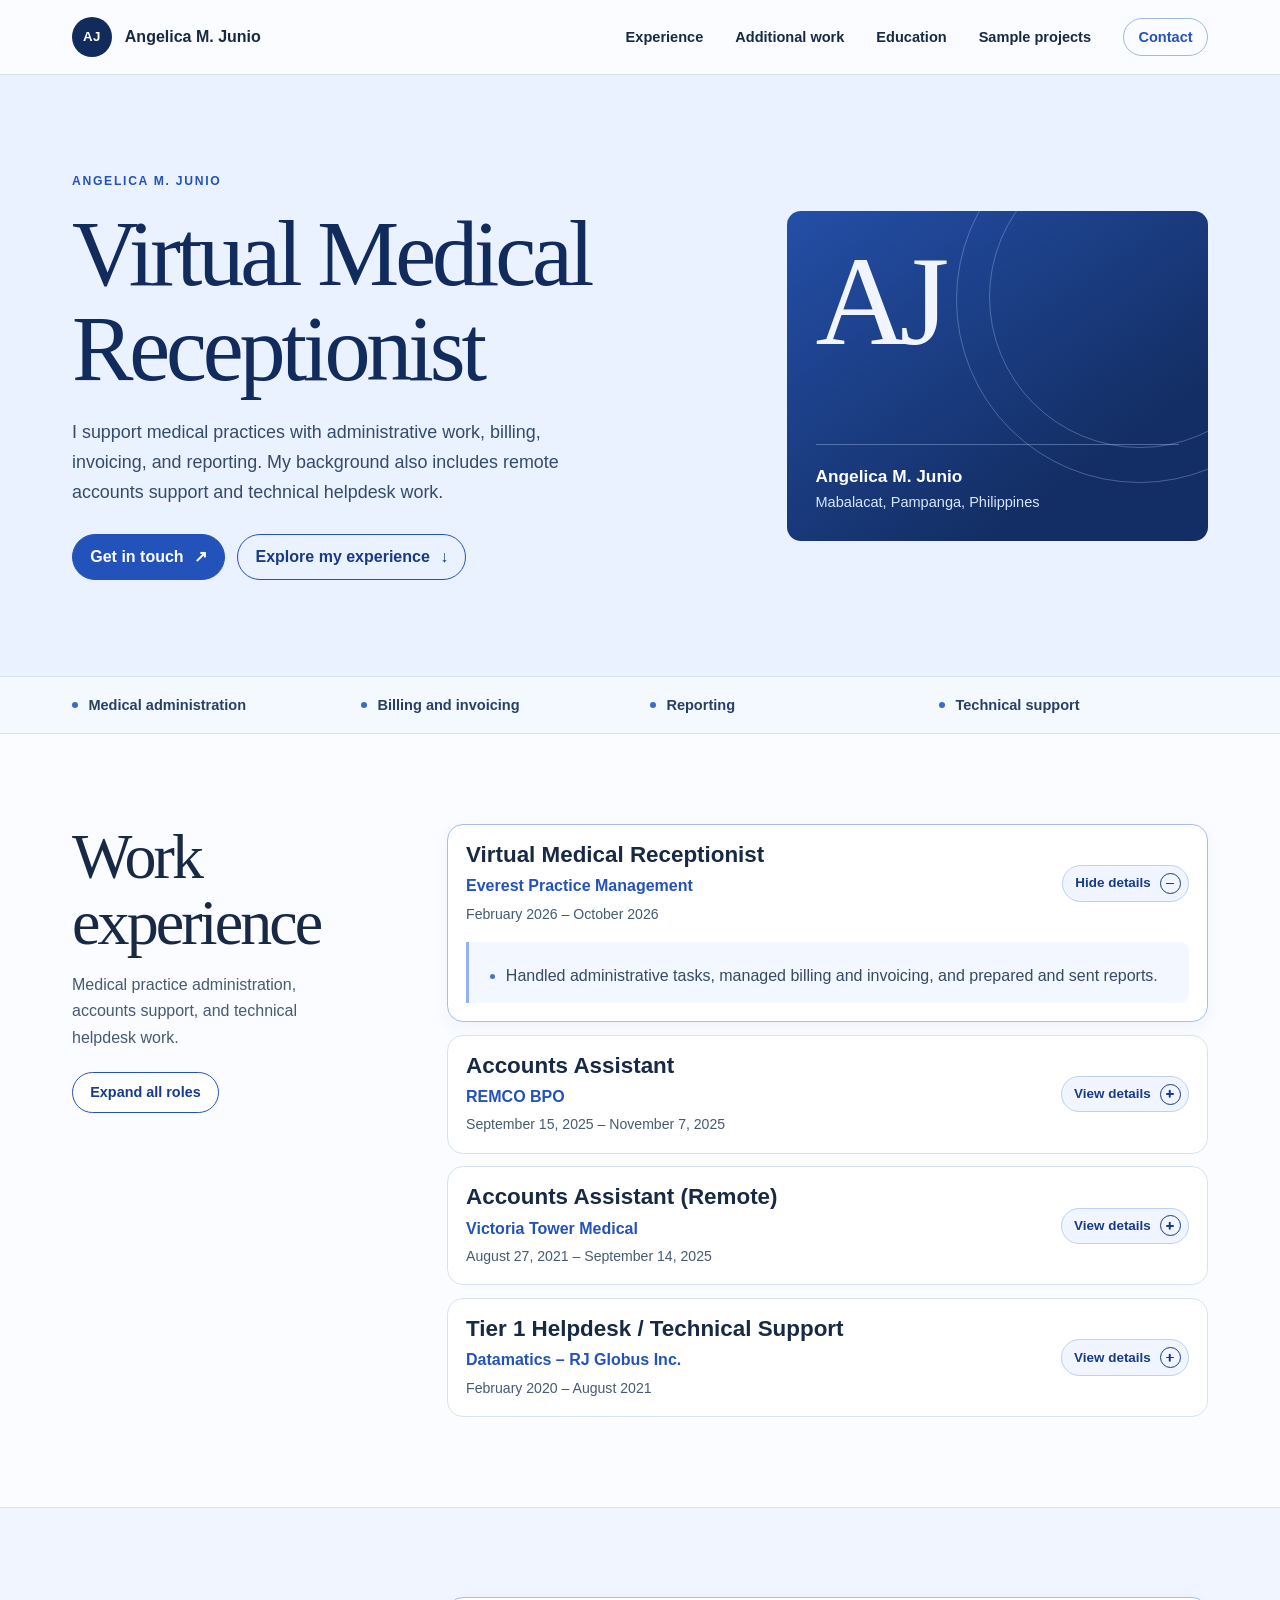
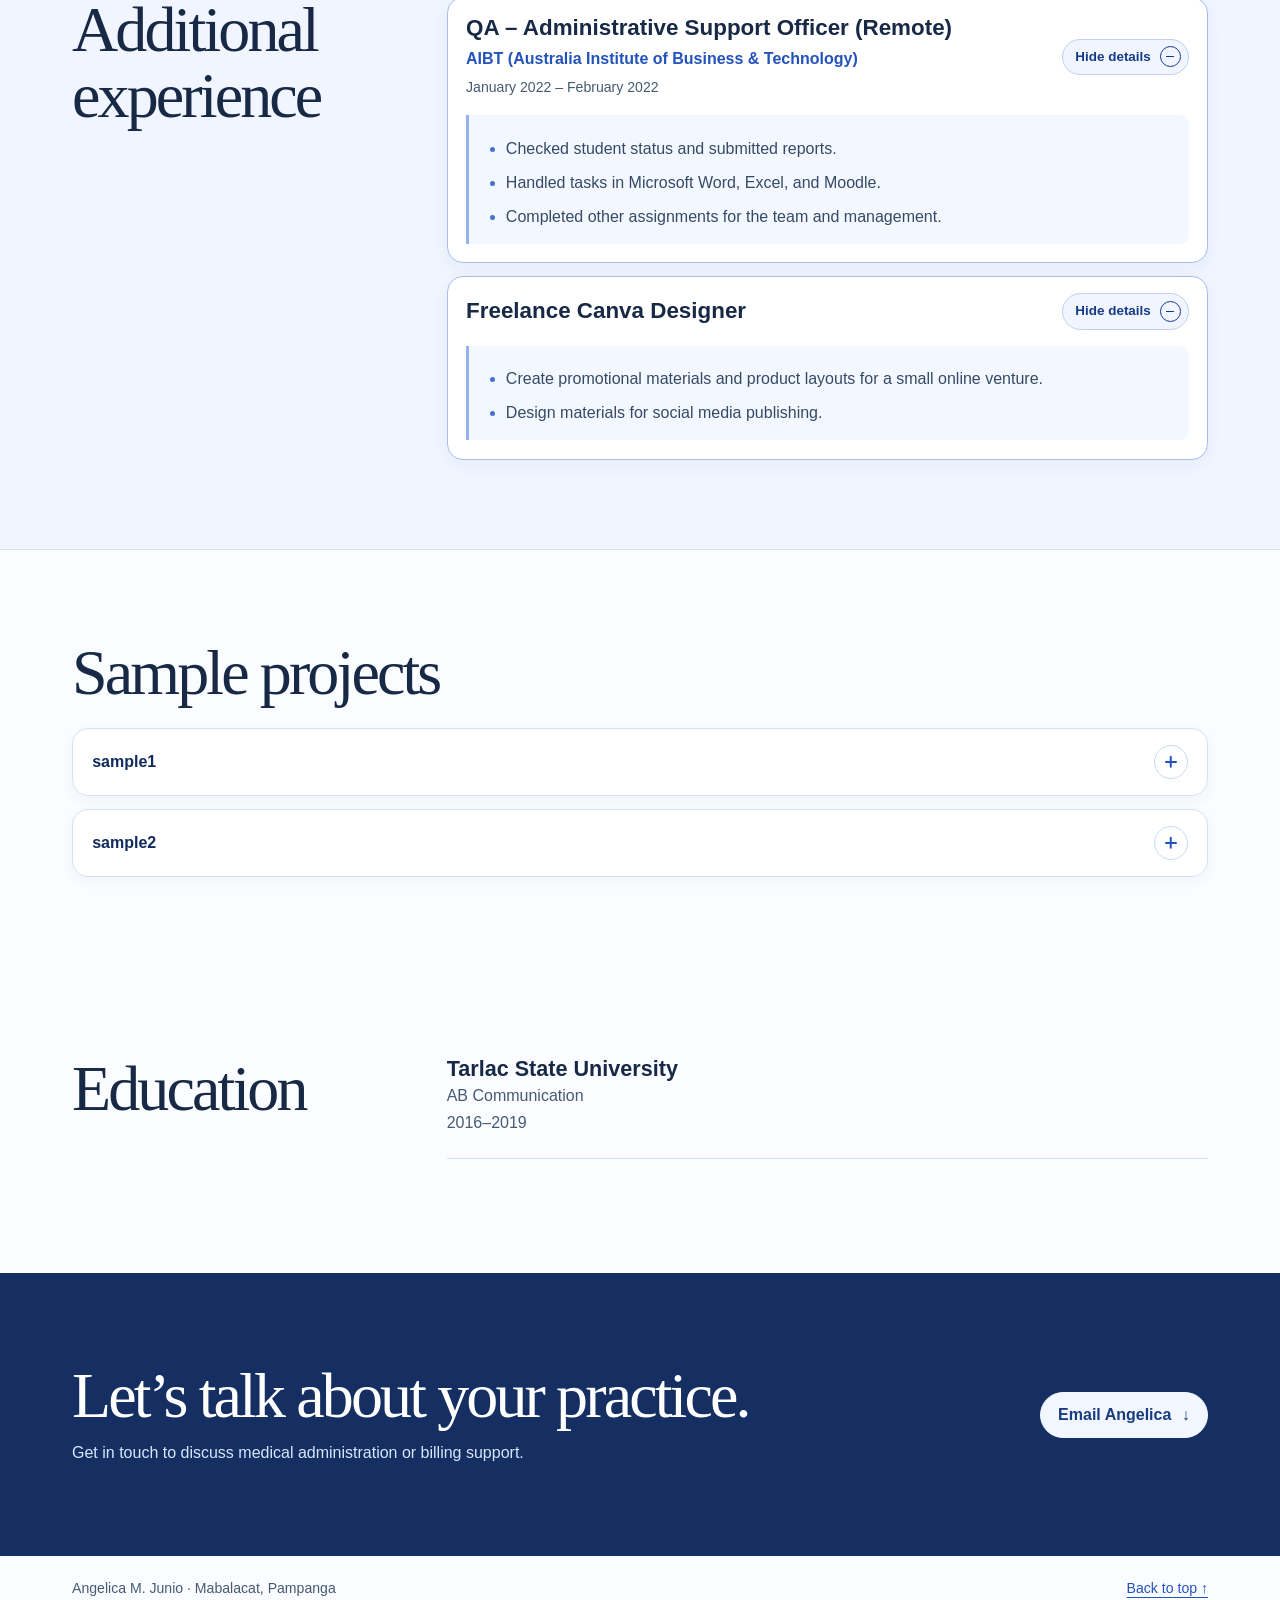
==== commit 51ca1302: "Update Angelica’s portfolio" ====
--- a/index.html
+++ b/index.html
@@ -322,7 +322,7 @@
       </div>
     </div>
   </section>
-  <section class="section wrap" id="selected-work" aria-labelledby="selected-work-title"><h2 id="selected-work-title">Selected work</h2><div class="project-grid"><article class="project-card"><div class="project-photos"><img class="project-image" alt="sample1 — image 1" loading="lazy" src="[data-uri]"><img class="project-image" alt="sample1 — image 2" loading="lazy" src="[data-uri]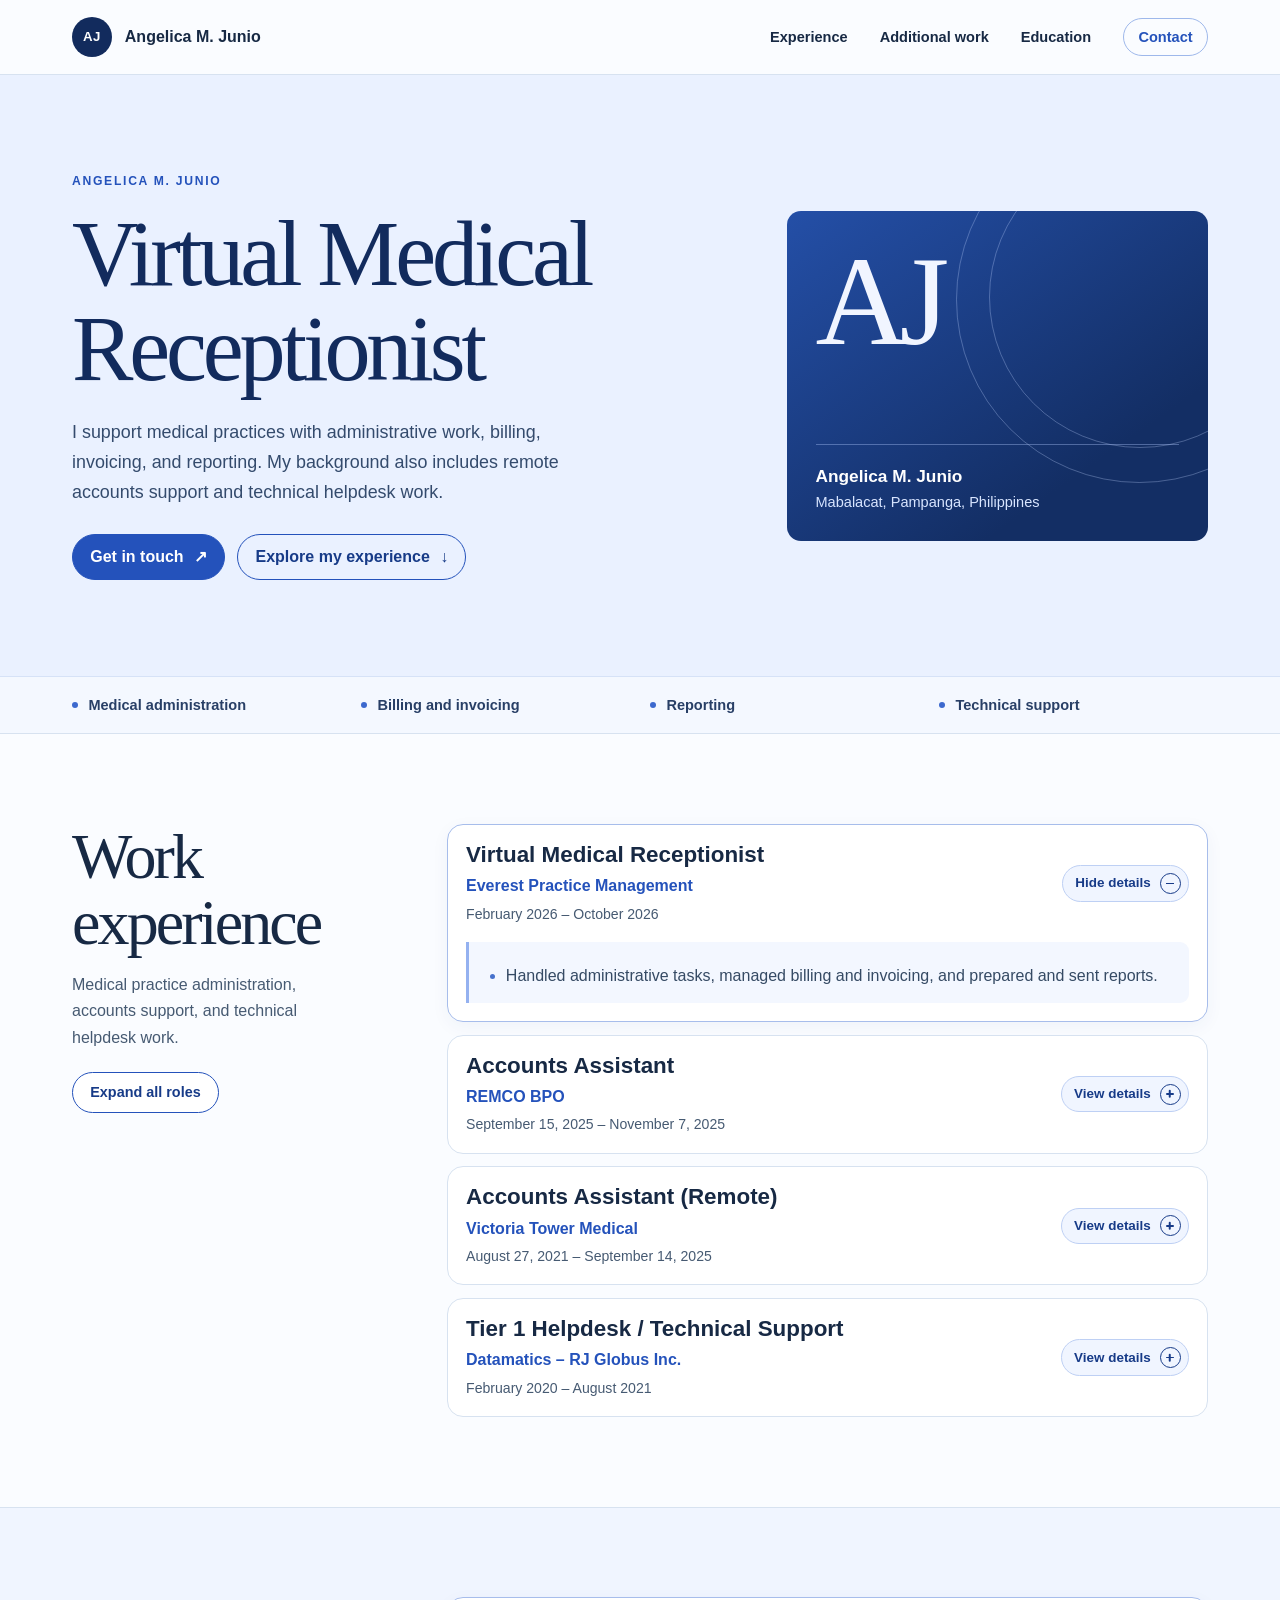
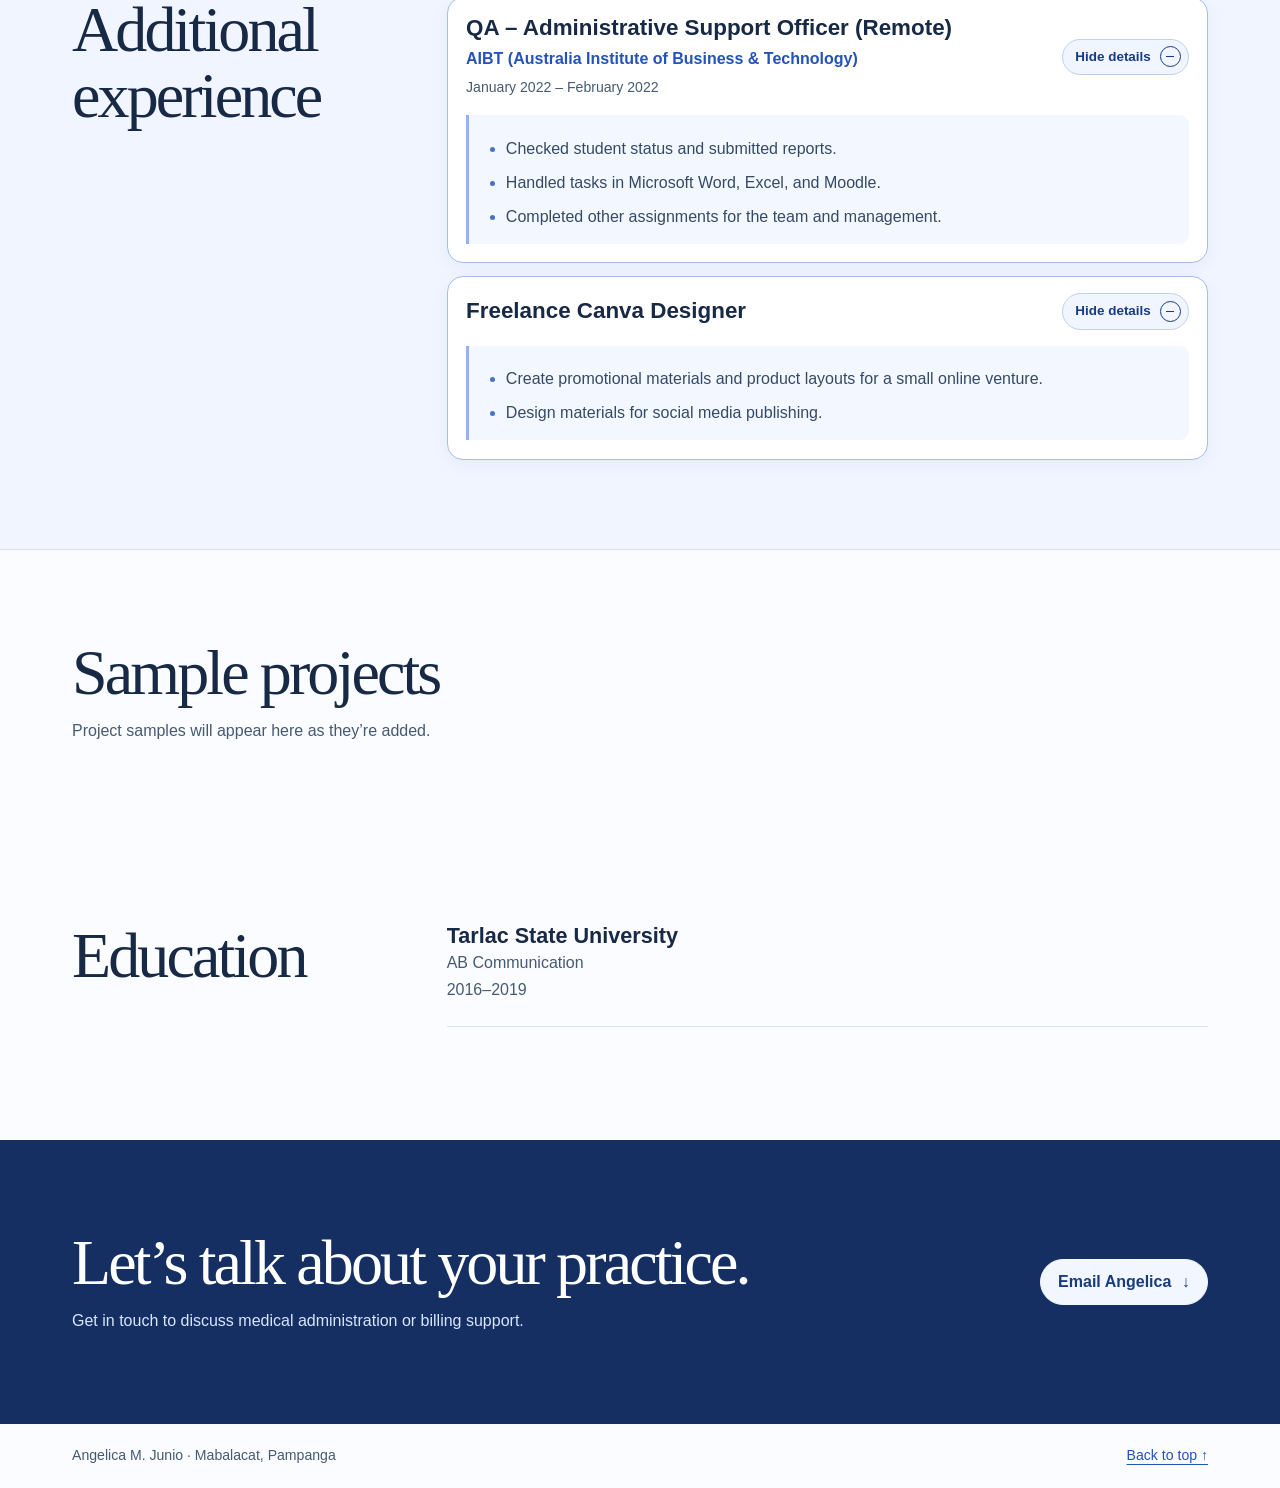
==== commit 5e66a7b7: "Update Angelica’s portfolio" ====
--- a/index.html
+++ b/index.html
@@ -235,7 +235,7 @@
     <a class="brand" href="#main"><span class="initials" aria-hidden="true">AJ</span> Angelica M. Junio</a>
     <button class="nav-toggle" type="button" aria-controls="navigation" aria-expanded="false">Menu</button>
     <nav class="nav" id="navigation" aria-label="Main navigation" data-open="false">
-      <a href="#experience">Experience</a><a href="#additional">Additional work</a><a href="#education">Education</a><a href="#selected-work">Selected work</a><a class="nav-contact" href="#contact">Contact</a>
+      <a href="#experience">Experience</a><a href="#additional">Additional work</a><a href="#education">Education</a><a class="nav-contact" href="#contact">Contact</a>
     </nav>
   </div>
 </header>
@@ -322,7 +322,7 @@
       </div>
     </div>
   </section>
-  <section class="section wrap" id="selected-work" aria-labelledby="selected-work-title"><h2 id="selected-work-title">Selected work</h2><div class="project-grid"><article class="project-card"><div class="project-photos"><img class="project-image" alt="sample1 — image 1" loading="lazy" src="[data-uri]"><img class="project-image" alt="sample1 — image 2" loading="lazy" src="[data-uri]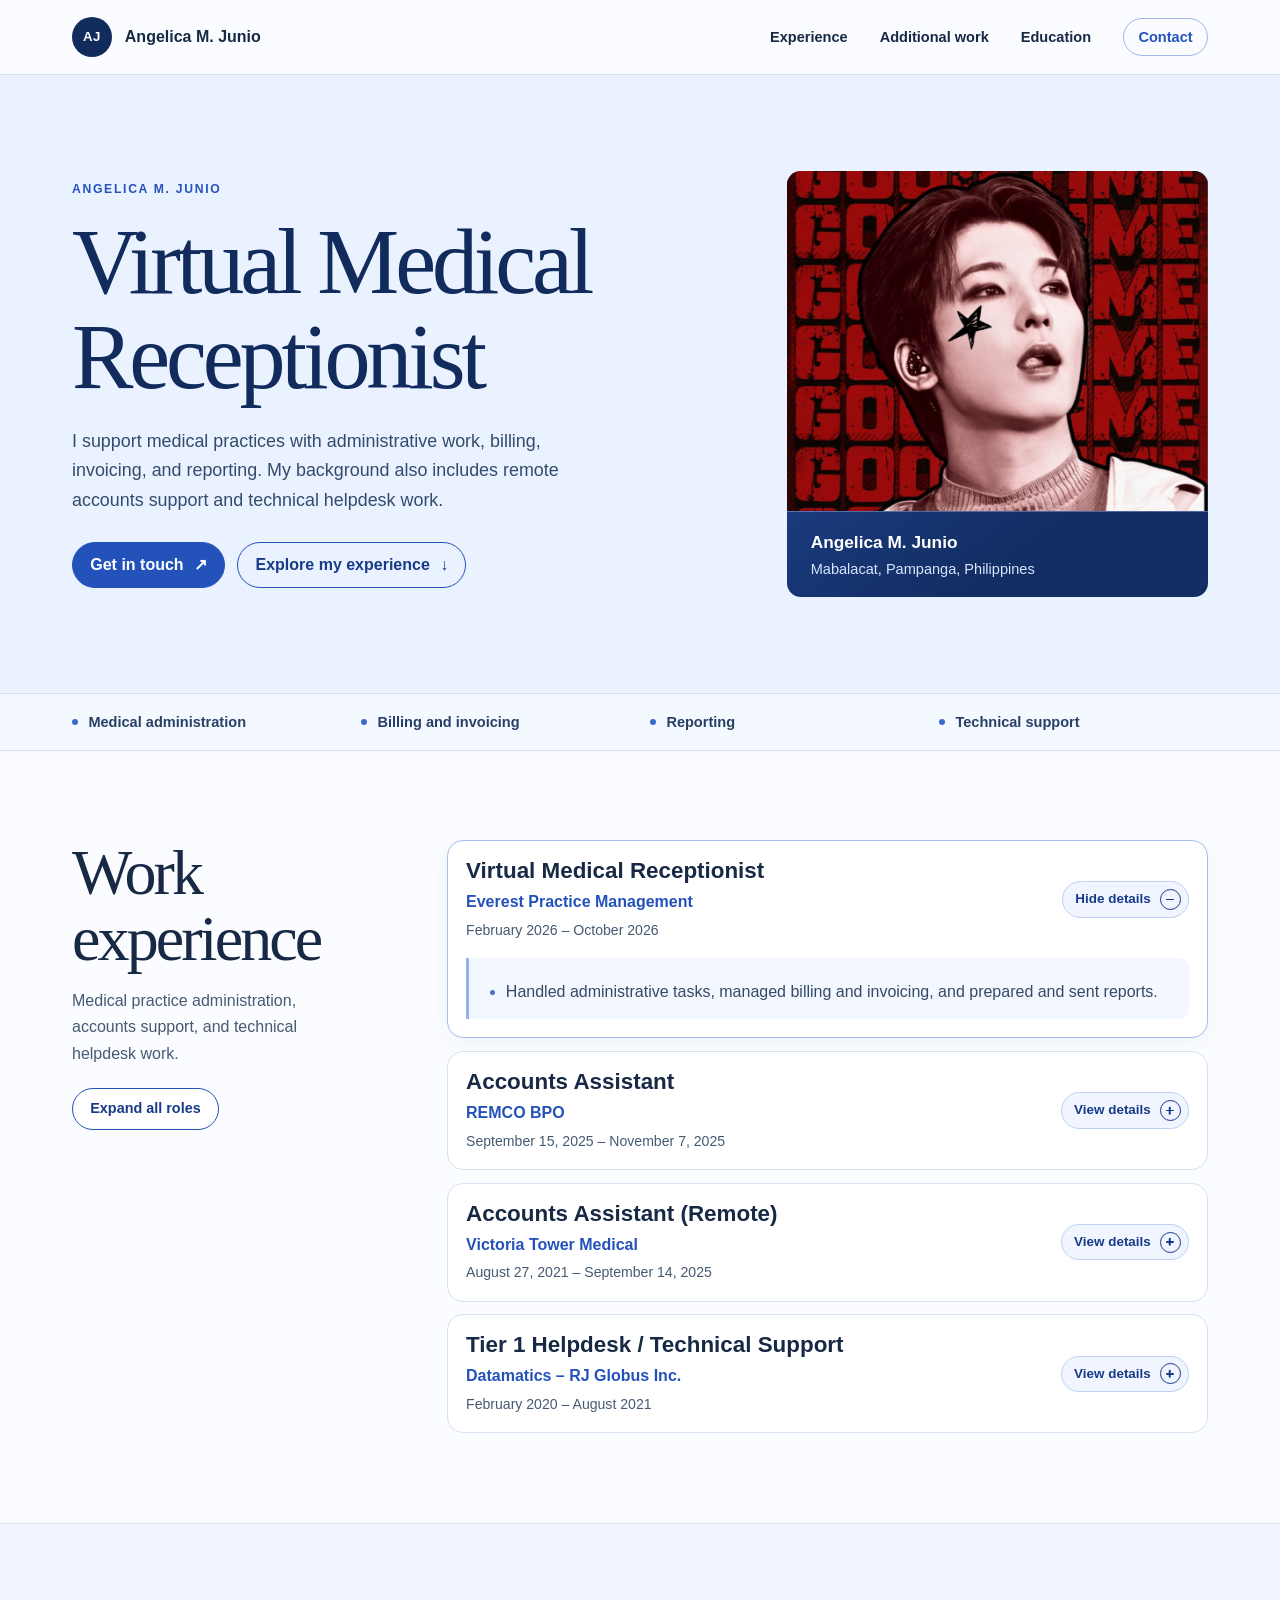
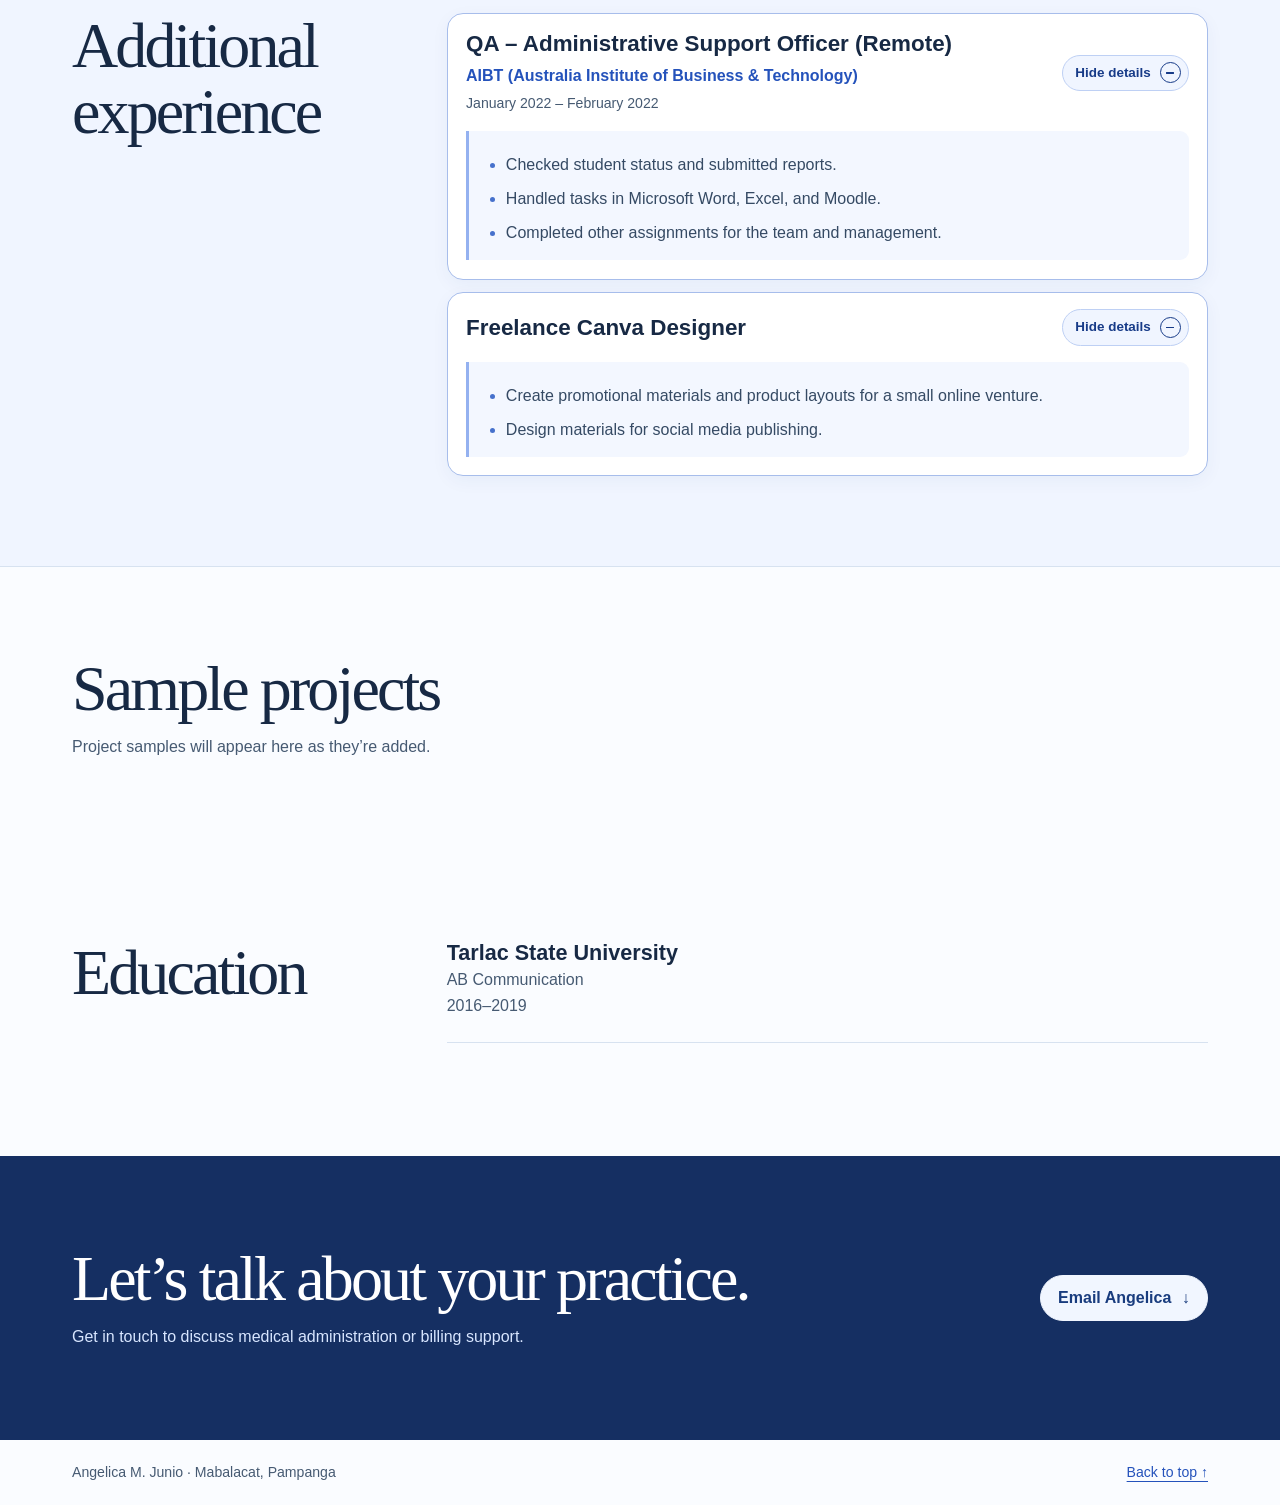
==== commit eba2d93c: "Update Angelica’s portfolio" ====
--- a/index.html
+++ b/index.html
@@ -227,6 +227,11 @@
     .project-card { transition:transform .18s ease,box-shadow .18s ease; }
     .project-card:hover { transform:translateY(-3px); box-shadow:0 9px 24px #1639751c; }
   }
+</style><style id="portfolio-photo-style">
+  .hero-card:has(.portfolio-photo) { padding:0; }
+  .portfolio-photo { display:block; width:100%; height:clamp(200px,27vw,340px); object-fit:cover; object-position:center 35%; }
+  .hero-card:has(.portfolio-photo) .hero-card-caption { padding:1rem 1.5rem; }
+  .hero-card:has(.portfolio-photo) .monogram { display:none; }
 </style></head>
 <body>
 <a class="skip" href="#main">Skip to content</a>
@@ -251,7 +256,7 @@
           <a class="button secondary" href="#experience">Explore my experience <span aria-hidden="true">↓</span></a>
         </div>
       </div>
-      <div class="hero-card">
+      <div class="hero-card"><img class="portfolio-photo" alt="Profile photo of Angelica M. Junio" src="[data-uri]">
         <div class="monogram" aria-hidden="true">AJ</div>
         <div class="hero-card-caption"><strong>Angelica M. Junio</strong><p>Mabalacat, Pampanga, Philippines</p></div>
       </div>
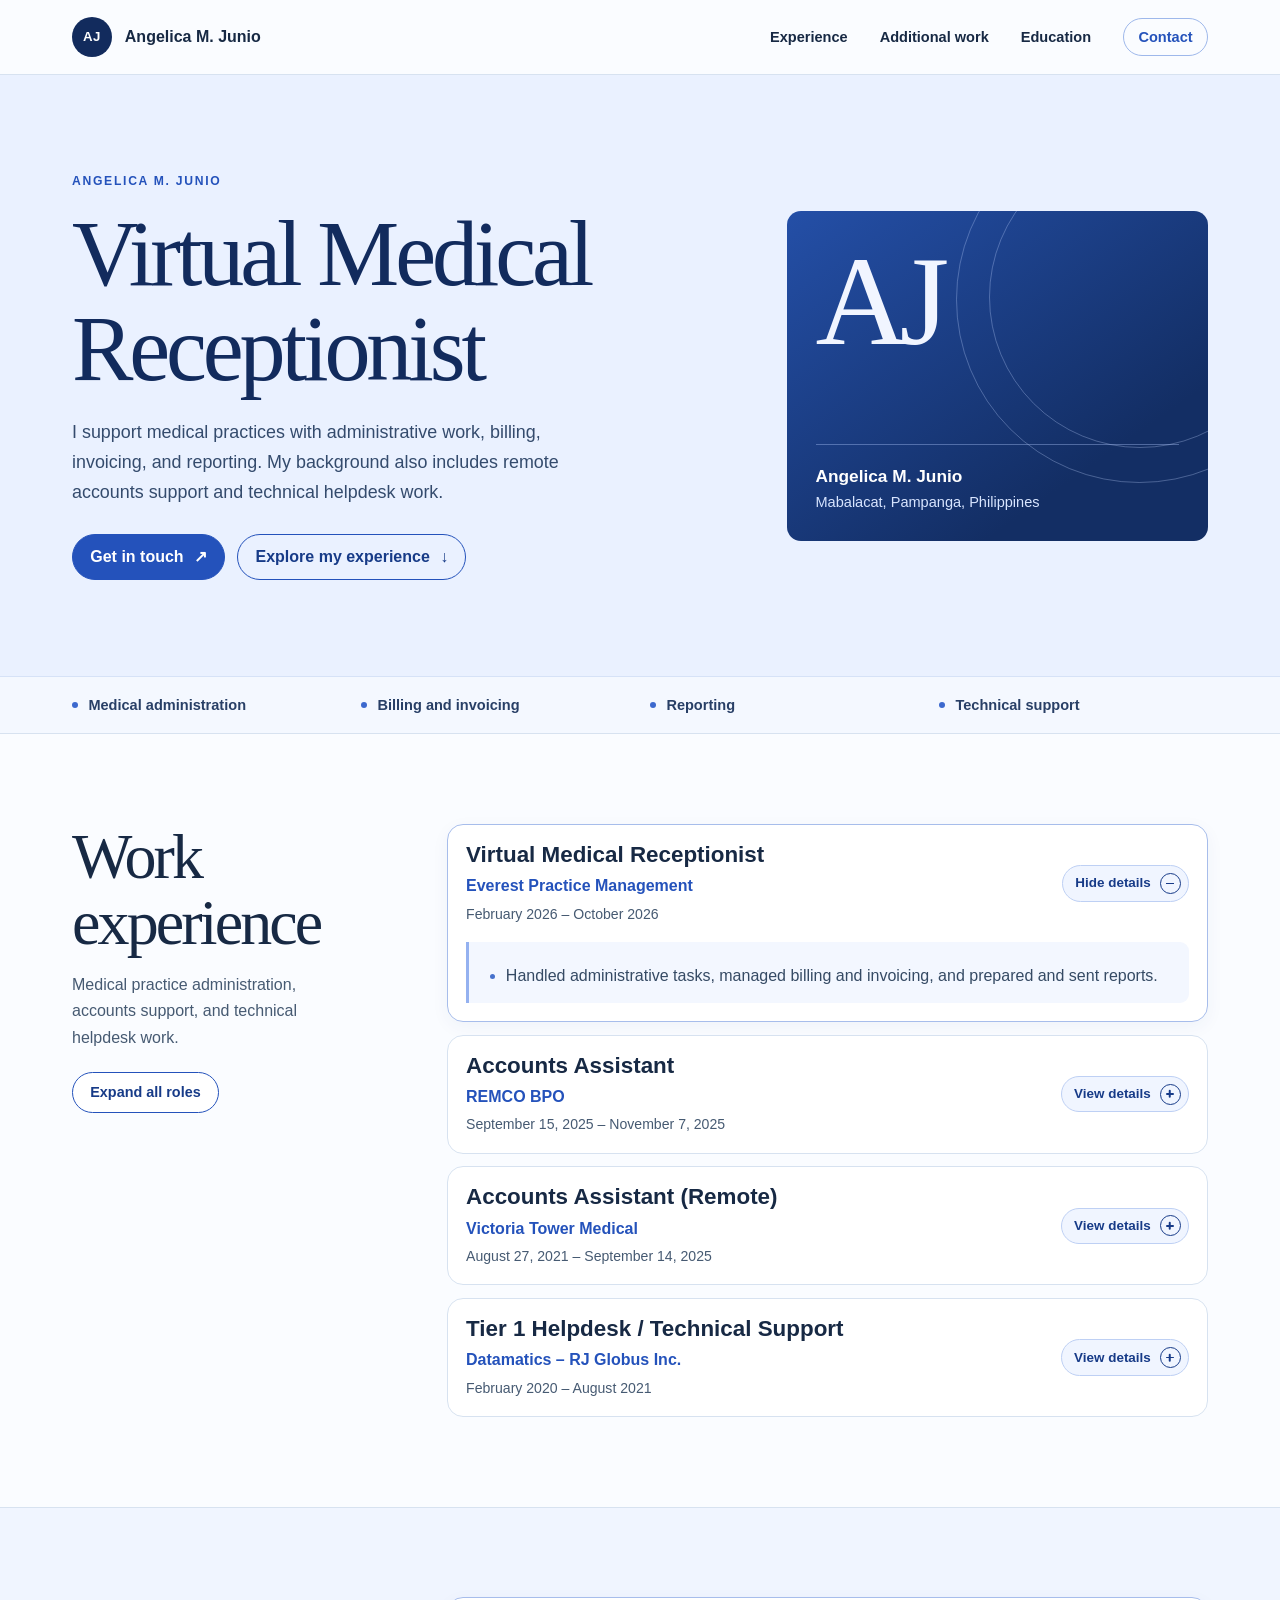
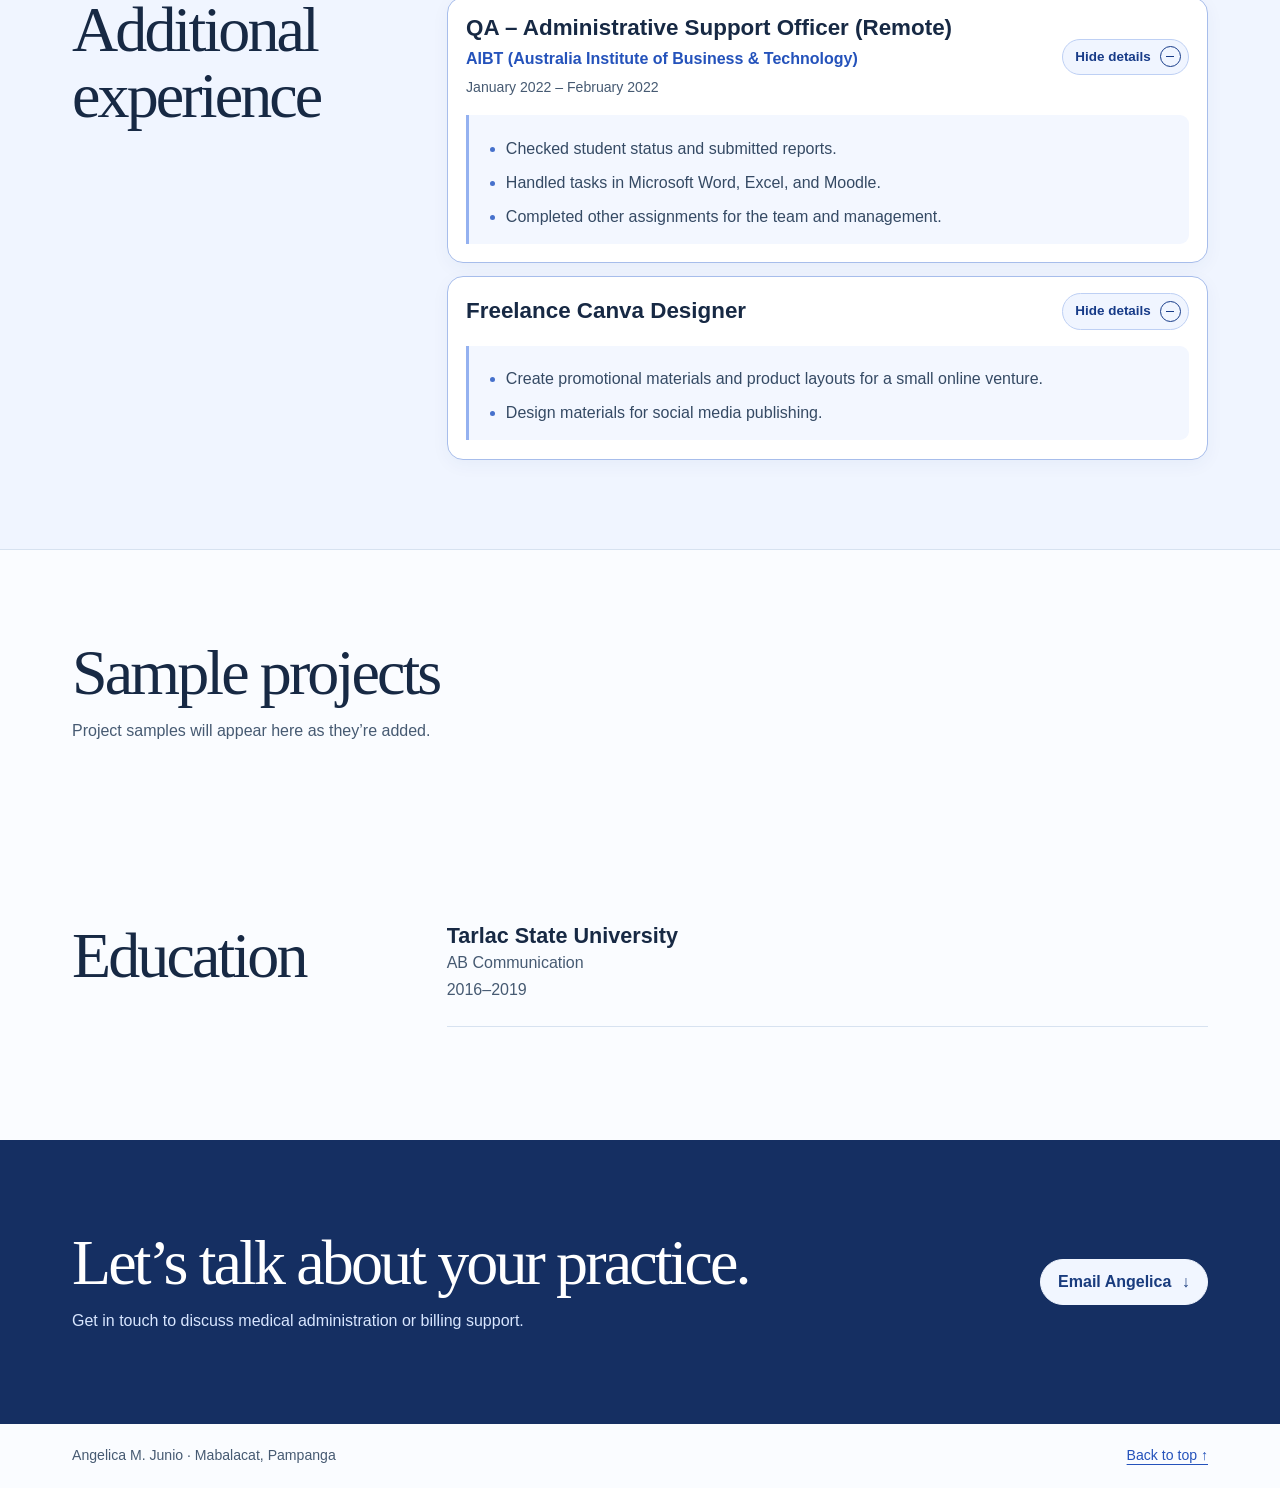
==== commit c8409f7e: "Update Angelica’s portfolio" ====
--- a/index.html
+++ b/index.html
@@ -256,7 +256,7 @@
           <a class="button secondary" href="#experience">Explore my experience <span aria-hidden="true">↓</span></a>
         </div>
       </div>
-      <div class="hero-card"><img class="portfolio-photo" alt="Profile photo of Angelica M. Junio" src="[data-uri]">
+      <div class="hero-card">
         <div class="monogram" aria-hidden="true">AJ</div>
         <div class="hero-card-caption"><strong>Angelica M. Junio</strong><p>Mabalacat, Pampanga, Philippines</p></div>
       </div>
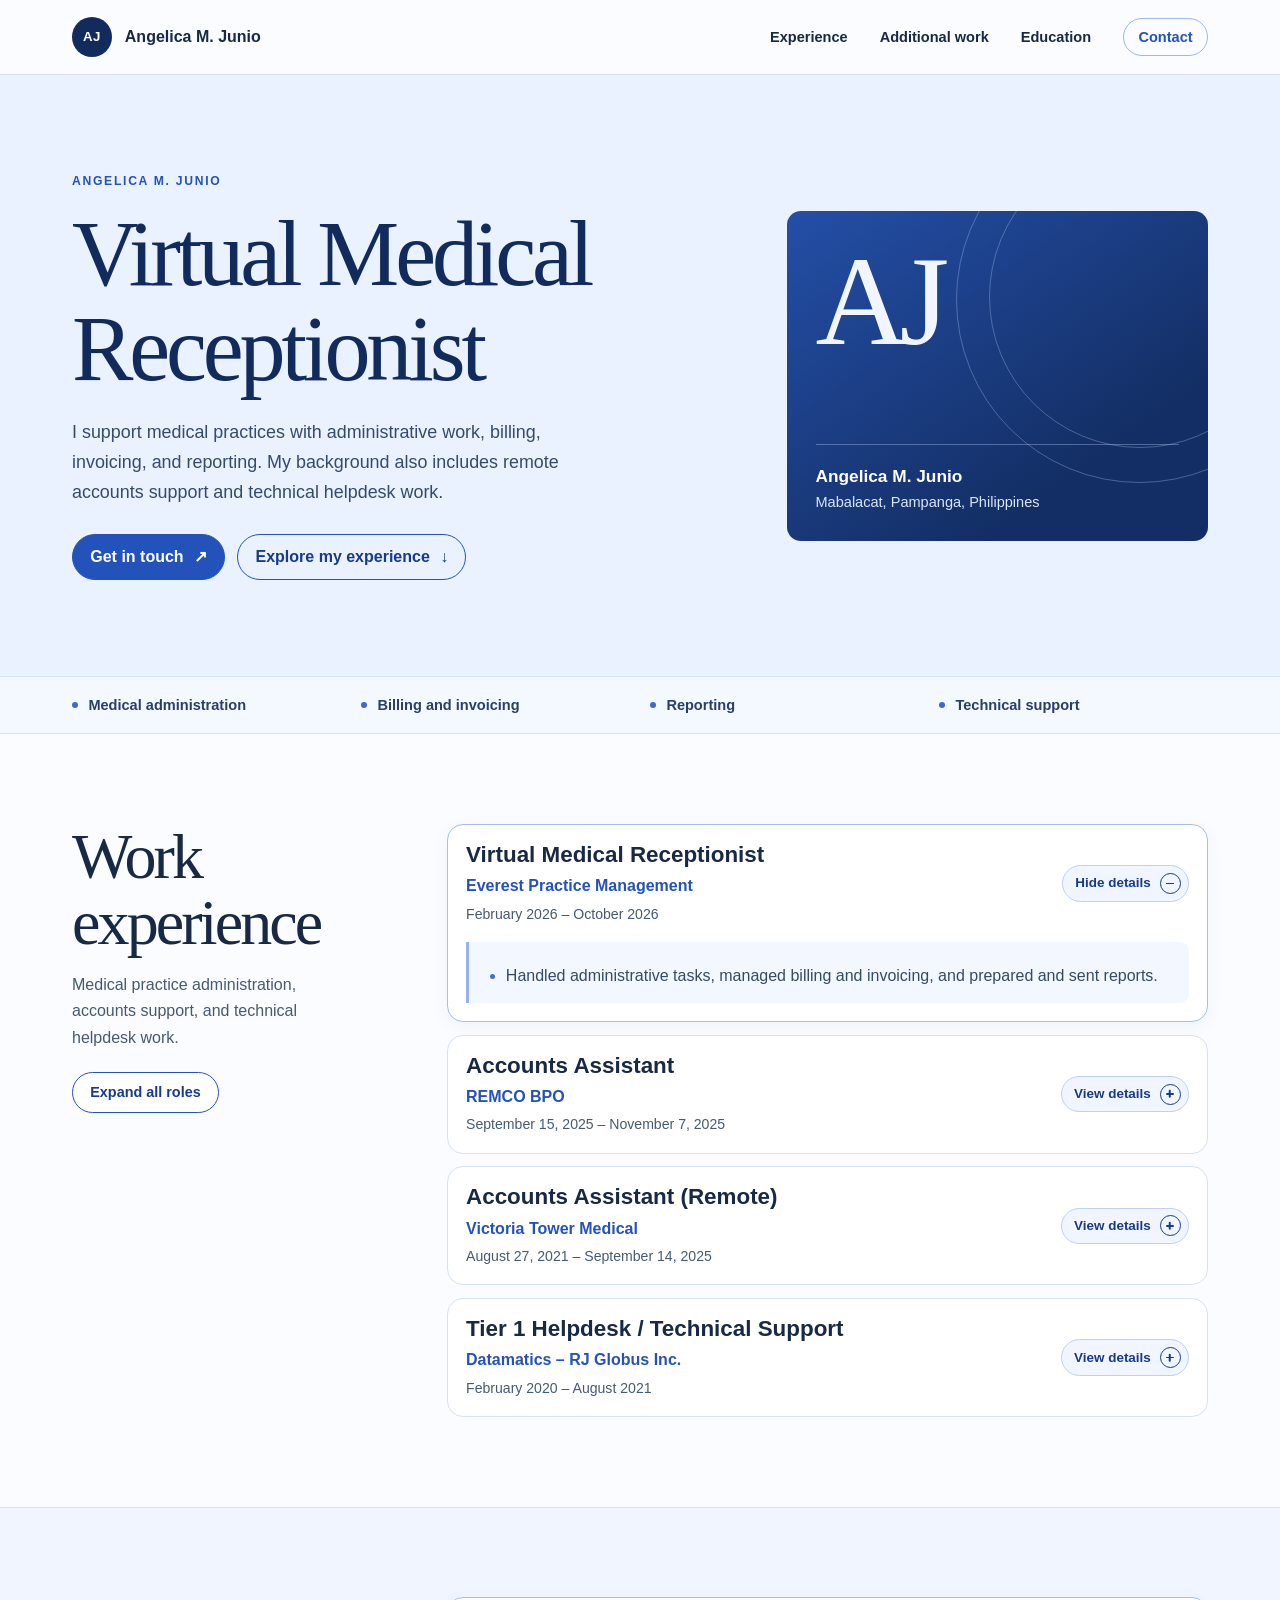
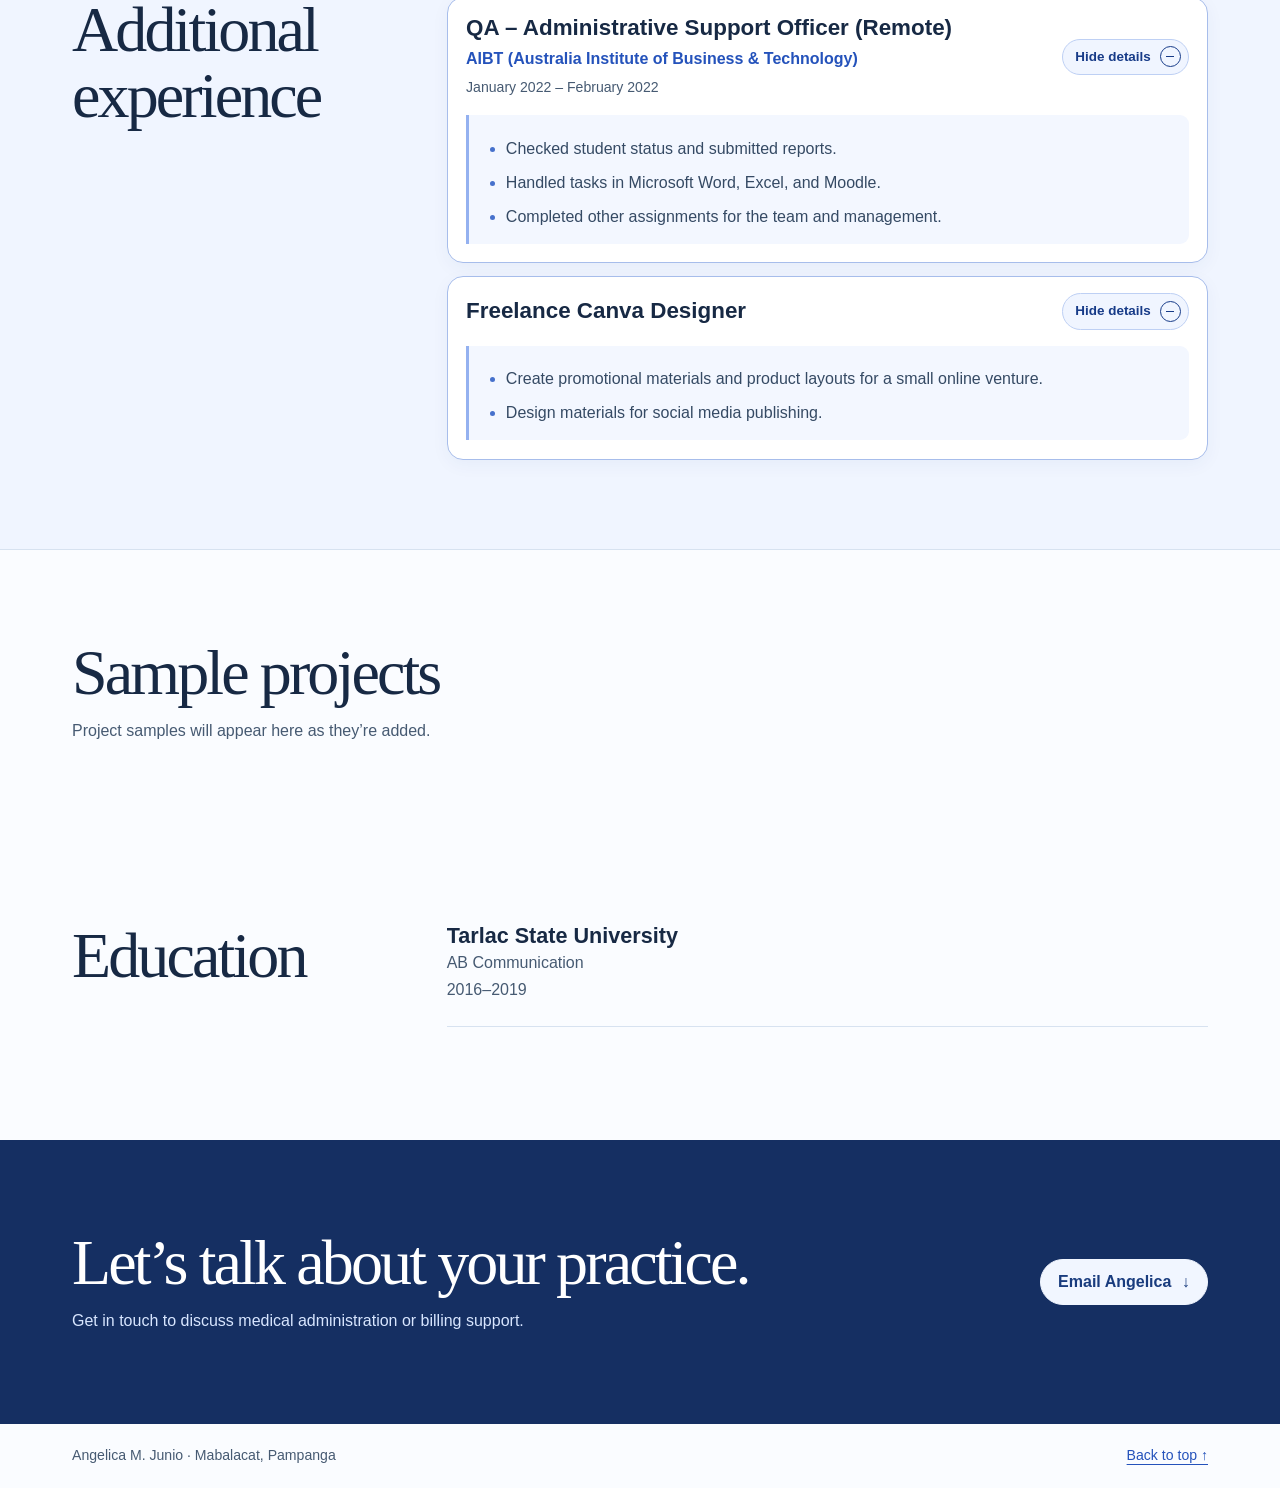
==== commit 17d20982: "Fade portfolio content in on scroll in both directions" ====
--- a/index.html
+++ b/index.html
@@ -444,7 +444,13 @@
 #selected-work .section-note { color:var(--muted); margin-top:.75rem; }
 @media(prefers-reduced-motion:no-preference) {
   .project-summary { transition:background-color 160ms ease; }
-  .enter-view { animation:section-in 430ms cubic-bezier(.2,.7,.3,1) both; }
+  .scroll-reveal { opacity:.18; }
+  .scroll-reveal.enter-view { animation:scroll-rise 560ms cubic-bezier(.2,.7,.3,1) both; }
+  .scroll-reveal:focus-within { opacity:1; animation:none; }
+  @keyframes scroll-rise {
+    from { opacity:.18; translate:0 24px; }
+    to { opacity:1; translate:0 0; }
+  }
   @keyframes section-in { from { opacity:.48; translate:0 9px; } to { opacity:1; translate:0 0; } }
 }
 </style>
@@ -531,8 +537,19 @@
     for (const { target, isIntersecting } of entries) {
       target.classList.toggle('enter-view', isIntersecting);
     }
-  }, {rootMargin:'-20px 0px -30px 0px'});
-  document.querySelectorAll('main > section:not(.hero)').forEach((section) => observer.observe(section));
+  }, {rootMargin:'-38px 0px -38px 0px'});
+  const revealTargets = document.querySelectorAll([
+    '#experience .section-intro', '#experience .role',
+    '#additional h2', '#additional .role',
+    '#selected-work h2', '#selected-work .section-note', '#selected-work .project-card',
+    '#education h2', '#education .education', '#contact .contact-inner'
+  ].join(','));
+  for (const target of revealTargets) {
+    const rect = target.getBoundingClientRect();
+    if (rect.top < window.innerHeight && rect.bottom > 0) target.classList.add('enter-view');
+    target.classList.add('scroll-reveal');
+    observer.observe(target);
+  }
 })();
 </script>
 
